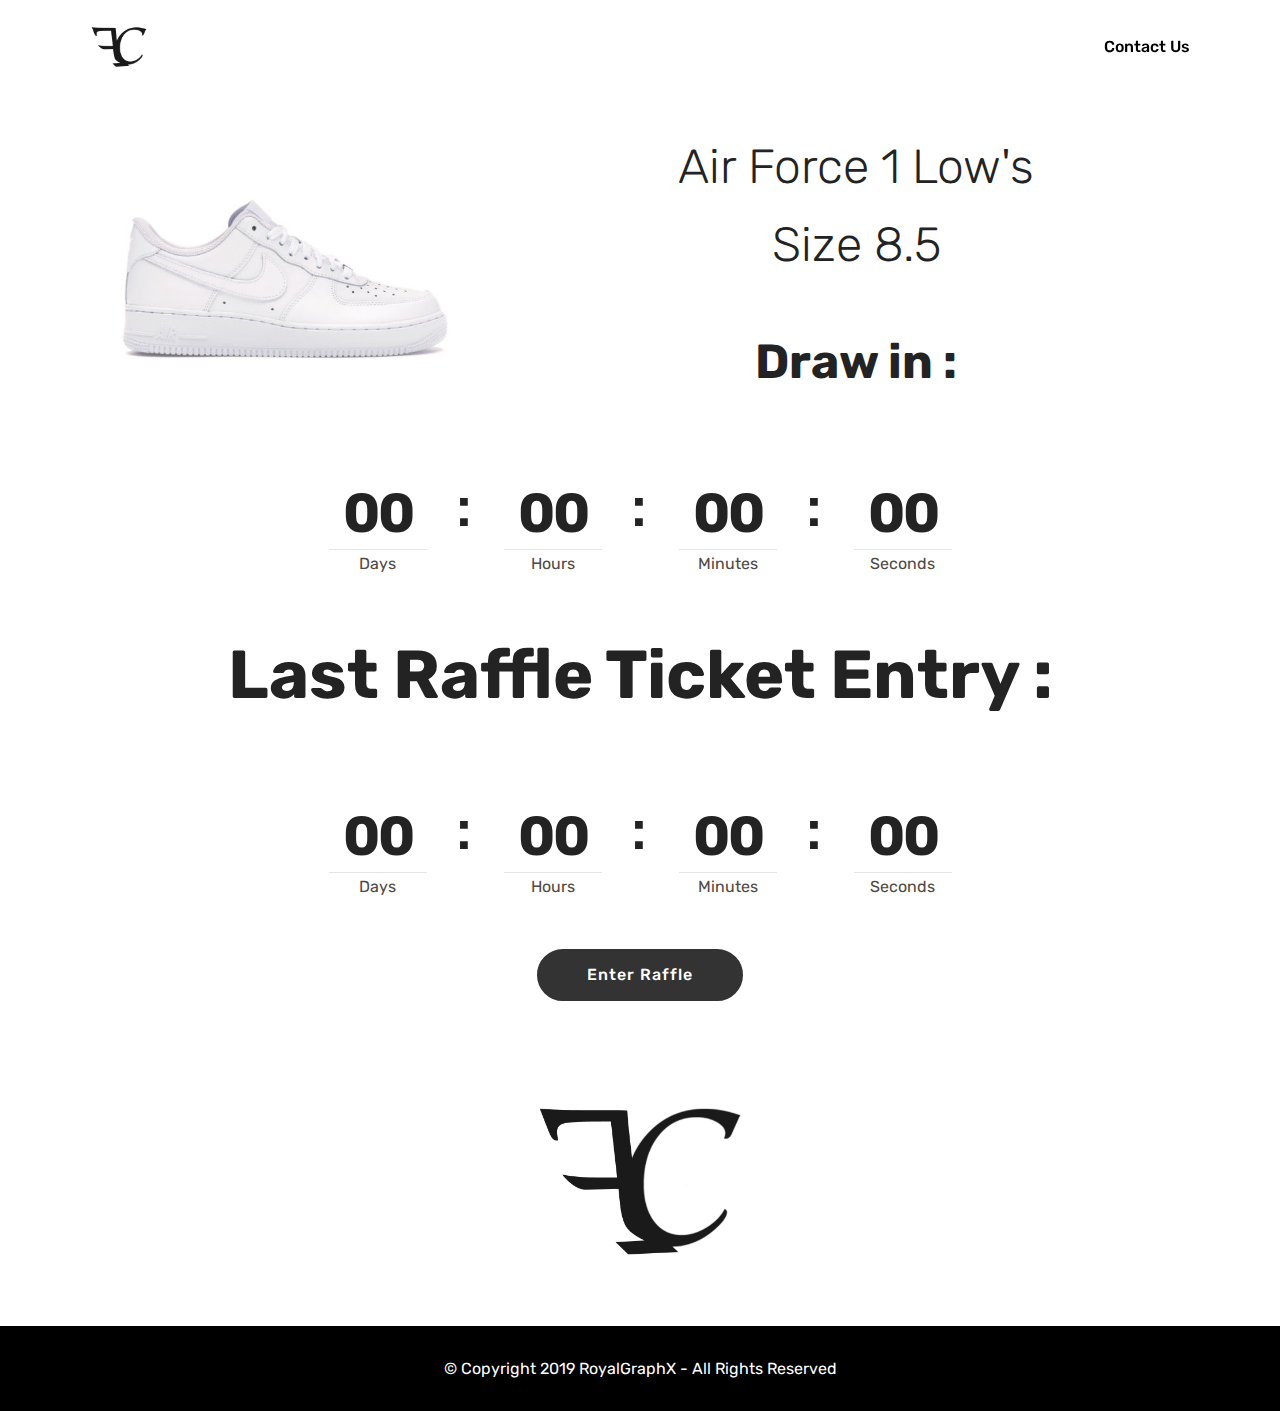
==== index.html @ 27b296c0 "Scripted Run / No Further Details" ====
<!DOCTYPE html>
<html>
<head>
  <!-- Site made with Mobirise Website Builder v4.10.7, https://mobirise.com -->
  <meta charset="UTF-8">
  <meta http-equiv="X-UA-Compatible" content="IE=edge">
  <meta name="generator" content="Mobirise v4.10.7, mobirise.com">
  <meta name="viewport" content="width=device-width, initial-scale=1, minimum-scale=1">
  <link rel="shortcut icon" href="assets/images/og-logo-128x128.png" type="image/x-icon">
  <meta name="description" content="">
  <meta name="apple-mobile-web-app-title" content="FootCandy">
  <meta name="apple-mobile-web-app-capable" content="yes">
  <link rel="apple-touch-icon" href="/Logos/ios.png">
  <meta name="apple-mobile-web-app-status-bar-style" content="white">
  <script>(function(a,b,c){if(c in b&&b[c]){var d,e=a.location,f=/^(a|html)$/i;a.addEventListener("click",function(a){d=a.target;while(!f.test(d.nodeName))d=d.parentNode;"href"in d&&(d.href.indexOf("http")||~d.href.indexOf(e.host))&&(a.preventDefault(),e.href=d.href)},!1)}})(document,window.navigator,"standalone")</script>



  <title>FootCandy</title>
  <link rel="stylesheet" href="assets/web/assets/mobirise-icons/mobirise-icons.css">
  <link rel="stylesheet" href="assets/tether/tether.min.css">
  <link rel="stylesheet" href="assets/bootstrap/css/bootstrap.min.css">
  <link rel="stylesheet" href="assets/bootstrap/css/bootstrap-grid.min.css">
  <link rel="stylesheet" href="assets/bootstrap/css/bootstrap-reboot.min.css">
  <link rel="stylesheet" href="assets/dropdown/css/style.css">
  <link rel="stylesheet" href="assets/theme/css/style.css">
  <link rel="stylesheet" href="assets/mobirise/css/mbr-additional.css" type="text/css">



</head>
<body>

<!-- Google Analytics -->
<!-- Global site tag (gtag.js) - Google Analytics -->
<script async src="https://www.googletagmanager.com/gtag/js?id=UA-145448421-2"></script>
<script>
  window.dataLayer = window.dataLayer || [];
  function gtag(){dataLayer.push(arguments);}
  gtag('js', new Date());

  gtag('config', 'UA-145448421-2');
</script>
<!-- /Google Analytics -->


  <section class="menu cid-rHhCRRD3aE" once="menu" id="menu2-5">



    <nav class="navbar navbar-expand beta-menu navbar-dropdown align-items-center navbar-fixed-top navbar-toggleable-sm bg-color transparent">
        <button class="navbar-toggler navbar-toggler-right" type="button" data-toggle="collapse" data-target="#navbarSupportedContent" aria-controls="navbarSupportedContent" aria-expanded="false" aria-label="Toggle navigation">
            <div class="hamburger">
                <span></span>
                <span></span>
                <span></span>
                <span></span>
            </div>
        </button>
        <div class="menu-logo">
            <div class="navbar-brand">
                <span class="navbar-logo">

                        <a href="index.html"><img src="assets/images/og-logo-122x122.png" alt="Mobirise" title="" style="height: 4.9rem;"></a>

                </span>

            </div>
        </div>
        <div class="collapse navbar-collapse" id="navbarSupportedContent">
            <ul class="navbar-nav nav-dropdown nav-right" data-app-modern-menu="true"><li class="nav-item">
                    <a class="nav-link link text-black display-4" href="contact_us.html">
                        Contact Us</a>
                </li></ul>

        </div>
    </nav>
</section>

<section class="engine"><a href="https://mobirise.info/q">responsive website templates</a></section><section class="services2 cid-rHhF0WCrLw" id="services2-6">
    <!---->

    <!---->
    <!--Overlay-->

    <!--Container-->
    <div class="container">
        <div class="col-md-12">
            <div class="media-container-row">
                <div class="mbr-figure" style="width: 40%;">
                    <img src="assets/images/img01-552x368.jpg" alt="AF1" title="">
                </div>
                <div class="align-left aside-content">
                    <h2 class="mbr-title pt-2 mbr-fonts-style display-2">Air Force 1 Low's</h2>
                    <div class="mbr-section-text">
                        <p class="mbr-text text1 pt-2 mbr-light mbr-fonts-style display-2">Size 8.5</p>
                        <p class="mbr-text text2 pt-4 mbr-light mbr-fonts-style display-2"><strong>Draw in :</strong></p>
                    </div>
                    <!--Btn-->

                </div>
            </div>
        </div>
    </div>
</section>

<section class="countdown1 cid-rHhGSYtbkj" id="countdown1-7">



    <div class="container ">



    </div>
    <div class="container countdown-cont align-center">
        <div class="daysCountdown" title="Days"></div>
        <div class="hoursCountdown" title="Hours"></div>
        <div class="minutesCountdown" title="Minutes"></div>
        <div class="secondsCountdown" title="Seconds"></div>
        <div class="countdown pt-5 mt-2" data-due-date="12/21/2019">
        </div>
    </div>
</section>

<section class="header1 cid-rHnnWiQ5q1" id="header16-w">





    <div class="container">
        <div class="row justify-content-md-center">
            <div class="col-md-10 align-center">
                <h1 class="mbr-section-title mbr-bold pb-3 mbr-fonts-style display-1">Last Raffle Ticket Entry :</h1>



            </div>
        </div>
    </div>

</section>

<section class="countdown1 cid-rHnnSBKwZF" id="countdown1-v">



    <div class="container ">



    </div>
    <div class="container countdown-cont align-center">
        <div class="daysCountdown" title="Days"></div>
        <div class="hoursCountdown" title="Hours"></div>
        <div class="minutesCountdown" title="Minutes"></div>
        <div class="secondsCountdown" title="Seconds"></div>
        <div class="countdown pt-5 mt-2" data-due-date="12/20/2019">
        </div>
    </div>
</section>

<section class="mbr-section content8 cid-rHmenb3nLX" id="content8-k">



    <div class="container">
        <div class="media-container-row title">
            <div class="col-12 col-md-8">
                <div class="mbr-section-btn align-center"><a class="btn btn-black display-4" href="raffle.html">Enter Raffle</a></div>
            </div>
        </div>
    </div>
</section>

<section class="cid-rHnooh9PyH" id="image1-y">



    <figure class="mbr-figure container">
        <div class="image-block" style="width: 26%;">
            <img src="assets/images/og-logo-1000x1000.png" width="1400" alt="Mobirise" title="">

        </div>
    </figure>
</section>

<section once="footers" class="cid-rHmTad0ss0" id="footer6-t">





    <div class="container">
        <div class="media-container-row align-center mbr-white">
            <div class="col-12">
                <p class="mbr-text mb-0 mbr-fonts-style display-7">
                    © Copyright 2019 RoyalGraphX - All Rights Reserved
                </p>
            </div>
        </div>
    </div>
</section>


  <script src="assets/web/assets/jquery/jquery.min.js"></script>
  <script src="assets/popper/popper.min.js"></script>
  <script src="assets/tether/tether.min.js"></script>
  <script src="assets/bootstrap/js/bootstrap.min.js"></script>
  <script src="assets/smoothscroll/smooth-scroll.js"></script>
  <script src="assets/dropdown/js/nav-dropdown.js"></script>
  <script src="assets/dropdown/js/navbar-dropdown.js"></script>
  <script src="assets/touchswipe/jquery.touch-swipe.min.js"></script>
  <script src="assets/countdown/jquery.countdown.min.js"></script>
  <script src="assets/theme/js/script.js"></script>


</body>
</html>
---- assets/web/assets/mobirise-icons/mobirise-icons.css ----
@font-face {
  font-family: 'MobiriseIcons';
  src:  url('mobirise-icons.eot?spat4u');
  src:  url('mobirise-icons.eot?spat4u#iefix') format('embedded-opentype'),
    url('mobirise-icons.ttf?spat4u') format('truetype'),
    url('mobirise-icons.woff?spat4u') format('woff'),
    url('mobirise-icons.svg?spat4u#MobiriseIcons') format('svg');
  font-weight: normal;
  font-style: normal;
}

[class^="mbri-"], [class*=" mbri-"] {
  /* use !important to prevent issues with browser extensions that change fonts */
  font-family: MobiriseIcons !important;
  speak: none;
  font-style: normal;
  font-weight: normal;
  font-variant: normal;
  text-transform: none;
  line-height: 1;

  /* Better Font Rendering =========== */
  -webkit-font-smoothing: antialiased;
  -moz-osx-font-smoothing: grayscale;
}

.mbri-add-submenu:before {
  content: "\e900";
}
.mbri-alert:before {
  content: "\e901";
}
.mbri-align-center:before {
  content: "\e902";
}
.mbri-align-justify:before {
  content: "\e903";
}
.mbri-align-left:before {
  content: "\e904";
}
.mbri-align-right:before {
  content: "\e905";
}
.mbri-android:before {
  content: "\e906";
}
.mbri-apple:before {
  content: "\e907";
}
.mbri-arrow-down:before {
  content: "\e908";
}
.mbri-arrow-next:before {
  content: "\e909";
}
.mbri-arrow-prev:before {
  content: "\e90a";
}
.mbri-arrow-up:before {
  content: "\e90b";
}
.mbri-bold:before {
  content: "\e90c";
}
.mbri-bookmark:before {
  content: "\e90d";
}
.mbri-bootstrap:before {
  content: "\e90e";
}
.mbri-briefcase:before {
  content: "\e90f";
}
.mbri-browse:before {
  content: "\e910";
}
.mbri-bulleted-list:before {
  content: "\e911";
}
.mbri-calendar:before {
  content: "\e912";
}
.mbri-camera:before {
  content: "\e913";
}
.mbri-cart-add:before {
  content: "\e914";
}
.mbri-cart-full:before {
  content: "\e915";
}
.mbri-cash:before {
  content: "\e916";
}
.mbri-change-style:before {
  content: "\e917";
}
.mbri-chat:before {
  content: "\e918";
}
.mbri-clock:before {
  content: "\e919";
}
.mbri-close:before {
  content: "\e91a";
}
.mbri-cloud:before {
  content: "\e91b";
}
.mbri-code:before {
  content: "\e91c";
}
.mbri-contact-form:before {
  content: "\e91d";
}
.mbri-credit-card:before {
  content: "\e91e";
}
.mbri-cursor-click:before {
  content: "\e91f";
}
.mbri-cust-feedback:before {
  content: "\e920";
}
.mbri-database:before {
  content: "\e921";
}
.mbri-delivery:before {
  content: "\e922";
}
.mbri-desktop:before {
  content: "\e923";
}
.mbri-devices:before {
  content: "\e924";
}
.mbri-down:before {
  content: "\e925";
}
.mbri-download:before {
  content: "\e989";
}
.mbri-drag-n-drop:before {
  content: "\e927";
}
.mbri-drag-n-drop2:before {
  content: "\e928";
}
.mbri-edit:before {
  content: "\e929";
}
.mbri-edit2:before {
  content: "\e92a";
}
.mbri-error:before {
  content: "\e92b";
}
.mbri-extension:before {
  content: "\e92c";
}
.mbri-features:before {
  content: "\e92d";
}
.mbri-file:before {
  content: "\e92e";
}
.mbri-flag:before {
  content: "\e92f";
}
.mbri-folder:before {
  content: "\e930";
}
.mbri-gift:before {
  content: "\e931";
}
.mbri-github:before {
  content: "\e932";
}
.mbri-globe:before {
  content: "\e933";
}
.mbri-globe-2:before {
  content: "\e934";
}
.mbri-growing-chart:before {
  content: "\e935";
}
.mbri-hearth:before {
  content: "\e936";
}
.mbri-help:before {
  content: "\e937";
}
.mbri-home:before {
  content: "\e938";
}
.mbri-hot-cup:before {
  content: "\e939";
}
.mbri-idea:before {
  content: "\e93a";
}
.mbri-image-gallery:before {
  content: "\e93b";
}
.mbri-image-slider:before {
  content: "\e93c";
}
.mbri-info:before {
  content: "\e93d";
}
.mbri-italic:before {
  content: "\e93e";
}
.mbri-key:before {
  content: "\e93f";
}
.mbri-laptop:before {
  content: "\e940";
}
.mbri-layers:before {
  content: "\e941";
}
.mbri-left-right:before {
  content: "\e942";
}
.mbri-left:before {
  content: "\e943";
}
.mbri-letter:before {
  content: "\e944";
}
.mbri-like:before {
  content: "\e945";
}
.mbri-link:before {
  content: "\e946";
}
.mbri-lock:before {
  content: "\e947";
}
.mbri-login:before {
  content: "\e948";
}
.mbri-logout:before {
  content: "\e949";
}
.mbri-magic-stick:before {
  content: "\e94a";
}
.mbri-map-pin:before {
  content: "\e94b";
}
.mbri-menu:before {
  content: "\e94c";
}
.mbri-mobile:before {
  content: "\e94d";
}
.mbri-mobile2:before {
  content: "\e94e";
}
.mbri-mobirise:before {
  content: "\e94f";
}
.mbri-more-horizontal:before {
  content: "\e950";
}
.mbri-more-vertical:before {
  content: "\e951";
}
.mbri-music:before {
  content: "\e952";
}
.mbri-new-file:before {
  content: "\e953";
}
.mbri-numbered-list:before {
  content: "\e954";
}
.mbri-opened-folder:before {
  content: "\e955";
}
.mbri-pages:before {
  content: "\e956";
}
.mbri-paper-plane:before {
  content: "\e957";
}
.mbri-paperclip:before {
  content: "\e958";
}
.mbri-photo:before {
  content: "\e959";
}
.mbri-photos:before {
  content: "\e95a";
}
.mbri-pin:before {
  content: "\e95b";
}
.mbri-play:before {
  content: "\e95c";
}
.mbri-plus:before {
  content: "\e95d";
}
.mbri-preview:before {
  content: "\e95e";
}
.mbri-print:before {
  content: "\e95f";
}
.mbri-protect:before {
  content: "\e960";
}
.mbri-question:before {
  content: "\e961";
}
.mbri-quote-left:before {
  content: "\e962";
}
.mbri-quote-right:before {
  content: "\e963";
}
.mbri-refresh:before {
  content: "\e964";
}
.mbri-responsive:before {
  content: "\e965";
}
.mbri-right:before {
  content: "\e966";
}
.mbri-rocket:before {
  content: "\e967";
}
.mbri-sad-face:before {
  content: "\e968";
}
.mbri-sale:before {
  content: "\e969";
}
.mbri-save:before {
  content: "\e96a";
}
.mbri-search:before {
  content: "\e96b";
}
.mbri-setting:before {
  content: "\e96c";
}
.mbri-setting2:before {
  content: "\e96d";
}
.mbri-setting3:before {
  content: "\e96e";
}
.mbri-share:before {
  content: "\e96f";
}
.mbri-shopping-bag:before {
  content: "\e970";
}
.mbri-shopping-basket:before {
  content: "\e971";
}
.mbri-shopping-cart:before {
  content: "\e972";
}
.mbri-sites:before {
  content: "\e973";
}
.mbri-smile-face:before {
  content: "\e974";
}
.mbri-speed:before {
  content: "\e975";
}
.mbri-star:before {
  content: "\e976";
}
.mbri-success:before {
  content: "\e977";
}
.mbri-sun:before {
  content: "\e978";
}
.mbri-sun2:before {
  content: "\e979";
}
.mbri-tablet:before {
  content: "\e97a";
}
.mbri-tablet-vertical:before {
  content: "\e97b";
}
.mbri-target:before {
  content: "\e97c";
}
.mbri-timer:before {
  content: "\e97d";
}
.mbri-to-ftp:before {
  content: "\e97e";
}
.mbri-to-local-drive:before {
  content: "\e97f";
}
.mbri-touch-swipe:before {
  content: "\e980";
}
.mbri-touch:before {
  content: "\e981";
}
.mbri-trash:before {
  content: "\e982";
}
.mbri-underline:before {
  content: "\e983";
}
.mbri-unlink:before {
  content: "\e984";
}
.mbri-unlock:before {
  content: "\e985";
}
.mbri-up-down:before {
  content: "\e986";
}
.mbri-up:before {
  content: "\e987";
}
.mbri-update:before {
  content: "\e988";
}
.mbri-upload:before {
 content: "\e926"; 
}
.mbri-user:before {
  content: "\e98a";
}
.mbri-user2:before {
  content: "\e98b";
}
.mbri-users:before {
  content: "\e98c";
}
.mbri-video:before {
  content: "\e98d";
}
.mbri-video-play:before {
  content: "\e98e";
}
.mbri-watch:before {
  content: "\e98f";
}
.mbri-website-theme:before {
  content: "\e990";
}
.mbri-wifi:before {
  content: "\e991";
}
.mbri-windows:before {
  content: "\e992";
}
.mbri-zoom-out:before {
  content: "\e993";
}
.mbri-redo:before {
  content: "\e994";
}
.mbri-undo:before {
  content: "\e995";
}
---- assets/dropdown/css/style.css ----
.navbar-dropdown {
  left: 0;
  padding: 0;
  position: absolute;
  right: 0;
  top: 0;
  transition: all 0.45s ease;
  z-index: 1030;
  background: #282828; }
  .navbar-dropdown .navbar-logo {
    margin-right: 0.8rem;
    transition: margin 0.3s ease-in-out;
    vertical-align: middle; }
    .navbar-dropdown .navbar-logo img {
      height: 3.125rem;
      transition: all 0.3s ease-in-out; }
    .navbar-dropdown .navbar-logo.mbr-iconfont {
      font-size: 3.125rem;
      line-height: 3.125rem; }
  .navbar-dropdown .navbar-caption {
    font-weight: 700;
    white-space: normal;
    vertical-align: -4px;
    line-height: 3.125rem !important; }
    .navbar-dropdown .navbar-caption, .navbar-dropdown .navbar-caption:hover {
      color: inherit;
      text-decoration: none; }
  .navbar-dropdown .mbr-iconfont + .navbar-caption {
    vertical-align: -1px; }
  .navbar-dropdown.navbar-fixed-top {
    position: fixed; }
  .navbar-dropdown .navbar-brand span {
    vertical-align: -4px; }
  .navbar-dropdown.bg-color.transparent {
    background: none; }
  .navbar-dropdown.navbar-short .navbar-brand {
    padding: 0.625rem 0; }
    .navbar-dropdown.navbar-short .navbar-brand span {
      vertical-align: -1px; }
  .navbar-dropdown.navbar-short .navbar-caption {
    line-height: 2.375rem !important;
    vertical-align: -2px; }
  .navbar-dropdown.navbar-short .navbar-logo {
    margin-right: 0.5rem; }
    .navbar-dropdown.navbar-short .navbar-logo img {
      height: 2.375rem; }
    .navbar-dropdown.navbar-short .navbar-logo.mbr-iconfont {
      font-size: 2.375rem;
      line-height: 2.375rem; }
  .navbar-dropdown.navbar-short .mbr-table-cell {
    height: 3.625rem; }
  .navbar-dropdown .navbar-close {
    left: 0.6875rem;
    position: fixed;
    top: 0.75rem;
    z-index: 1000; }
  .navbar-dropdown .hamburger-icon {
    content: "";
    display: inline-block;
    vertical-align: middle;
    width: 16px;
    -webkit-box-shadow: 0 -6px 0 1px #282828,0 0 0 1px #282828,0 6px 0 1px #282828;
    -moz-box-shadow: 0 -6px 0 1px #282828,0 0 0 1px #282828,0 6px 0 1px #282828;
    box-shadow: 0 -6px 0 1px #282828,0 0 0 1px #282828,0 6px 0 1px #282828; }

.dropdown-menu .dropdown-toggle[data-toggle="dropdown-submenu"]::after {
  border-bottom: 0.35em solid transparent;
  border-left: 0.35em solid;
  border-right: 0;
  border-top: 0.35em solid transparent;
  margin-left: 0.3rem; }

.dropdown-menu .dropdown-item:focus {
  outline: 0; }

.nav-dropdown {
  font-size: 0.75rem;
  font-weight: 500;
  height: auto !important; }
  .nav-dropdown .nav-btn {
    padding-left: 1rem; }
  .nav-dropdown .link {
    margin: .667em 1.667em;
    font-weight: 500;
    padding: 0;
    transition: color .2s ease-in-out; }
    .nav-dropdown .link.dropdown-toggle {
      margin-right: 2.583em; }
      .nav-dropdown .link.dropdown-toggle::after {
        margin-left: .25rem;
        border-top: 0.35em solid;
        border-right: 0.35em solid transparent;
        border-left: 0.35em solid transparent;
        border-bottom: 0; }
      .nav-dropdown .link.dropdown-toggle[aria-expanded="true"] {
        margin: 0;
        padding: 0.667em 3.263em  0.667em 1.667em; }
  .nav-dropdown .link::after,
  .nav-dropdown .dropdown-item::after {
    color: inherit; }
  .nav-dropdown .btn {
    font-size: 0.75rem;
    font-weight: 700;
    letter-spacing: 0;
    margin-bottom: 0;
    padding-left: 1.25rem;
    padding-right: 1.25rem; }
  .nav-dropdown .dropdown-menu {
    border-radius: 0;
    border: 0;
    left: 0;
    margin: 0;
    padding-bottom: 1.25rem;
    padding-top: 1.25rem;
    position: relative; }
  .nav-dropdown .dropdown-submenu {
    margin-left: 0.125rem;
    top: 0; }
  .nav-dropdown .dropdown-item {
    font-weight: 500;
    line-height: 2;
    padding: 0.3846em 4.615em 0.3846em 1.5385em;
    position: relative;
    transition: color .2s ease-in-out, background-color .2s ease-in-out; }
    .nav-dropdown .dropdown-item::after {
      margin-top: -0.3077em;
      position: absolute;
      right: 1.1538em;
      top: 50%; }
    .nav-dropdown .dropdown-item:focus, .nav-dropdown .dropdown-item:hover {
      background: none; }

@media (max-width: 767px) {
  .nav-dropdown.navbar-toggleable-sm {
    bottom: 0;
    display: none;
    left: 0;
    overflow-x: hidden;
    position: fixed;
    top: 0;
    transform: translateX(-100%);
    -ms-transform: translateX(-100%);
    -webkit-transform: translateX(-100%);
    width: 18.75rem;
    z-index: 999; } }
.nav-dropdown.navbar-toggleable-xl {
  bottom: 0;
  display: none;
  left: 0;
  overflow-x: hidden;
  position: fixed;
  top: 0;
  transform: translateX(-100%);
  -ms-transform: translateX(-100%);
  -webkit-transform: translateX(-100%);
  width: 18.75rem;
  z-index: 999; }

.nav-dropdown-sm {
  display: block !important;
  overflow-x: hidden;
  overflow: auto;
  padding-top: 3.875rem; }
  .nav-dropdown-sm::after {
    content: "";
    display: block;
    height: 3rem;
    width: 100%; }
  .nav-dropdown-sm.collapse.in ~ .navbar-close {
    display: block !important; }
  .nav-dropdown-sm.collapsing, .nav-dropdown-sm.collapse.in {
    transform: translateX(0);
    -ms-transform: translateX(0);
    -webkit-transform: translateX(0);
    transition: all 0.25s ease-out;
    -webkit-transition: all 0.25s ease-out;
    background: #282828; }
  .nav-dropdown-sm.collapsing[aria-expanded="false"] {
    transform: translateX(-100%);
    -ms-transform: translateX(-100%);
    -webkit-transform: translateX(-100%); }
  .nav-dropdown-sm .nav-item {
    display: block;
    margin-left: 0 !important;
    padding-left: 0; }
  .nav-dropdown-sm .link,
  .nav-dropdown-sm .dropdown-item {
    border-top: 1px dotted rgba(255, 255, 255, 0.1);
    font-size: 0.8125rem;
    line-height: 1.6;
    margin: 0 !important;
    padding: 0.875rem 2.4rem 0.875rem 1.5625rem !important;
    position: relative;
    white-space: normal; }
    .nav-dropdown-sm .link:focus, .nav-dropdown-sm .link:hover,
    .nav-dropdown-sm .dropdown-item:focus,
    .nav-dropdown-sm .dropdown-item:hover {
      background: rgba(0, 0, 0, 0.2) !important;
      color: #c0a375; }
  .nav-dropdown-sm .nav-btn {
    position: relative;
    padding: 1.5625rem 1.5625rem 0 1.5625rem; }
    .nav-dropdown-sm .nav-btn::before {
      border-top: 1px dotted rgba(255, 255, 255, 0.1);
      content: "";
      left: 0;
      position: absolute;
      top: 0;
      width: 100%; }
    .nav-dropdown-sm .nav-btn + .nav-btn {
      padding-top: 0.625rem; }
      .nav-dropdown-sm .nav-btn + .nav-btn::before {
        display: none; }
  .nav-dropdown-sm .btn {
    padding: 0.625rem 0; }
  .nav-dropdown-sm .dropdown-toggle[data-toggle="dropdown-submenu"]::after {
    margin-left: .25rem;
    border-top: 0.35em solid;
    border-right: 0.35em solid transparent;
    border-left: 0.35em solid transparent;
    border-bottom: 0; }
  .nav-dropdown-sm .dropdown-toggle[data-toggle="dropdown-submenu"][aria-expanded="true"]::after {
    border-top: 0;
    border-right: 0.35em solid transparent;
    border-left: 0.35em solid transparent;
    border-bottom: 0.35em solid; }
  .nav-dropdown-sm .dropdown-menu {
    margin: 0;
    padding: 0;
    position: relative;
    top: 0;
    left: 0;
    width: 100%;
    border: 0;
    float: none;
    border-radius: 0;
    background: none; }
  .nav-dropdown-sm .dropdown-submenu {
    left: 100%;
    margin-left: 0.125rem;
    margin-top: -1.25rem;
    top: 0; }

.navbar-toggleable-sm .nav-dropdown .dropdown-menu {
  position: absolute; }

.navbar-toggleable-sm .nav-dropdown .dropdown-submenu {
  left: 100%;
  margin-left: 0.125rem;
  margin-top: -1.25rem;
  top: 0; }

.navbar-toggleable-sm.opened .nav-dropdown .dropdown-menu {
  position: relative; }

.navbar-toggleable-sm.opened .nav-dropdown .dropdown-submenu {
  left: 0;
  margin-left: 00rem;
  margin-top: 0rem;
  top: 0; }

.is-builder .nav-dropdown.collapsing {
  transition: none !important; }

/*# sourceMappingURL=style.css.map */
---- assets/theme/css/style.css ----
/*!
 * Mobirise v4 theme (https://mobirise.com/)
 * Copyright 2017 Mobirise
 */
section {
  background-color: #eeeeee;
}

section,
.container,
.container-fluid {
  position: relative;
  word-wrap: break-word;
}

a.mbr-iconfont:hover {
  text-decoration: none;
}

.article .lead p, .article .lead ul, .article .lead ol, .article .lead pre, .article .lead blockquote {
  margin-bottom: 0;
}

a {
  font-style: normal;
  font-weight: 400;
  cursor: pointer;
}

a, a:hover {
  text-decoration: none;
}

figure {
  margin-bottom: 0;
}

body {
  color: #232323;
}

h1, h2, h3, h4, h5, h6,
.h1, .h2, .h3, .h4, .h5, .h6,
.display-1, .display-2, .display-3, .display-4 {
  line-height: 1;
  word-break: break-word;
  word-wrap: break-word;
}

b, strong {
  font-weight: bold;
}

blockquote {
  padding: 10px 0 10px 20px;
  position: relative;
  border-left: 2px solid;
  border-color: #ff3366;
}

input:-webkit-autofill, input:-webkit-autofill:hover, input:-webkit-autofill:focus, input:-webkit-autofill:active {
  transition-delay: 9999s;
  transition-property: background-color, color;
}

textarea[type="hidden"] {
  display: none;
}

body {
  position: relative;
}

section {
  background-position: 50% 50%;
  background-repeat: no-repeat;
  background-size: cover;
}

section .mbr-background-video,
section .mbr-background-video-preview {
  position: absolute;
  bottom: 0;
  left: 0;
  right: 0;
  top: 0;
}

.hidden {
  visibility: hidden;
}

.mbr-z-index20 {
  z-index: 20;
}

/*! Base colors */
.mbr-white {
  color: #ffffff;
}

.mbr-black {
  color: #000000;
}

.mbr-bg-white {
  background-color: #ffffff;
}

.mbr-bg-black {
  background-color: #000000;
}

/*! Text-aligns */
.align-left {
  text-align: left;
}

.align-center {
  text-align: center;
}

.align-right {
  text-align: right;
}

@media (max-width: 767px) {
  .align-left, .align-center, .align-right, .mbr-section-btn, .mbr-section-title {
    text-align: center;
  }
}

/*! Font-weight  */
.mbr-light {
  font-weight: 300;
}

.mbr-regular {
  font-weight: 400;
}

.mbr-semibold {
  font-weight: 500;
}

.mbr-bold {
  font-weight: 700;
}

/*! Media  */
.media-size-item {
  -webkit-flex: 1 1 auto;
  -moz-flex: 1 1 auto;
  -ms-flex: 1 1 auto;
  -o-flex: 1 1 auto;
  flex: 1 1 auto;
}

.media-content {
  -webkit-flex-basis: 100%;
  flex-basis: 100%;
}

.media-container-row {
  display: -ms-flexbox;
  display: -webkit-flex;
  display: flex;
  -webkit-flex-direction: row;
  -ms-flex-direction: row;
  flex-direction: row;
  -webkit-flex-wrap: wrap;
  -ms-flex-wrap: wrap;
  flex-wrap: wrap;
  -webkit-justify-content: center;
  -ms-flex-pack: center;
  justify-content: center;
  -webkit-align-content: center;
  -ms-flex-line-pack: center;
  align-content: center;
  -webkit-align-items: start;
  -ms-flex-align: start;
  align-items: start;
}

.media-container-row .media-size-item {
  width: 400px;
}

.media-container-column {
  display: -ms-flexbox;
  display: -webkit-flex;
  display: flex;
  -webkit-flex-direction: column;
  -ms-flex-direction: column;
  flex-direction: column;
  -webkit-flex-wrap: wrap;
  -ms-flex-wrap: wrap;
  flex-wrap: wrap;
  -webkit-justify-content: center;
  -ms-flex-pack: center;
  justify-content: center;
  -webkit-align-content: center;
  -ms-flex-line-pack: center;
  align-content: center;
  -webkit-align-items: stretch;
  -ms-flex-align: stretch;
  align-items: stretch;
}

.media-container-column > * {
  width: 100%;
}

@media (min-width: 992px) {
  .media-container-row {
    -webkit-flex-wrap: nowrap;
    -ms-flex-wrap: nowrap;
    flex-wrap: nowrap;
  }
}

figure {
  overflow: hidden;
}

figure[mbr-media-size] {
  transition: width 0.1s;
}

.mbr-figure img, .mbr-figure iframe {
  display: block;
  width: 100%;
}

.card {
  background-color: transparent;
  border: none;
}

.card-box {
  width: 100%;
}

.card-img {
  text-align: center;
  flex-shrink: 0;
  -webkit-flex-shrink: 0;
}

.media {
  max-width: 100%;
  margin: 0 auto;
}

.mbr-figure {
  -ms-flex-item-align: center;
  -ms-grid-row-align: center;
  -webkit-align-self: center;
  align-self: center;
}

.media-container > div {
  max-width: 100%;
}

.mbr-figure img, .card-img img {
  width: 100%;
}

@media (max-width: 991px) {
  .media-size-item {
    width: auto !important;
  }
  .media {
    width: auto;
  }
  .mbr-figure {
    width: 100% !important;
  }
}

/*! Buttons */
.mbr-section-btn {
  margin-left: -.25rem;
  margin-right: -.25rem;
  font-size: 0;
}

nav .mbr-section-btn {
  margin-left: 0rem;
  margin-right: 0rem;
}

/*! Btn icon margin */
.btn .mbr-iconfont, .btn.btn-sm .mbr-iconfont {
  cursor: pointer;
  margin-right: 0.5rem;
}

.btn.btn-md .mbr-iconfont, .btn.btn-md .mbr-iconfont {
  margin-right: 0.8rem;
}

.mbr-regular {
  font-weight: 400;
}

.mbr-semibold {
  font-weight: 500;
}

.mbr-bold {
  font-weight: 700;
}

[type="submit"] {
  -webkit-appearance: none;
}

/*! Full-screen */
.mbr-fullscreen .mbr-overlay {
  min-height: 100vh;
}

.mbr-fullscreen {
  display: flex;
  display: -webkit-flex;
  display: -moz-flex;
  display: -ms-flex;
  display: -o-flex;
  align-items: center;
  -webkit-align-items: center;
  min-height: 100vh;
  padding-top: 3rem;
  padding-bottom: 3rem;
}

/*! Map */
.map {
  height: 25rem;
  position: relative;
}

.map iframe {
  width: 100%;
  height: 100%;
}

/* Form */
.form-asterisk {
  font-family: initial;
  position: absolute;
  top: -2px;
  font-weight: normal;
}

/*! Scroll to top arrow */
.mbr-arrow-up {
  bottom: 25px;
  right: 90px;
  position: fixed;
  text-align: right;
  z-index: 5000;
  color: #ffffff;
  font-size: 32px;
  transform: rotate(180deg);
  -webkit-transform: rotate(180deg);
}

.mbr-arrow-up a {
  background: rgba(0, 0, 0, 0.2);
  border-radius: 3px;
  color: #fff;
  display: inline-block;
  height: 60px;
  width: 60px;
  outline-style: none !important;
  position: relative;
  text-decoration: none;
  transition: all .3s ease-in-out;
  cursor: pointer;
  text-align: center;
}

.mbr-arrow-up a:hover {
  background-color: rgba(0, 0, 0, 0.4);
}

.mbr-arrow-up a i {
  line-height: 60px;
}

.mbr-arrow-up-icon {
  display: block;
  color: #fff;
}

.mbr-arrow-up-icon::before {
  content: "\203a";
  display: inline-block;
  font-family: serif;
  font-size: 32px;
  line-height: 1;
  font-style: normal;
  position: relative;
  top: 6px;
  left: -4px;
  -webkit-transform: rotate(-90deg);
  transform: rotate(-90deg);
}

/*! Arrow Down */
.mbr-arrow {
  position: absolute;
  bottom: 45px;
  left: 50%;
  width: 60px;
  height: 60px;
  cursor: pointer;
  background-color: rgba(80, 80, 80, 0.5);
  border-radius: 50%;
  -webkit-transform: translateX(-50%);
  transform: translateX(-50%);
}

.mbr-arrow > a {
  display: inline-block;
  text-decoration: none;
  outline-style: none;
  -webkit-animation: arrowdown 1.7s ease-in-out infinite;
  animation: arrowdown 1.7s ease-in-out infinite;
}

.mbr-arrow > a > i {
  position: absolute;
  top: -2px;
  left: 15px;
  font-size: 2rem;
}

@keyframes arrowdown {
  0% {
    transform: translateY(0px);
    -webkit-transform: translateY(0px);
  }
  50% {
    transform: translateY(-5px);
    -webkit-transform: translateY(-5px);
  }
  100% {
    transform: translateY(0px);
    -webkit-transform: translateY(0px);
  }
}

@-webkit-keyframes arrowdown {
  0% {
    transform: translateY(0px);
    -webkit-transform: translateY(0px);
  }
  50% {
    transform: translateY(-5px);
    -webkit-transform: translateY(-5px);
  }
  100% {
    transform: translateY(0px);
    -webkit-transform: translateY(0px);
  }
}

@media (max-width: 500px) {
  .mbr-arrow-up {
    left: 50%;
    right: auto;
    transform: translateX(-50%) rotate(180deg);
    -webkit-transform: translateX(-50%) rotate(180deg);
  }
}

/*Gradients animation*/
@keyframes gradient-animation {
  from {
    background-position: 0% 100%;
    animation-timing-function: ease-in-out;
  }
  to {
    background-position: 100% 0%;
    animation-timing-function: ease-in-out;
  }
}

@-webkit-keyframes gradient-animation {
  from {
    background-position: 0% 100%;
    animation-timing-function: ease-in-out;
  }
  to {
    background-position: 100% 0%;
    animation-timing-function: ease-in-out;
  }
}

.bg-gradient {
  background-size: 200% 200%;
  animation: gradient-animation 5s infinite alternate;
  -webkit-animation: gradient-animation 5s infinite alternate;
}

.menu .navbar-brand {
  display: -webkit-flex;
}

.menu .navbar-brand span {
  display: flex;
  display: -webkit-flex;
}

.menu .navbar-brand .navbar-caption-wrap {
  display: -webkit-flex;
}

.menu .navbar-brand .navbar-logo img {
  display: -webkit-flex;
}

@media (min-width: 768px) and (max-width: 1023px) {
  .menu .navbar-toggleable-sm .navbar-nav {
    display: -webkit-box;
    display: -webkit-flex;
    display: -ms-flexbox;
  }
}

@media (max-width: 1023px) {
  .menu .navbar-collapse {
    max-height: 93.5vh;
  }
  .menu .navbar-collapse.show {
    overflow: auto;
  }
}

@media (min-width: 1024px) {
  .menu .navbar-nav.nav-dropdown {
    display: -webkit-flex;
  }
  .menu .navbar-toggleable-sm .navbar-collapse {
    display: -webkit-flex !important;
  }
  .menu .collapsed .navbar-collapse {
    max-height: 93.5vh;
  }
  .menu .collapsed .navbar-collapse.show {
    overflow: auto;
  }
}

@media (max-width: 767px) {
  .menu .navbar-collapse {
    max-height: 80vh;
  }
}

.navbar {
  display: -webkit-flex;
  -webkit-flex-wrap: wrap;
  -webkit-align-items: center;
  -webkit-justify-content: space-between;
}

.navbar-collapse {
  -webkit-flex-basis: 100%;
  -webkit-flex-grow: 1;
  -webkit-align-items: center;
}

.nav-dropdown .link {
  padding: .667em 1.667em !important;
  margin: 0 !important;
}

.nav {
  display: -webkit-flex;
  -webkit-flex-wrap: wrap;
}

.row {
  display: -webkit-flex;
  -webkit-flex-wrap: wrap;
}

.justify-content-center {
  -webkit-justify-content: center;
}

.form-inline {
  display: -webkit-flex;
  -webkit-flex-flow: row wrap;
  -webkit-align-items: center;
}

.card-wrapper {
  -webkit-flex: 1;
}

.carousel-control {
  z-index: 10;
  display: -webkit-flex;
  -webkit-align-items: center;
  -webkit-justify-content: center;
}

.carousel-controls {
  display: -webkit-flex;
}

.media {
  display: -webkit-flex;
}

.form-group:focus {
  outline: none;
}

.jq-selectbox__select {
  padding: 1.07em .5em;
  position: absolute;
  top: 0;
  left: 0;
  width: 100%;
}

.jq-selectbox__dropdown {
  position: absolute;
  top: 100% !important;
  left: 0 !important;
  width: 100% !important;
}

.jq-selectbox__trigger-arrow {
  transform: translateY(-50%);
}

.jq-selectbox li {
  padding: 1.07em .5em;
}

input[type="range"] {
  padding-left: 0 !important;
  padding-right: 0 !important;
}

.modal-dialog, .modal-content {
  height: 100%;
}

.modal-dialog .carousel-inner {
  height: 100%;
  height: -webkit-fill-available;
  height: fill-available;
}

.carousel-item {
  text-align: center;
}

.carousel-item img {
  margin: auto;
}
.engine {
	position: absolute;
	text-indent: -2400px;
	text-align: center;
	padding: 0;
	top: 0;
	left: -2400px;
}
---- assets/mobirise/css/mbr-additional.css ----
@import url(https://fonts.googleapis.com/css?family=Rubik:300,300i,400,400i,500,500i,700,700i,900,900i);





body {
  font-style: normal;
  line-height: 1.5;
}
.mbr-section-title {
  font-style: normal;
  line-height: 1.2;
}
.mbr-section-subtitle {
  line-height: 1.3;
}
.mbr-text {
  font-style: normal;
  line-height: 1.6;
}
.display-1 {
  font-family: 'Rubik', sans-serif;
  font-size: 4.25rem;
}
.display-1 > .mbr-iconfont {
  font-size: 6.8rem;
}
.display-2 {
  font-family: 'Rubik', sans-serif;
  font-size: 3rem;
}
.display-2 > .mbr-iconfont {
  font-size: 4.8rem;
}
.display-4 {
  font-family: 'Rubik', sans-serif;
  font-size: 1rem;
}
.display-4 > .mbr-iconfont {
  font-size: 1.6rem;
}
.display-5 {
  font-family: 'Rubik', sans-serif;
  font-size: 1.5rem;
}
.display-5 > .mbr-iconfont {
  font-size: 2.4rem;
}
.display-7 {
  font-family: 'Rubik', sans-serif;
  font-size: 1rem;
}
.display-7 > .mbr-iconfont {
  font-size: 1.6rem;
}
/* ---- Fluid typography for mobile devices ---- */
/* 1.4 - font scale ratio ( bootstrap == 1.42857 ) */
/* 100vw - current viewport width */
/* (48 - 20)  48 == 48rem == 768px, 20 == 20rem == 320px(minimal supported viewport) */
/* 0.65 - min scale variable, may vary */
@media (max-width: 768px) {
  .display-1 {
    font-size: 3.4rem;
    font-size: calc( 2.1374999999999997rem + (4.25 - 2.1374999999999997) * ((100vw - 20rem) / (48 - 20)));
    line-height: calc( 1.4 * (2.1374999999999997rem + (4.25 - 2.1374999999999997) * ((100vw - 20rem) / (48 - 20))));
  }
  .display-2 {
    font-size: 2.4rem;
    font-size: calc( 1.7rem + (3 - 1.7) * ((100vw - 20rem) / (48 - 20)));
    line-height: calc( 1.4 * (1.7rem + (3 - 1.7) * ((100vw - 20rem) / (48 - 20))));
  }
  .display-4 {
    font-size: 0.8rem;
    font-size: calc( 1rem + (1 - 1) * ((100vw - 20rem) / (48 - 20)));
    line-height: calc( 1.4 * (1rem + (1 - 1) * ((100vw - 20rem) / (48 - 20))));
  }
  .display-5 {
    font-size: 1.2rem;
    font-size: calc( 1.175rem + (1.5 - 1.175) * ((100vw - 20rem) / (48 - 20)));
    line-height: calc( 1.4 * (1.175rem + (1.5 - 1.175) * ((100vw - 20rem) / (48 - 20))));
  }
}
/* Buttons */
.btn {
  font-weight: 500;
  border-width: 2px;
  font-style: normal;
  letter-spacing: 1px;
  margin: .4rem .8rem;
  white-space: normal;
  -webkit-transition: all 0.3s ease-in-out;
  -moz-transition: all 0.3s ease-in-out;
  transition: all 0.3s ease-in-out;
  display: inline-flex;
  align-items: center;
  justify-content: center;
  word-break: break-word;
  -webkit-align-items: center;
  -webkit-justify-content: center;
  display: -webkit-inline-flex;
  padding: 1rem 3rem;
  border-radius: 3px;
}
.btn-sm {
  font-weight: 500;
  letter-spacing: 1px;
  -webkit-transition: all 0.3s ease-in-out;
  -moz-transition: all 0.3s ease-in-out;
  transition: all 0.3s ease-in-out;
  padding: 0.6rem 1.5rem;
  border-radius: 3px;
}
.btn-md {
  font-weight: 500;
  letter-spacing: 1px;
  margin: .4rem .8rem !important;
  -webkit-transition: all 0.3s ease-in-out;
  -moz-transition: all 0.3s ease-in-out;
  transition: all 0.3s ease-in-out;
  padding: 1rem 3rem;
  border-radius: 3px;
}
.btn-lg {
  font-weight: 500;
  letter-spacing: 1px;
  margin: .4rem .8rem !important;
  -webkit-transition: all 0.3s ease-in-out;
  -moz-transition: all 0.3s ease-in-out;
  transition: all 0.3s ease-in-out;
  padding: 1.2rem 3.2rem;
  border-radius: 3px;
}
.bg-primary {
  background-color: #149dcc !important;
}
.bg-success {
  background-color: #f7ed4a !important;
}
.bg-info {
  background-color: #82786e !important;
}
.bg-warning {
  background-color: #879a9f !important;
}
.bg-danger {
  background-color: #b1a374 !important;
}
.btn-primary,
.btn-primary:active {
  background-color: #149dcc !important;
  border-color: #149dcc !important;
  color: #ffffff !important;
}
.btn-primary:hover,
.btn-primary:focus,
.btn-primary.focus,
.btn-primary.active {
  color: #ffffff !important;
  background-color: #0d6786 !important;
  border-color: #0d6786 !important;
}
.btn-primary.disabled,
.btn-primary:disabled {
  color: #ffffff !important;
  background-color: #0d6786 !important;
  border-color: #0d6786 !important;
}
.btn-secondary,
.btn-secondary:active {
  background-color: #ff3366 !important;
  border-color: #ff3366 !important;
  color: #ffffff !important;
}
.btn-secondary:hover,
.btn-secondary:focus,
.btn-secondary.focus,
.btn-secondary.active {
  color: #ffffff !important;
  background-color: #e50039 !important;
  border-color: #e50039 !important;
}
.btn-secondary.disabled,
.btn-secondary:disabled {
  color: #ffffff !important;
  background-color: #e50039 !important;
  border-color: #e50039 !important;
}
.btn-info,
.btn-info:active {
  background-color: #82786e !important;
  border-color: #82786e !important;
  color: #ffffff !important;
}
.btn-info:hover,
.btn-info:focus,
.btn-info.focus,
.btn-info.active {
  color: #ffffff !important;
  background-color: #59524b !important;
  border-color: #59524b !important;
}
.btn-info.disabled,
.btn-info:disabled {
  color: #ffffff !important;
  background-color: #59524b !important;
  border-color: #59524b !important;
}
.btn-success,
.btn-success:active {
  background-color: #f7ed4a !important;
  border-color: #f7ed4a !important;
  color: #3f3c03 !important;
}
.btn-success:hover,
.btn-success:focus,
.btn-success.focus,
.btn-success.active {
  color: #3f3c03 !important;
  background-color: #eadd0a !important;
  border-color: #eadd0a !important;
}
.btn-success.disabled,
.btn-success:disabled {
  color: #3f3c03 !important;
  background-color: #eadd0a !important;
  border-color: #eadd0a !important;
}
.btn-warning,
.btn-warning:active {
  background-color: #879a9f !important;
  border-color: #879a9f !important;
  color: #ffffff !important;
}
.btn-warning:hover,
.btn-warning:focus,
.btn-warning.focus,
.btn-warning.active {
  color: #ffffff !important;
  background-color: #617479 !important;
  border-color: #617479 !important;
}
.btn-warning.disabled,
.btn-warning:disabled {
  color: #ffffff !important;
  background-color: #617479 !important;
  border-color: #617479 !important;
}
.btn-danger,
.btn-danger:active {
  background-color: #b1a374 !important;
  border-color: #b1a374 !important;
  color: #ffffff !important;
}
.btn-danger:hover,
.btn-danger:focus,
.btn-danger.focus,
.btn-danger.active {
  color: #ffffff !important;
  background-color: #8b7d4e !important;
  border-color: #8b7d4e !important;
}
.btn-danger.disabled,
.btn-danger:disabled {
  color: #ffffff !important;
  background-color: #8b7d4e !important;
  border-color: #8b7d4e !important;
}
.btn-white {
  color: #333333 !important;
}
.btn-white,
.btn-white:active {
  background-color: #ffffff !important;
  border-color: #ffffff !important;
  color: #808080 !important;
}
.btn-white:hover,
.btn-white:focus,
.btn-white.focus,
.btn-white.active {
  color: #808080 !important;
  background-color: #d9d9d9 !important;
  border-color: #d9d9d9 !important;
}
.btn-white.disabled,
.btn-white:disabled {
  color: #808080 !important;
  background-color: #d9d9d9 !important;
  border-color: #d9d9d9 !important;
}
.btn-black,
.btn-black:active {
  background-color: #333333 !important;
  border-color: #333333 !important;
  color: #ffffff !important;
}
.btn-black:hover,
.btn-black:focus,
.btn-black.focus,
.btn-black.active {
  color: #ffffff !important;
  background-color: #0d0d0d !important;
  border-color: #0d0d0d !important;
}
.btn-black.disabled,
.btn-black:disabled {
  color: #ffffff !important;
  background-color: #0d0d0d !important;
  border-color: #0d0d0d !important;
}
.btn-primary-outline,
.btn-primary-outline:active {
  background: none;
  border-color: #0b566f;
  color: #0b566f;
}
.btn-primary-outline:hover,
.btn-primary-outline:focus,
.btn-primary-outline.focus,
.btn-primary-outline.active {
  color: #ffffff;
  background-color: #149dcc;
  border-color: #149dcc;
}
.btn-primary-outline.disabled,
.btn-primary-outline:disabled {
  color: #ffffff !important;
  background-color: #149dcc !important;
  border-color: #149dcc !important;
}
.btn-secondary-outline,
.btn-secondary-outline:active {
  background: none;
  border-color: #cc0033;
  color: #cc0033;
}
.btn-secondary-outline:hover,
.btn-secondary-outline:focus,
.btn-secondary-outline.focus,
.btn-secondary-outline.active {
  color: #ffffff;
  background-color: #ff3366;
  border-color: #ff3366;
}
.btn-secondary-outline.disabled,
.btn-secondary-outline:disabled {
  color: #ffffff !important;
  background-color: #ff3366 !important;
  border-color: #ff3366 !important;
}
.btn-info-outline,
.btn-info-outline:active {
  background: none;
  border-color: #4b453f;
  color: #4b453f;
}
.btn-info-outline:hover,
.btn-info-outline:focus,
.btn-info-outline.focus,
.btn-info-outline.active {
  color: #ffffff;
  background-color: #82786e;
  border-color: #82786e;
}
.btn-info-outline.disabled,
.btn-info-outline:disabled {
  color: #ffffff !important;
  background-color: #82786e !important;
  border-color: #82786e !important;
}
.btn-success-outline,
.btn-success-outline:active {
  background: none;
  border-color: #d2c609;
  color: #d2c609;
}
.btn-success-outline:hover,
.btn-success-outline:focus,
.btn-success-outline.focus,
.btn-success-outline.active {
  color: #3f3c03;
  background-color: #f7ed4a;
  border-color: #f7ed4a;
}
.btn-success-outline.disabled,
.btn-success-outline:disabled {
  color: #3f3c03 !important;
  background-color: #f7ed4a !important;
  border-color: #f7ed4a !important;
}
.btn-warning-outline,
.btn-warning-outline:active {
  background: none;
  border-color: #55666b;
  color: #55666b;
}
.btn-warning-outline:hover,
.btn-warning-outline:focus,
.btn-warning-outline.focus,
.btn-warning-outline.active {
  color: #ffffff;
  background-color: #879a9f;
  border-color: #879a9f;
}
.btn-warning-outline.disabled,
.btn-warning-outline:disabled {
  color: #ffffff !important;
  background-color: #879a9f !important;
  border-color: #879a9f !important;
}
.btn-danger-outline,
.btn-danger-outline:active {
  background: none;
  border-color: #7a6e45;
  color: #7a6e45;
}
.btn-danger-outline:hover,
.btn-danger-outline:focus,
.btn-danger-outline.focus,
.btn-danger-outline.active {
  color: #ffffff;
  background-color: #b1a374;
  border-color: #b1a374;
}
.btn-danger-outline.disabled,
.btn-danger-outline:disabled {
  color: #ffffff !important;
  background-color: #b1a374 !important;
  border-color: #b1a374 !important;
}
.btn-black-outline,
.btn-black-outline:active {
  background: none;
  border-color: #000000;
  color: #000000;
}
.btn-black-outline:hover,
.btn-black-outline:focus,
.btn-black-outline.focus,
.btn-black-outline.active {
  color: #ffffff;
  background-color: #333333;
  border-color: #333333;
}
.btn-black-outline.disabled,
.btn-black-outline:disabled {
  color: #ffffff !important;
  background-color: #333333 !important;
  border-color: #333333 !important;
}
.btn-white-outline,
.btn-white-outline:active,
.btn-white-outline.active {
  background: none;
  border-color: #ffffff;
  color: #ffffff;
}
.btn-white-outline:hover,
.btn-white-outline:focus,
.btn-white-outline.focus {
  color: #333333;
  background-color: #ffffff;
  border-color: #ffffff;
}
.text-primary {
  color: #149dcc !important;
}
.text-secondary {
  color: #ff3366 !important;
}
.text-success {
  color: #f7ed4a !important;
}
.text-info {
  color: #82786e !important;
}
.text-warning {
  color: #879a9f !important;
}
.text-danger {
  color: #b1a374 !important;
}
.text-white {
  color: #ffffff !important;
}
.text-black {
  color: #000000 !important;
}
a.text-primary:hover,
a.text-primary:focus {
  color: #0b566f !important;
}
a.text-secondary:hover,
a.text-secondary:focus {
  color: #cc0033 !important;
}
a.text-success:hover,
a.text-success:focus {
  color: #d2c609 !important;
}
a.text-info:hover,
a.text-info:focus {
  color: #4b453f !important;
}
a.text-warning:hover,
a.text-warning:focus {
  color: #55666b !important;
}
a.text-danger:hover,
a.text-danger:focus {
  color: #7a6e45 !important;
}
a.text-white:hover,
a.text-white:focus {
  color: #b3b3b3 !important;
}
a.text-black:hover,
a.text-black:focus {
  color: #4d4d4d !important;
}
.alert-success {
  background-color: #70c770;
}
.alert-info {
  background-color: #82786e;
}
.alert-warning {
  background-color: #879a9f;
}
.alert-danger {
  background-color: #b1a374;
}
.mbr-section-btn a.btn:not(.btn-form) {
  border-radius: 100px;
}
.mbr-section-btn a.btn:not(.btn-form):hover,
.mbr-section-btn a.btn:not(.btn-form):focus {
  box-shadow: none !important;
}
.mbr-section-btn a.btn:not(.btn-form):hover,
.mbr-section-btn a.btn:not(.btn-form):focus {
  box-shadow: 0 10px 40px 0 rgba(0, 0, 0, 0.2) !important;
  -webkit-box-shadow: 0 10px 40px 0 rgba(0, 0, 0, 0.2) !important;
}
.mbr-gallery-filter li a {
  border-radius: 100px !important;
}
.mbr-gallery-filter li.active .btn {
  background-color: #149dcc;
  border-color: #149dcc;
  color: #ffffff;
}
.mbr-gallery-filter li.active .btn:focus {
  box-shadow: none;
}
.nav-tabs .nav-link {
  border-radius: 100px !important;
}
.btn-form {
  border-radius: 0;
}
.btn-form:hover {
  cursor: pointer;
}
a,
a:hover {
  color: #149dcc;
}
.mbr-plan-header.bg-primary .mbr-plan-subtitle,
.mbr-plan-header.bg-primary .mbr-plan-price-desc {
  color: #b4e6f8;
}
.mbr-plan-header.bg-success .mbr-plan-subtitle,
.mbr-plan-header.bg-success .mbr-plan-price-desc {
  color: #ffffff;
}
.mbr-plan-header.bg-info .mbr-plan-subtitle,
.mbr-plan-header.bg-info .mbr-plan-price-desc {
  color: #beb8b2;
}
.mbr-plan-header.bg-warning .mbr-plan-subtitle,
.mbr-plan-header.bg-warning .mbr-plan-price-desc {
  color: #ced6d8;
}
.mbr-plan-header.bg-danger .mbr-plan-subtitle,
.mbr-plan-header.bg-danger .mbr-plan-price-desc {
  color: #dfd9c6;
}
/* Scroll to top button*/
.scrollToTop_wraper {
  display: none;
}
#scrollToTop a i:before {
  content: '';
  position: absolute;
  height: 40%;
  top: 25%;
  background: #fff;
  width: 2px;
  left: calc(50% - 1px);
}
#scrollToTop a i:after {
  content: '';
  position: absolute;
  display: block;
  border-top: 2px solid #fff;
  border-right: 2px solid #fff;
  width: 40%;
  height: 40%;
  left: 30%;
  bottom: 30%;
  transform: rotate(135deg);
  -webkit-transform: rotate(135deg);
}
/* Others*/
.note-check a[data-value=Rubik] {
  font-style: normal;
}
.mbr-arrow a {
  color: #ffffff;
}
@media (max-width: 767px) {
  .mbr-arrow {
    display: none;
  }
}
.form-control-label {
  position: relative;
  cursor: pointer;
  margin-bottom: .357em;
  padding: 0;
}
.alert {
  color: #ffffff;
  border-radius: 0;
  border: 0;
  font-size: .875rem;
  line-height: 1.5;
  margin-bottom: 1.875rem;
  padding: 1.25rem;
  position: relative;
}
.alert.alert-form::after {
  background-color: inherit;
  bottom: -7px;
  content: "";
  display: block;
  height: 14px;
  left: 50%;
  margin-left: -7px;
  position: absolute;
  transform: rotate(45deg);
  width: 14px;
  -webkit-transform: rotate(45deg);
}
.form-control {
  background-color: #f5f5f5;
  box-shadow: none;
  color: #565656;
  font-family: 'Rubik', sans-serif;
  font-size: 1rem;
  line-height: 1.43;
  min-height: 3.5em;
  padding: 1.07em .5em;
}
.form-control > .mbr-iconfont {
  font-size: 1.6rem;
}
.form-control,
.form-control:focus {
  border: 1px solid #e8e8e8;
}
.form-active .form-control:invalid {
  border-color: red;
}
.mbr-overlay {
  background-color: #000;
  bottom: 0;
  left: 0;
  opacity: .5;
  position: absolute;
  right: 0;
  top: 0;
  z-index: 0;
  pointer-events: none;
}
blockquote {
  font-style: italic;
  padding: 10px 0 10px 20px;
  font-size: 1.09rem;
  position: relative;
  border-color: #149dcc;
  border-width: 3px;
}
ul,
ol,
pre,
blockquote {
  margin-bottom: 2.3125rem;
}
pre {
  background: #f4f4f4;
  padding: 10px 24px;
  white-space: pre-wrap;
}
.inactive {
  -webkit-user-select: none;
  -moz-user-select: none;
  -ms-user-select: none;
  user-select: none;
  pointer-events: none;
  -webkit-user-drag: none;
  user-drag: none;
}
.mbr-section__comments .row {
  justify-content: center;
  -webkit-justify-content: center;
}
/* Forms */
.mbr-form .btn {
  margin: .4rem 0;
}
.mbr-form .input-group-btn a.btn {
  border-radius: 100px !important;
}
.mbr-form .input-group-btn a.btn:hover {
  box-shadow: 0 10px 40px 0 rgba(0, 0, 0, 0.2);
}
.mbr-form .input-group-btn button[type="submit"] {
  border-radius: 100px !important;
  padding: 1rem 3rem;
}
.mbr-form .input-group-btn button[type="submit"]:hover {
  box-shadow: 0 10px 40px 0 rgba(0, 0, 0, 0.2);
}
.form2 .form-control {
  border-top-left-radius: 100px;
  border-bottom-left-radius: 100px;
}
.form2 .input-group-btn a.btn {
  border-top-left-radius: 0 !important;
  border-bottom-left-radius: 0 !important;
}
.form2 .input-group-btn button[type="submit"] {
  border-top-left-radius: 0 !important;
  border-bottom-left-radius: 0 !important;
}
.form3 input[type="email"] {
  border-radius: 100px !important;
}
@media (max-width: 349px) {
  .form2 input[type="email"] {
    border-radius: 100px !important;
  }
  .form2 .input-group-btn a.btn {
    border-radius: 100px !important;
  }
  .form2 .input-group-btn button[type="submit"] {
    border-radius: 100px !important;
  }
}
@media (max-width: 767px) {
  .btn {
    font-size: .75rem !important;
  }
  .btn .mbr-iconfont {
    font-size: 1rem !important;
  }
}
/* Social block */
.btn-social {
  font-size: 20px;
  border-radius: 50%;
  padding: 0;
  width: 44px;
  height: 44px;
  line-height: 44px;
  text-align: center;
  position: relative;
  border: 2px solid #c0a375;
  border-color: #149dcc;
  color: #232323;
  cursor: pointer;
}
.btn-social i {
  top: 0;
  line-height: 44px;
  width: 44px;
}
.btn-social:hover {
  color: #fff;
  background: #149dcc;
}
.btn-social + .btn {
  margin-left: .1rem;
}
/* Footer */
.mbr-footer-content li::before,
.mbr-footer .mbr-contacts li::before {
  background: #149dcc;
}
.mbr-footer-content li a:hover,
.mbr-footer .mbr-contacts li a:hover {
  color: #149dcc;
}
.footer3 input[type="email"],
.footer4 input[type="email"] {
  border-radius: 100px !important;
}
.footer3 .input-group-btn a.btn,
.footer4 .input-group-btn a.btn {
  border-radius: 100px !important;
}
.footer3 .input-group-btn button[type="submit"],
.footer4 .input-group-btn button[type="submit"] {
  border-radius: 100px !important;
}
/* Headers*/
.header13 .form-inline input[type="email"],
.header14 .form-inline input[type="email"] {
  border-radius: 100px;
}
.header13 .form-inline input[type="text"],
.header14 .form-inline input[type="text"] {
  border-radius: 100px;
}
.header13 .form-inline input[type="tel"],
.header14 .form-inline input[type="tel"] {
  border-radius: 100px;
}
.header13 .form-inline a.btn,
.header14 .form-inline a.btn {
  border-radius: 100px;
}
.header13 .form-inline button,
.header14 .form-inline button {
  border-radius: 100px !important;
}
.offset-1 {
  margin-left: 8.33333%;
}
.offset-2 {
  margin-left: 16.66667%;
}
.offset-3 {
  margin-left: 25%;
}
.offset-4 {
  margin-left: 33.33333%;
}
.offset-5 {
  margin-left: 41.66667%;
}
.offset-6 {
  margin-left: 50%;
}
.offset-7 {
  margin-left: 58.33333%;
}
.offset-8 {
  margin-left: 66.66667%;
}
.offset-9 {
  margin-left: 75%;
}
.offset-10 {
  margin-left: 83.33333%;
}
.offset-11 {
  margin-left: 91.66667%;
}
@media (min-width: 576px) {
  .offset-sm-0 {
    margin-left: 0%;
  }
  .offset-sm-1 {
    margin-left: 8.33333%;
  }
  .offset-sm-2 {
    margin-left: 16.66667%;
  }
  .offset-sm-3 {
    margin-left: 25%;
  }
  .offset-sm-4 {
    margin-left: 33.33333%;
  }
  .offset-sm-5 {
    margin-left: 41.66667%;
  }
  .offset-sm-6 {
    margin-left: 50%;
  }
  .offset-sm-7 {
    margin-left: 58.33333%;
  }
  .offset-sm-8 {
    margin-left: 66.66667%;
  }
  .offset-sm-9 {
    margin-left: 75%;
  }
  .offset-sm-10 {
    margin-left: 83.33333%;
  }
  .offset-sm-11 {
    margin-left: 91.66667%;
  }
}
@media (min-width: 768px) {
  .offset-md-0 {
    margin-left: 0%;
  }
  .offset-md-1 {
    margin-left: 8.33333%;
  }
  .offset-md-2 {
    margin-left: 16.66667%;
  }
  .offset-md-3 {
    margin-left: 25%;
  }
  .offset-md-4 {
    margin-left: 33.33333%;
  }
  .offset-md-5 {
    margin-left: 41.66667%;
  }
  .offset-md-6 {
    margin-left: 50%;
  }
  .offset-md-7 {
    margin-left: 58.33333%;
  }
  .offset-md-8 {
    margin-left: 66.66667%;
  }
  .offset-md-9 {
    margin-left: 75%;
  }
  .offset-md-10 {
    margin-left: 83.33333%;
  }
  .offset-md-11 {
    margin-left: 91.66667%;
  }
}
@media (min-width: 992px) {
  .offset-lg-0 {
    margin-left: 0%;
  }
  .offset-lg-1 {
    margin-left: 8.33333%;
  }
  .offset-lg-2 {
    margin-left: 16.66667%;
  }
  .offset-lg-3 {
    margin-left: 25%;
  }
  .offset-lg-4 {
    margin-left: 33.33333%;
  }
  .offset-lg-5 {
    margin-left: 41.66667%;
  }
  .offset-lg-6 {
    margin-left: 50%;
  }
  .offset-lg-7 {
    margin-left: 58.33333%;
  }
  .offset-lg-8 {
    margin-left: 66.66667%;
  }
  .offset-lg-9 {
    margin-left: 75%;
  }
  .offset-lg-10 {
    margin-left: 83.33333%;
  }
  .offset-lg-11 {
    margin-left: 91.66667%;
  }
}
@media (min-width: 1200px) {
  .offset-xl-0 {
    margin-left: 0%;
  }
  .offset-xl-1 {
    margin-left: 8.33333%;
  }
  .offset-xl-2 {
    margin-left: 16.66667%;
  }
  .offset-xl-3 {
    margin-left: 25%;
  }
  .offset-xl-4 {
    margin-left: 33.33333%;
  }
  .offset-xl-5 {
    margin-left: 41.66667%;
  }
  .offset-xl-6 {
    margin-left: 50%;
  }
  .offset-xl-7 {
    margin-left: 58.33333%;
  }
  .offset-xl-8 {
    margin-left: 66.66667%;
  }
  .offset-xl-9 {
    margin-left: 75%;
  }
  .offset-xl-10 {
    margin-left: 83.33333%;
  }
  .offset-xl-11 {
    margin-left: 91.66667%;
  }
}
.navbar-toggler {
  -webkit-align-self: flex-start;
  -ms-flex-item-align: start;
  align-self: flex-start;
  padding: 0.25rem 0.75rem;
  font-size: 1.25rem;
  line-height: 1;
  background: transparent;
  border: 1px solid transparent;
  -webkit-border-radius: 0.25rem;
  border-radius: 0.25rem;
}
.navbar-toggler:focus,
.navbar-toggler:hover {
  text-decoration: none;
}
.navbar-toggler-icon {
  display: inline-block;
  width: 1.5em;
  height: 1.5em;
  vertical-align: middle;
  content: "";
  background: no-repeat center center;
  -webkit-background-size: 100% 100%;
  -o-background-size: 100% 100%;
  background-size: 100% 100%;
}
.navbar-toggler-left {
  position: absolute;
  left: 1rem;
}
.navbar-toggler-right {
  position: absolute;
  right: 1rem;
}
@media (max-width: 575px) {
  .navbar-toggleable .navbar-nav .dropdown-menu {
    position: static;
    float: none;
  }
  .navbar-toggleable > .container {
    padding-right: 0;
    padding-left: 0;
  }
}
@media (min-width: 576px) {
  .navbar-toggleable {
    -webkit-box-orient: horizontal;
    -webkit-box-direction: normal;
    -webkit-flex-direction: row;
    -ms-flex-direction: row;
    flex-direction: row;
    -webkit-flex-wrap: nowrap;
    -ms-flex-wrap: nowrap;
    flex-wrap: nowrap;
    -webkit-box-align: center;
    -webkit-align-items: center;
    -ms-flex-align: center;
    align-items: center;
  }
  .navbar-toggleable .navbar-nav {
    -webkit-box-orient: horizontal;
    -webkit-box-direction: normal;
    -webkit-flex-direction: row;
    -ms-flex-direction: row;
    flex-direction: row;
  }
  .navbar-toggleable .navbar-nav .nav-link {
    padding-right: .5rem;
    padding-left: .5rem;
  }
  .navbar-toggleable > .container {
    display: -webkit-box;
    display: -webkit-flex;
    display: -ms-flexbox;
    display: flex;
    -webkit-flex-wrap: nowrap;
    -ms-flex-wrap: nowrap;
    flex-wrap: nowrap;
    -webkit-box-align: center;
    -webkit-align-items: center;
    -ms-flex-align: center;
    align-items: center;
  }
  .navbar-toggleable .navbar-collapse {
    display: -webkit-box !important;
    display: -webkit-flex !important;
    display: -ms-flexbox !important;
    display: flex !important;
    width: 100%;
  }
  .navbar-toggleable .navbar-toggler {
    display: none;
  }
}
@media (max-width: 767px) {
  .navbar-toggleable-sm .navbar-nav .dropdown-menu {
    position: static;
    float: none;
  }
  .navbar-toggleable-sm > .container {
    padding-right: 0;
    padding-left: 0;
  }
}
@media (min-width: 768px) {
  .navbar-toggleable-sm {
    -webkit-box-orient: horizontal;
    -webkit-box-direction: normal;
    -webkit-flex-direction: row;
    -ms-flex-direction: row;
    flex-direction: row;
    -webkit-flex-wrap: nowrap;
    -ms-flex-wrap: nowrap;
    flex-wrap: nowrap;
    -webkit-box-align: center;
    -webkit-align-items: center;
    -ms-flex-align: center;
    align-items: center;
  }
  .navbar-toggleable-sm .navbar-nav {
    -webkit-box-orient: horizontal;
    -webkit-box-direction: normal;
    -webkit-flex-direction: row;
    -ms-flex-direction: row;
    flex-direction: row;
  }
  .navbar-toggleable-sm .navbar-nav .nav-link {
    padding-right: .5rem;
    padding-left: .5rem;
  }
  .navbar-toggleable-sm > .container {
    display: -webkit-box;
    display: -webkit-flex;
    display: -ms-flexbox;
    display: flex;
    -webkit-flex-wrap: nowrap;
    -ms-flex-wrap: nowrap;
    flex-wrap: nowrap;
    -webkit-box-align: center;
    -webkit-align-items: center;
    -ms-flex-align: center;
    align-items: center;
  }
  .navbar-toggleable-sm .navbar-collapse {
    display: none;
    width: 100%;
  }
  .navbar-toggleable-sm .navbar-toggler {
    display: none;
  }
}
@media (max-width: 1023px) {
  .navbar-toggleable-md .navbar-nav .dropdown-menu {
    position: static;
    float: none;
  }
  .navbar-toggleable-md > .container {
    padding-right: 0;
    padding-left: 0;
  }
}
@media (min-width: 1024px) {
  .navbar-toggleable-md {
    -webkit-box-orient: horizontal;
    -webkit-box-direction: normal;
    -webkit-flex-direction: row;
    -ms-flex-direction: row;
    flex-direction: row;
    -webkit-flex-wrap: nowrap;
    -ms-flex-wrap: nowrap;
    flex-wrap: nowrap;
    -webkit-box-align: center;
    -webkit-align-items: center;
    -ms-flex-align: center;
    align-items: center;
  }
  .navbar-toggleable-md .navbar-nav {
    -webkit-box-orient: horizontal;
    -webkit-box-direction: normal;
    -webkit-flex-direction: row;
    -ms-flex-direction: row;
    flex-direction: row;
  }
  .navbar-toggleable-md .navbar-nav .nav-link {
    padding-right: .5rem;
    padding-left: .5rem;
  }
  .navbar-toggleable-md > .container {
    display: -webkit-box;
    display: -webkit-flex;
    display: -ms-flexbox;
    display: flex;
    -webkit-flex-wrap: nowrap;
    -ms-flex-wrap: nowrap;
    flex-wrap: nowrap;
    -webkit-box-align: center;
    -webkit-align-items: center;
    -ms-flex-align: center;
    align-items: center;
  }
  .navbar-toggleable-md .navbar-collapse {
    display: -webkit-box !important;
    display: -webkit-flex !important;
    display: -ms-flexbox !important;
    display: flex !important;
    width: 100%;
  }
  .navbar-toggleable-md .navbar-toggler {
    display: none;
  }
}
@media (max-width: 1199px) {
  .navbar-toggleable-lg .navbar-nav .dropdown-menu {
    position: static;
    float: none;
  }
  .navbar-toggleable-lg > .container {
    padding-right: 0;
    padding-left: 0;
  }
}
@media (min-width: 1200px) {
  .navbar-toggleable-lg {
    -webkit-box-orient: horizontal;
    -webkit-box-direction: normal;
    -webkit-flex-direction: row;
    -ms-flex-direction: row;
    flex-direction: row;
    -webkit-flex-wrap: nowrap;
    -ms-flex-wrap: nowrap;
    flex-wrap: nowrap;
    -webkit-box-align: center;
    -webkit-align-items: center;
    -ms-flex-align: center;
    align-items: center;
  }
  .navbar-toggleable-lg .navbar-nav {
    -webkit-box-orient: horizontal;
    -webkit-box-direction: normal;
    -webkit-flex-direction: row;
    -ms-flex-direction: row;
    flex-direction: row;
  }
  .navbar-toggleable-lg .navbar-nav .nav-link {
    padding-right: .5rem;
    padding-left: .5rem;
  }
  .navbar-toggleable-lg > .container {
    display: -webkit-box;
    display: -webkit-flex;
    display: -ms-flexbox;
    display: flex;
    -webkit-flex-wrap: nowrap;
    -ms-flex-wrap: nowrap;
    flex-wrap: nowrap;
    -webkit-box-align: center;
    -webkit-align-items: center;
    -ms-flex-align: center;
    align-items: center;
  }
  .navbar-toggleable-lg .navbar-collapse {
    display: -webkit-box !important;
    display: -webkit-flex !important;
    display: -ms-flexbox !important;
    display: flex !important;
    width: 100%;
  }
  .navbar-toggleable-lg .navbar-toggler {
    display: none;
  }
}
.navbar-toggleable-xl {
  -webkit-box-orient: horizontal;
  -webkit-box-direction: normal;
  -webkit-flex-direction: row;
  -ms-flex-direction: row;
  flex-direction: row;
  -webkit-flex-wrap: nowrap;
  -ms-flex-wrap: nowrap;
  flex-wrap: nowrap;
  -webkit-box-align: center;
  -webkit-align-items: center;
  -ms-flex-align: center;
  align-items: center;
}
.navbar-toggleable-xl .navbar-nav .dropdown-menu {
  position: static;
  float: none;
}
.navbar-toggleable-xl > .container {
  padding-right: 0;
  padding-left: 0;
}
.navbar-toggleable-xl .navbar-nav {
  -webkit-box-orient: horizontal;
  -webkit-box-direction: normal;
  -webkit-flex-direction: row;
  -ms-flex-direction: row;
  flex-direction: row;
}
.navbar-toggleable-xl .navbar-nav .nav-link {
  padding-right: .5rem;
  padding-left: .5rem;
}
.navbar-toggleable-xl > .container {
  display: -webkit-box;
  display: -webkit-flex;
  display: -ms-flexbox;
  display: flex;
  -webkit-flex-wrap: nowrap;
  -ms-flex-wrap: nowrap;
  flex-wrap: nowrap;
  -webkit-box-align: center;
  -webkit-align-items: center;
  -ms-flex-align: center;
  align-items: center;
}
.navbar-toggleable-xl .navbar-collapse {
  display: -webkit-box !important;
  display: -webkit-flex !important;
  display: -ms-flexbox !important;
  display: flex !important;
  width: 100%;
}
.navbar-toggleable-xl .navbar-toggler {
  display: none;
}
.card-img {
  width: auto;
}
.menu .navbar.collapsed:not(.beta-menu) {
  flex-direction: column;
  -webkit-flex-direction: column;
}
.carousel-item.active,
.carousel-item-next,
.carousel-item-prev {
  display: -webkit-box;
  display: -webkit-flex;
  display: -ms-flexbox;
  display: flex;
}
.note-air-layout .dropup .dropdown-menu,
.note-air-layout .navbar-fixed-bottom .dropdown .dropdown-menu {
  bottom: initial !important;
}
html,
body {
  height: auto;
  min-height: 100vh;
}
.dropup .dropdown-toggle::after {
  display: none;
}
@media screen and (-ms-high-contrast: active), (-ms-high-contrast: none) {
  .card-wrapper {
    flex: auto!important;
  }
}
.jq-selectbox li:hover,
.jq-selectbox li.selected {
  background-color: #149dcc;
  color: #ffffff;
}
.jq-selectbox .jq-selectbox__trigger-arrow,
.jq-number__spin.minus:after,
.jq-number__spin.plus:after {
  transition: 0.4s;
  border-top-color: currentColor;
  border-bottom-color: currentColor;
}
.jq-selectbox:hover .jq-selectbox__trigger-arrow,
.jq-number__spin.minus:hover:after,
.jq-number__spin.plus:hover:after {
  border-top-color: #149dcc;
  border-bottom-color: #149dcc;
}
.xdsoft_datetimepicker .xdsoft_calendar td.xdsoft_default,
.xdsoft_datetimepicker .xdsoft_calendar td.xdsoft_current,
.xdsoft_datetimepicker .xdsoft_timepicker .xdsoft_time_box > div > div.xdsoft_current {
  color: #ffffff !important;
  background-color: #149dcc !important;
  box-shadow: none!important;
}
.xdsoft_datetimepicker .xdsoft_calendar td:hover,
.xdsoft_datetimepicker .xdsoft_timepicker .xdsoft_time_box > div > div:hover {
  color: #ffffff !important;
  background: #ff3366 !important;
  box-shadow: none !important;
}
.cid-rHhCRRD3aE .navbar {
  background: #ffffff;
  transition: none;
  min-height: 77px;
  padding: .5rem 0;
}
.cid-rHhCRRD3aE .navbar-dropdown.bg-color.transparent.opened {
  background: #ffffff;
}
.cid-rHhCRRD3aE a {
  font-style: normal;
}
.cid-rHhCRRD3aE .nav-item span {
  padding-right: 0.4em;
  line-height: 0.5em;
  vertical-align: text-bottom;
  position: relative;
  text-decoration: none;
}
.cid-rHhCRRD3aE .nav-item a {
  display: -webkit-flex;
  align-items: center;
  justify-content: center;
  padding: 0.7rem 0 !important;
  margin: 0rem .65rem !important;
  -webkit-align-items: center;
  -webkit-justify-content: center;
}
.cid-rHhCRRD3aE .nav-item:focus,
.cid-rHhCRRD3aE .nav-link:focus {
  outline: none;
}
.cid-rHhCRRD3aE .btn {
  padding: 0.4rem 1.5rem;
  display: -webkit-inline-flex;
  align-items: center;
  -webkit-align-items: center;
}
.cid-rHhCRRD3aE .btn .mbr-iconfont {
  font-size: 1.6rem;
}
.cid-rHhCRRD3aE .menu-logo {
  margin-right: auto;
}
.cid-rHhCRRD3aE .menu-logo .navbar-brand {
  display: flex;
  margin-left: 5rem;
  padding: 0;
  transition: padding .2s;
  min-height: 3.8rem;
  -webkit-align-items: center;
  align-items: center;
}
.cid-rHhCRRD3aE .menu-logo .navbar-brand .navbar-caption-wrap {
  display: flex;
  -webkit-align-items: center;
  align-items: center;
  word-break: break-word;
  min-width: 7rem;
  margin: .3rem 0;
}
.cid-rHhCRRD3aE .menu-logo .navbar-brand .navbar-caption-wrap .navbar-caption {
  line-height: 1.2rem !important;
  padding-right: 2rem;
}
.cid-rHhCRRD3aE .menu-logo .navbar-brand .navbar-logo {
  font-size: 4rem;
  transition: font-size 0.25s;
}
.cid-rHhCRRD3aE .menu-logo .navbar-brand .navbar-logo img {
  display: flex;
}
.cid-rHhCRRD3aE .menu-logo .navbar-brand .navbar-logo .mbr-iconfont {
  transition: font-size 0.25s;
}
.cid-rHhCRRD3aE .menu-logo .navbar-brand .navbar-logo a {
  display: inline-flex;
}
.cid-rHhCRRD3aE .navbar-toggleable-sm .navbar-collapse {
  justify-content: flex-end;
  -webkit-justify-content: flex-end;
  padding-right: 5rem;
  width: auto;
}
.cid-rHhCRRD3aE .navbar-toggleable-sm .navbar-collapse .navbar-nav {
  flex-wrap: wrap;
  -webkit-flex-wrap: wrap;
  padding-left: 0;
}
.cid-rHhCRRD3aE .navbar-toggleable-sm .navbar-collapse .navbar-nav .nav-item {
  -webkit-align-self: center;
  align-self: center;
}
.cid-rHhCRRD3aE .navbar-toggleable-sm .navbar-collapse .navbar-buttons {
  padding-left: 0;
  padding-bottom: 0;
}
.cid-rHhCRRD3aE .dropdown .dropdown-menu {
  background: #ffffff;
  display: none;
  position: absolute;
  min-width: 5rem;
  padding-top: 1.4rem;
  padding-bottom: 1.4rem;
  text-align: left;
}
.cid-rHhCRRD3aE .dropdown .dropdown-menu .dropdown-item {
  width: auto;
  padding: 0.235em 1.5385em 0.235em 1.5385em !important;
}
.cid-rHhCRRD3aE .dropdown .dropdown-menu .dropdown-item::after {
  right: 0.5rem;
}
.cid-rHhCRRD3aE .dropdown .dropdown-menu .dropdown-submenu {
  margin: 0;
}
.cid-rHhCRRD3aE .dropdown.open > .dropdown-menu {
  display: block;
}
.cid-rHhCRRD3aE .navbar-toggleable-sm.opened:after {
  position: absolute;
  width: 100vw;
  height: 100vh;
  content: '';
  background-color: rgba(0, 0, 0, 0.1);
  left: 0;
  bottom: 0;
  transform: translateY(100%);
  -webkit-transform: translateY(100%);
  z-index: 1000;
}
.cid-rHhCRRD3aE .navbar.navbar-short {
  min-height: 60px;
  transition: all .2s;
}
.cid-rHhCRRD3aE .navbar.navbar-short .navbar-toggler-right {
  top: 20px;
}
.cid-rHhCRRD3aE .navbar.navbar-short .navbar-logo a {
  font-size: 2.5rem !important;
  line-height: 2.5rem;
  transition: font-size 0.25s;
}
.cid-rHhCRRD3aE .navbar.navbar-short .navbar-logo a .mbr-iconfont {
  font-size: 2.5rem !important;
}
.cid-rHhCRRD3aE .navbar.navbar-short .navbar-logo a img {
  height: 3rem !important;
}
.cid-rHhCRRD3aE .navbar.navbar-short .navbar-brand {
  min-height: 3rem;
}
.cid-rHhCRRD3aE button.navbar-toggler {
  width: 31px;
  height: 18px;
  cursor: pointer;
  transition: all .2s;
  top: 1.5rem;
  right: 1rem;
}
.cid-rHhCRRD3aE button.navbar-toggler:focus {
  outline: none;
}
.cid-rHhCRRD3aE button.navbar-toggler .hamburger span {
  position: absolute;
  right: 0;
  width: 30px;
  height: 2px;
  border-right: 5px;
  background-color: #333333;
}
.cid-rHhCRRD3aE button.navbar-toggler .hamburger span:nth-child(1) {
  top: 0;
  transition: all .2s;
}
.cid-rHhCRRD3aE button.navbar-toggler .hamburger span:nth-child(2) {
  top: 8px;
  transition: all .15s;
}
.cid-rHhCRRD3aE button.navbar-toggler .hamburger span:nth-child(3) {
  top: 8px;
  transition: all .15s;
}
.cid-rHhCRRD3aE button.navbar-toggler .hamburger span:nth-child(4) {
  top: 16px;
  transition: all .2s;
}
.cid-rHhCRRD3aE nav.opened .hamburger span:nth-child(1) {
  top: 8px;
  width: 0;
  opacity: 0;
  right: 50%;
  transition: all .2s;
}
.cid-rHhCRRD3aE nav.opened .hamburger span:nth-child(2) {
  -webkit-transform: rotate(45deg);
  transform: rotate(45deg);
  transition: all .25s;
}
.cid-rHhCRRD3aE nav.opened .hamburger span:nth-child(3) {
  -webkit-transform: rotate(-45deg);
  transform: rotate(-45deg);
  transition: all .25s;
}
.cid-rHhCRRD3aE nav.opened .hamburger span:nth-child(4) {
  top: 8px;
  width: 0;
  opacity: 0;
  right: 50%;
  transition: all .2s;
}
.cid-rHhCRRD3aE .collapsed.navbar-expand {
  flex-direction: column;
  -webkit-flex-direction: column;
}
.cid-rHhCRRD3aE .collapsed .btn {
  display: -webkit-flex;
}
.cid-rHhCRRD3aE .collapsed .navbar-collapse {
  display: none !important;
  padding-right: 0 !important;
}
.cid-rHhCRRD3aE .collapsed .navbar-collapse.collapsing,
.cid-rHhCRRD3aE .collapsed .navbar-collapse.show {
  display: block !important;
}
.cid-rHhCRRD3aE .collapsed .navbar-collapse.collapsing .navbar-nav,
.cid-rHhCRRD3aE .collapsed .navbar-collapse.show .navbar-nav {
  display: block;
  text-align: center;
}
.cid-rHhCRRD3aE .collapsed .navbar-collapse.collapsing .navbar-nav .nav-item,
.cid-rHhCRRD3aE .collapsed .navbar-collapse.show .navbar-nav .nav-item {
  clear: both;
}
.cid-rHhCRRD3aE .collapsed .navbar-collapse.collapsing .navbar-nav .nav-item:last-child,
.cid-rHhCRRD3aE .collapsed .navbar-collapse.show .navbar-nav .nav-item:last-child {
  margin-bottom: 1rem;
}
.cid-rHhCRRD3aE .collapsed .navbar-collapse.collapsing .navbar-buttons,
.cid-rHhCRRD3aE .collapsed .navbar-collapse.show .navbar-buttons {
  text-align: center;
}
.cid-rHhCRRD3aE .collapsed .navbar-collapse.collapsing .navbar-buttons:last-child,
.cid-rHhCRRD3aE .collapsed .navbar-collapse.show .navbar-buttons:last-child {
  margin-bottom: 1rem;
}
@media (min-width: 1024px) {
  .cid-rHhCRRD3aE .collapsed:not(.navbar-short) .navbar-collapse {
    max-height: calc(98.5vh - 4.9rem);
  }
}
.cid-rHhCRRD3aE .collapsed button.navbar-toggler {
  display: block;
}
.cid-rHhCRRD3aE .collapsed .navbar-brand {
  margin-left: 1rem !important;
}
.cid-rHhCRRD3aE .collapsed .navbar-toggleable-sm {
  flex-direction: column;
  -webkit-flex-direction: column;
}
.cid-rHhCRRD3aE .collapsed .dropdown .dropdown-menu {
  width: 100%;
  text-align: center;
  position: relative;
  opacity: 0;
  overflow: hidden;
  display: block;
  height: 0;
  visibility: hidden;
  padding: 0;
  transition-duration: .5s;
  transition-property: opacity,padding,height;
}
.cid-rHhCRRD3aE .collapsed .dropdown.open > .dropdown-menu {
  position: relative;
  opacity: 1;
  height: auto;
  padding: 1.4rem 0;
  visibility: visible;
}
.cid-rHhCRRD3aE .collapsed .dropdown .dropdown-submenu {
  left: 0;
  text-align: center;
  width: 100%;
}
.cid-rHhCRRD3aE .collapsed .dropdown .dropdown-toggle[data-toggle="dropdown-submenu"]::after {
  margin-top: 0;
  position: inherit;
  right: 0;
  top: 50%;
  display: inline-block;
  width: 0;
  height: 0;
  margin-left: .3em;
  vertical-align: middle;
  content: "";
  border-top: .30em solid;
  border-right: .30em solid transparent;
  border-left: .30em solid transparent;
}
@media (max-width: 1023px) {
  .cid-rHhCRRD3aE.navbar-expand {
    flex-direction: column;
    -webkit-flex-direction: column;
  }
  .cid-rHhCRRD3aE img {
    height: 3.8rem !important;
  }
  .cid-rHhCRRD3aE .btn {
    display: -webkit-flex;
  }
  .cid-rHhCRRD3aE button.navbar-toggler {
    display: block;
  }
  .cid-rHhCRRD3aE .navbar-brand {
    margin-left: 1rem !important;
  }
  .cid-rHhCRRD3aE .navbar-toggleable-sm {
    flex-direction: column;
    -webkit-flex-direction: column;
  }
  .cid-rHhCRRD3aE .navbar-collapse {
    display: none !important;
    padding-right: 0 !important;
  }
  .cid-rHhCRRD3aE .navbar-collapse.collapsing,
  .cid-rHhCRRD3aE .navbar-collapse.show {
    display: block !important;
  }
  .cid-rHhCRRD3aE .navbar-collapse.collapsing .navbar-nav,
  .cid-rHhCRRD3aE .navbar-collapse.show .navbar-nav {
    display: block;
    text-align: center;
  }
  .cid-rHhCRRD3aE .navbar-collapse.collapsing .navbar-nav .nav-item,
  .cid-rHhCRRD3aE .navbar-collapse.show .navbar-nav .nav-item {
    clear: both;
  }
  .cid-rHhCRRD3aE .navbar-collapse.collapsing .navbar-nav .nav-item:last-child,
  .cid-rHhCRRD3aE .navbar-collapse.show .navbar-nav .nav-item:last-child {
    margin-bottom: 1rem;
  }
  .cid-rHhCRRD3aE .navbar-collapse.collapsing .navbar-buttons,
  .cid-rHhCRRD3aE .navbar-collapse.show .navbar-buttons {
    text-align: center;
  }
  .cid-rHhCRRD3aE .navbar-collapse.collapsing .navbar-buttons:last-child,
  .cid-rHhCRRD3aE .navbar-collapse.show .navbar-buttons:last-child {
    margin-bottom: 1rem;
  }
  .cid-rHhCRRD3aE .dropdown .dropdown-menu {
    width: 100%;
    text-align: center;
    position: relative;
    opacity: 0;
    overflow: hidden;
    display: block;
    height: 0;
    visibility: hidden;
    padding: 0;
    transition-duration: .5s;
    transition-property: opacity,padding,height;
  }
  .cid-rHhCRRD3aE .dropdown.open > .dropdown-menu {
    position: relative;
    opacity: 1;
    height: auto;
    padding: 1.4rem 0;
    visibility: visible;
  }
  .cid-rHhCRRD3aE .dropdown .dropdown-submenu {
    left: 0;
    text-align: center;
    width: 100%;
  }
  .cid-rHhCRRD3aE .dropdown .dropdown-toggle[data-toggle="dropdown-submenu"]::after {
    margin-top: 0;
    position: inherit;
    right: 0;
    top: 50%;
    display: inline-block;
    width: 0;
    height: 0;
    margin-left: .3em;
    vertical-align: middle;
    content: "";
    border-top: .30em solid;
    border-right: .30em solid transparent;
    border-left: .30em solid transparent;
  }
}
@media (min-width: 767px) {
  .cid-rHhCRRD3aE .menu-logo {
    flex-shrink: 0;
    -webkit-flex-shrink: 0;
  }
}
.cid-rHhCRRD3aE .navbar-collapse {
  flex-basis: auto;
  -webkit-flex-basis: auto;
}
.cid-rHhCRRD3aE .nav-link:hover,
.cid-rHhCRRD3aE .dropdown-item:hover {
  color: #232323 !important;
}
.cid-rHhF0WCrLw {
  padding-top: 135px;
  padding-bottom: 0px;
  background-color: #ffffff;
}
.cid-rHhF0WCrLw .mbr-section-btn > * {
  margin: 0;
}
.cid-rHhF0WCrLw h4 {
  font-weight: 500;
}
.cid-rHhF0WCrLw p {
  color: #232323;
}
.cid-rHhF0WCrLw .aside-content {
  -webkit-flex-basis: 100%;
  flex-basis: 100%;
  display: flex;
  flex-direction: column;
  justify-content: center;
}
.cid-rHhF0WCrLw .block-content {
  display: -webkit-flex;
  flex-direction: column;
  -webkit-flex-direction: column;
  word-break: break-word;
}
.cid-rHhF0WCrLw .media {
  margin: initial;
  align-items: center;
  -webkit-align-items: center;
}
.cid-rHhF0WCrLw .mbr-figure {
  align-self: flex-start;
  -webkit-align-self: flex-start;
  -webkit-flex-shrink: 0;
  flex-shrink: 0;
}
.cid-rHhF0WCrLw .card-img {
  padding-right: 2rem;
  width: auto;
}
.cid-rHhF0WCrLw .card-img span {
  font-size: 72px;
  color: #707070;
}
@media (min-width: 992px) {
  .cid-rHhF0WCrLw .mbr-figure {
    padding-right: 4rem;
  }
}
@media (max-width: 991px) {
  .cid-rHhF0WCrLw .mbr-figure {
    padding-right: 0;
    padding-bottom: 1rem;
    margin-bottom: 2rem;
  }
}
@media (max-width: 300px) {
  .cid-rHhF0WCrLw .card-img span {
    font-size: 40px !important;
  }
}
.cid-rHhF0WCrLw .cost {
  text-decoration: line-through;
  color: #767676;
}
.cid-rHhF0WCrLw H2 {
  color: #232323;
  text-align: center;
}
.cid-rHhF0WCrLw .text1 {
  text-align: center;
}
.cid-rHhF0WCrLw .text2,
.cid-rHhF0WCrLw .mbr-section-btn {
  text-align: center;
}
.cid-rHhGSYtbkj {
  padding-top: 0px;
  padding-bottom: 45px;
  background-color: #ffffff;
}
.cid-rHhGSYtbkj .mbr-section-subtitle {
  color: #767676;
  font-weight: 300;
}
.cid-rHhGSYtbkj .number-wrap {
  color: #4f4943;
  border-color: rgba(255, 255, 255, 0.15);
  position: relative;
  display: inline-block;
  text-align: center;
  padding: 5px 10px 13px 10px;
  margin: 0;
  min-width: 118px;
  border-radius: 2px;
  max-width: 100%;
}
.cid-rHhGSYtbkj .number {
  font-style: normal;
  font-weight: 700;
  font-size: 55px;
  text-transform: none;
  letter-spacing: -2px;
  word-spacing: 0;
  line-height: 1.3;
  color: #232323;
}
.cid-rHhGSYtbkj .period {
  display: block;
  padding-top: 2px;
  border-top: 1px solid rgba(0, 0, 0, 0.1);
}
.cid-rHhGSYtbkj .dot {
  position: absolute;
  top: -10px;
  right: -1em;
  width: 1em;
  display: block;
  height: 83%;
  overflow: hidden;
  font-style: normal;
  font-weight: 700;
  font-size: 55px;
  line-height: 89.65px;
  text-transform: none;
  letter-spacing: 0;
  word-spacing: 0;
  color: #232323;
}
.cid-rHhGSYtbkj .countdown-cont {
  max-width: 700px;
  margin: 0 auto;
}
@media (max-width: 768px) {
  .cid-rHhGSYtbkj .dot {
    display: none;
  }
}
@media (max-width: 543px) {
  .cid-rHhGSYtbkj .number-wrap {
    margin-bottom: 15px;
  }
}
@media (max-width: 550px) {
  .cid-rHhGSYtbkj .col-xs-3 {
    padding-left: 0;
    padding-right: 0;
    max-width: 25%;
    flex: 0 0 25%;
  }
  .cid-rHhGSYtbkj .number-wrap {
    min-width: auto;
  }
}
@media (max-width: 440px) {
  .cid-rHhGSYtbkj .number,
  .cid-rHhGSYtbkj .dot {
    font-size: 40px;
  }
}
@media (max-width: 380px) {
  .cid-rHhGSYtbkj .period {
    font-size: 0.8rem;
  }
}
.cid-rHnnWiQ5q1 {
  padding-top: 0px;
  padding-bottom: 0px;
  background-color: #ffffff;
}
.cid-rHnnWiQ5q1 P {
  color: #767676;
}
.cid-rHnnSBKwZF {
  padding-top: 0px;
  padding-bottom: 0px;
  background-color: #ffffff;
}
.cid-rHnnSBKwZF .mbr-section-subtitle {
  color: #767676;
  font-weight: 300;
}
.cid-rHnnSBKwZF .number-wrap {
  color: #4f4943;
  border-color: rgba(255, 255, 255, 0.15);
  position: relative;
  display: inline-block;
  text-align: center;
  padding: 5px 10px 13px 10px;
  margin: 0;
  min-width: 118px;
  border-radius: 2px;
  max-width: 100%;
}
.cid-rHnnSBKwZF .number {
  font-style: normal;
  font-weight: 700;
  font-size: 55px;
  text-transform: none;
  letter-spacing: -2px;
  word-spacing: 0;
  line-height: 1.3;
  color: #232323;
}
.cid-rHnnSBKwZF .period {
  display: block;
  padding-top: 2px;
  border-top: 1px solid rgba(0, 0, 0, 0.1);
}
.cid-rHnnSBKwZF .dot {
  position: absolute;
  top: -10px;
  right: -1em;
  width: 1em;
  display: block;
  height: 83%;
  overflow: hidden;
  font-style: normal;
  font-weight: 700;
  font-size: 55px;
  line-height: 89.65px;
  text-transform: none;
  letter-spacing: 0;
  word-spacing: 0;
  color: #232323;
}
.cid-rHnnSBKwZF .countdown-cont {
  max-width: 700px;
  margin: 0 auto;
}
@media (max-width: 768px) {
  .cid-rHnnSBKwZF .dot {
    display: none;
  }
}
@media (max-width: 543px) {
  .cid-rHnnSBKwZF .number-wrap {
    margin-bottom: 15px;
  }
}
@media (max-width: 550px) {
  .cid-rHnnSBKwZF .col-xs-3 {
    padding-left: 0;
    padding-right: 0;
    max-width: 25%;
    flex: 0 0 25%;
  }
  .cid-rHnnSBKwZF .number-wrap {
    min-width: auto;
  }
}
@media (max-width: 440px) {
  .cid-rHnnSBKwZF .number,
  .cid-rHnnSBKwZF .dot {
    font-size: 40px;
  }
}
@media (max-width: 380px) {
  .cid-rHnnSBKwZF .period {
    font-size: 0.8rem;
  }
}
.cid-rHmenb3nLX {
  padding-top: 30px;
  padding-bottom: 30px;
  background-color: #ffffff;
}
.cid-rHnooh9PyH {
  background: #ffffff;
  padding-top: 0px;
  padding-bottom: 0px;
}
.cid-rHnooh9PyH .image-block {
  margin: auto;
}
.cid-rHnooh9PyH figcaption {
  position: relative;
}
.cid-rHnooh9PyH figcaption div {
  position: absolute;
  bottom: 0;
  width: 100%;
}
@media (max-width: 768px) {
  .cid-rHnooh9PyH .image-block {
    width: 100% !important;
  }
}
.cid-rHmTad0ss0 {
  padding-top: 30px;
  padding-bottom: 30px;
  background-color: #000000;
}
.cid-rHhCRRD3aE .navbar {
  background: #ffffff;
  transition: none;
  min-height: 77px;
  padding: .5rem 0;
}
.cid-rHhCRRD3aE .navbar-dropdown.bg-color.transparent.opened {
  background: #ffffff;
}
.cid-rHhCRRD3aE a {
  font-style: normal;
}
.cid-rHhCRRD3aE .nav-item span {
  padding-right: 0.4em;
  line-height: 0.5em;
  vertical-align: text-bottom;
  position: relative;
  text-decoration: none;
}
.cid-rHhCRRD3aE .nav-item a {
  display: -webkit-flex;
  align-items: center;
  justify-content: center;
  padding: 0.7rem 0 !important;
  margin: 0rem .65rem !important;
  -webkit-align-items: center;
  -webkit-justify-content: center;
}
.cid-rHhCRRD3aE .nav-item:focus,
.cid-rHhCRRD3aE .nav-link:focus {
  outline: none;
}
.cid-rHhCRRD3aE .btn {
  padding: 0.4rem 1.5rem;
  display: -webkit-inline-flex;
  align-items: center;
  -webkit-align-items: center;
}
.cid-rHhCRRD3aE .btn .mbr-iconfont {
  font-size: 1.6rem;
}
.cid-rHhCRRD3aE .menu-logo {
  margin-right: auto;
}
.cid-rHhCRRD3aE .menu-logo .navbar-brand {
  display: flex;
  margin-left: 5rem;
  padding: 0;
  transition: padding .2s;
  min-height: 3.8rem;
  -webkit-align-items: center;
  align-items: center;
}
.cid-rHhCRRD3aE .menu-logo .navbar-brand .navbar-caption-wrap {
  display: flex;
  -webkit-align-items: center;
  align-items: center;
  word-break: break-word;
  min-width: 7rem;
  margin: .3rem 0;
}
.cid-rHhCRRD3aE .menu-logo .navbar-brand .navbar-caption-wrap .navbar-caption {
  line-height: 1.2rem !important;
  padding-right: 2rem;
}
.cid-rHhCRRD3aE .menu-logo .navbar-brand .navbar-logo {
  font-size: 4rem;
  transition: font-size 0.25s;
}
.cid-rHhCRRD3aE .menu-logo .navbar-brand .navbar-logo img {
  display: flex;
}
.cid-rHhCRRD3aE .menu-logo .navbar-brand .navbar-logo .mbr-iconfont {
  transition: font-size 0.25s;
}
.cid-rHhCRRD3aE .menu-logo .navbar-brand .navbar-logo a {
  display: inline-flex;
}
.cid-rHhCRRD3aE .navbar-toggleable-sm .navbar-collapse {
  justify-content: flex-end;
  -webkit-justify-content: flex-end;
  padding-right: 5rem;
  width: auto;
}
.cid-rHhCRRD3aE .navbar-toggleable-sm .navbar-collapse .navbar-nav {
  flex-wrap: wrap;
  -webkit-flex-wrap: wrap;
  padding-left: 0;
}
.cid-rHhCRRD3aE .navbar-toggleable-sm .navbar-collapse .navbar-nav .nav-item {
  -webkit-align-self: center;
  align-self: center;
}
.cid-rHhCRRD3aE .navbar-toggleable-sm .navbar-collapse .navbar-buttons {
  padding-left: 0;
  padding-bottom: 0;
}
.cid-rHhCRRD3aE .dropdown .dropdown-menu {
  background: #ffffff;
  display: none;
  position: absolute;
  min-width: 5rem;
  padding-top: 1.4rem;
  padding-bottom: 1.4rem;
  text-align: left;
}
.cid-rHhCRRD3aE .dropdown .dropdown-menu .dropdown-item {
  width: auto;
  padding: 0.235em 1.5385em 0.235em 1.5385em !important;
}
.cid-rHhCRRD3aE .dropdown .dropdown-menu .dropdown-item::after {
  right: 0.5rem;
}
.cid-rHhCRRD3aE .dropdown .dropdown-menu .dropdown-submenu {
  margin: 0;
}
.cid-rHhCRRD3aE .dropdown.open > .dropdown-menu {
  display: block;
}
.cid-rHhCRRD3aE .navbar-toggleable-sm.opened:after {
  position: absolute;
  width: 100vw;
  height: 100vh;
  content: '';
  background-color: rgba(0, 0, 0, 0.1);
  left: 0;
  bottom: 0;
  transform: translateY(100%);
  -webkit-transform: translateY(100%);
  z-index: 1000;
}
.cid-rHhCRRD3aE .navbar.navbar-short {
  min-height: 60px;
  transition: all .2s;
}
.cid-rHhCRRD3aE .navbar.navbar-short .navbar-toggler-right {
  top: 20px;
}
.cid-rHhCRRD3aE .navbar.navbar-short .navbar-logo a {
  font-size: 2.5rem !important;
  line-height: 2.5rem;
  transition: font-size 0.25s;
}
.cid-rHhCRRD3aE .navbar.navbar-short .navbar-logo a .mbr-iconfont {
  font-size: 2.5rem !important;
}
.cid-rHhCRRD3aE .navbar.navbar-short .navbar-logo a img {
  height: 3rem !important;
}
.cid-rHhCRRD3aE .navbar.navbar-short .navbar-brand {
  min-height: 3rem;
}
.cid-rHhCRRD3aE button.navbar-toggler {
  width: 31px;
  height: 18px;
  cursor: pointer;
  transition: all .2s;
  top: 1.5rem;
  right: 1rem;
}
.cid-rHhCRRD3aE button.navbar-toggler:focus {
  outline: none;
}
.cid-rHhCRRD3aE button.navbar-toggler .hamburger span {
  position: absolute;
  right: 0;
  width: 30px;
  height: 2px;
  border-right: 5px;
  background-color: #333333;
}
.cid-rHhCRRD3aE button.navbar-toggler .hamburger span:nth-child(1) {
  top: 0;
  transition: all .2s;
}
.cid-rHhCRRD3aE button.navbar-toggler .hamburger span:nth-child(2) {
  top: 8px;
  transition: all .15s;
}
.cid-rHhCRRD3aE button.navbar-toggler .hamburger span:nth-child(3) {
  top: 8px;
  transition: all .15s;
}
.cid-rHhCRRD3aE button.navbar-toggler .hamburger span:nth-child(4) {
  top: 16px;
  transition: all .2s;
}
.cid-rHhCRRD3aE nav.opened .hamburger span:nth-child(1) {
  top: 8px;
  width: 0;
  opacity: 0;
  right: 50%;
  transition: all .2s;
}
.cid-rHhCRRD3aE nav.opened .hamburger span:nth-child(2) {
  -webkit-transform: rotate(45deg);
  transform: rotate(45deg);
  transition: all .25s;
}
.cid-rHhCRRD3aE nav.opened .hamburger span:nth-child(3) {
  -webkit-transform: rotate(-45deg);
  transform: rotate(-45deg);
  transition: all .25s;
}
.cid-rHhCRRD3aE nav.opened .hamburger span:nth-child(4) {
  top: 8px;
  width: 0;
  opacity: 0;
  right: 50%;
  transition: all .2s;
}
.cid-rHhCRRD3aE .collapsed.navbar-expand {
  flex-direction: column;
  -webkit-flex-direction: column;
}
.cid-rHhCRRD3aE .collapsed .btn {
  display: -webkit-flex;
}
.cid-rHhCRRD3aE .collapsed .navbar-collapse {
  display: none !important;
  padding-right: 0 !important;
}
.cid-rHhCRRD3aE .collapsed .navbar-collapse.collapsing,
.cid-rHhCRRD3aE .collapsed .navbar-collapse.show {
  display: block !important;
}
.cid-rHhCRRD3aE .collapsed .navbar-collapse.collapsing .navbar-nav,
.cid-rHhCRRD3aE .collapsed .navbar-collapse.show .navbar-nav {
  display: block;
  text-align: center;
}
.cid-rHhCRRD3aE .collapsed .navbar-collapse.collapsing .navbar-nav .nav-item,
.cid-rHhCRRD3aE .collapsed .navbar-collapse.show .navbar-nav .nav-item {
  clear: both;
}
.cid-rHhCRRD3aE .collapsed .navbar-collapse.collapsing .navbar-nav .nav-item:last-child,
.cid-rHhCRRD3aE .collapsed .navbar-collapse.show .navbar-nav .nav-item:last-child {
  margin-bottom: 1rem;
}
.cid-rHhCRRD3aE .collapsed .navbar-collapse.collapsing .navbar-buttons,
.cid-rHhCRRD3aE .collapsed .navbar-collapse.show .navbar-buttons {
  text-align: center;
}
.cid-rHhCRRD3aE .collapsed .navbar-collapse.collapsing .navbar-buttons:last-child,
.cid-rHhCRRD3aE .collapsed .navbar-collapse.show .navbar-buttons:last-child {
  margin-bottom: 1rem;
}
@media (min-width: 1024px) {
  .cid-rHhCRRD3aE .collapsed:not(.navbar-short) .navbar-collapse {
    max-height: calc(98.5vh - 4.9rem);
  }
}
.cid-rHhCRRD3aE .collapsed button.navbar-toggler {
  display: block;
}
.cid-rHhCRRD3aE .collapsed .navbar-brand {
  margin-left: 1rem !important;
}
.cid-rHhCRRD3aE .collapsed .navbar-toggleable-sm {
  flex-direction: column;
  -webkit-flex-direction: column;
}
.cid-rHhCRRD3aE .collapsed .dropdown .dropdown-menu {
  width: 100%;
  text-align: center;
  position: relative;
  opacity: 0;
  overflow: hidden;
  display: block;
  height: 0;
  visibility: hidden;
  padding: 0;
  transition-duration: .5s;
  transition-property: opacity,padding,height;
}
.cid-rHhCRRD3aE .collapsed .dropdown.open > .dropdown-menu {
  position: relative;
  opacity: 1;
  height: auto;
  padding: 1.4rem 0;
  visibility: visible;
}
.cid-rHhCRRD3aE .collapsed .dropdown .dropdown-submenu {
  left: 0;
  text-align: center;
  width: 100%;
}
.cid-rHhCRRD3aE .collapsed .dropdown .dropdown-toggle[data-toggle="dropdown-submenu"]::after {
  margin-top: 0;
  position: inherit;
  right: 0;
  top: 50%;
  display: inline-block;
  width: 0;
  height: 0;
  margin-left: .3em;
  vertical-align: middle;
  content: "";
  border-top: .30em solid;
  border-right: .30em solid transparent;
  border-left: .30em solid transparent;
}
@media (max-width: 1023px) {
  .cid-rHhCRRD3aE.navbar-expand {
    flex-direction: column;
    -webkit-flex-direction: column;
  }
  .cid-rHhCRRD3aE img {
    height: 3.8rem !important;
  }
  .cid-rHhCRRD3aE .btn {
    display: -webkit-flex;
  }
  .cid-rHhCRRD3aE button.navbar-toggler {
    display: block;
  }
  .cid-rHhCRRD3aE .navbar-brand {
    margin-left: 1rem !important;
  }
  .cid-rHhCRRD3aE .navbar-toggleable-sm {
    flex-direction: column;
    -webkit-flex-direction: column;
  }
  .cid-rHhCRRD3aE .navbar-collapse {
    display: none !important;
    padding-right: 0 !important;
  }
  .cid-rHhCRRD3aE .navbar-collapse.collapsing,
  .cid-rHhCRRD3aE .navbar-collapse.show {
    display: block !important;
  }
  .cid-rHhCRRD3aE .navbar-collapse.collapsing .navbar-nav,
  .cid-rHhCRRD3aE .navbar-collapse.show .navbar-nav {
    display: block;
    text-align: center;
  }
  .cid-rHhCRRD3aE .navbar-collapse.collapsing .navbar-nav .nav-item,
  .cid-rHhCRRD3aE .navbar-collapse.show .navbar-nav .nav-item {
    clear: both;
  }
  .cid-rHhCRRD3aE .navbar-collapse.collapsing .navbar-nav .nav-item:last-child,
  .cid-rHhCRRD3aE .navbar-collapse.show .navbar-nav .nav-item:last-child {
    margin-bottom: 1rem;
  }
  .cid-rHhCRRD3aE .navbar-collapse.collapsing .navbar-buttons,
  .cid-rHhCRRD3aE .navbar-collapse.show .navbar-buttons {
    text-align: center;
  }
  .cid-rHhCRRD3aE .navbar-collapse.collapsing .navbar-buttons:last-child,
  .cid-rHhCRRD3aE .navbar-collapse.show .navbar-buttons:last-child {
    margin-bottom: 1rem;
  }
  .cid-rHhCRRD3aE .dropdown .dropdown-menu {
    width: 100%;
    text-align: center;
    position: relative;
    opacity: 0;
    overflow: hidden;
    display: block;
    height: 0;
    visibility: hidden;
    padding: 0;
    transition-duration: .5s;
    transition-property: opacity,padding,height;
  }
  .cid-rHhCRRD3aE .dropdown.open > .dropdown-menu {
    position: relative;
    opacity: 1;
    height: auto;
    padding: 1.4rem 0;
    visibility: visible;
  }
  .cid-rHhCRRD3aE .dropdown .dropdown-submenu {
    left: 0;
    text-align: center;
    width: 100%;
  }
  .cid-rHhCRRD3aE .dropdown .dropdown-toggle[data-toggle="dropdown-submenu"]::after {
    margin-top: 0;
    position: inherit;
    right: 0;
    top: 50%;
    display: inline-block;
    width: 0;
    height: 0;
    margin-left: .3em;
    vertical-align: middle;
    content: "";
    border-top: .30em solid;
    border-right: .30em solid transparent;
    border-left: .30em solid transparent;
  }
}
@media (min-width: 767px) {
  .cid-rHhCRRD3aE .menu-logo {
    flex-shrink: 0;
    -webkit-flex-shrink: 0;
  }
}
.cid-rHhCRRD3aE .navbar-collapse {
  flex-basis: auto;
  -webkit-flex-basis: auto;
}
.cid-rHhCRRD3aE .nav-link:hover,
.cid-rHhCRRD3aE .dropdown-item:hover {
  color: #232323 !important;
}
.cid-rHhKxLNb6G {
  padding-top: 0px;
  padding-bottom: 0px;
  background-color: #ffffff;
}
.cid-rHhKxLNb6G .content-slider {
  display: -webkit-flex;
  justify-content: center;
  -webkit-justify-content: center;
}
.cid-rHhKxLNb6G .modal-body .close {
  background: #1b1b1b;
}
.cid-rHhKxLNb6G .modal-body .close span {
  font-style: normal;
}
.cid-rHhKxLNb6G .carousel-inner > .active,
.cid-rHhKxLNb6G .carousel-inner > .next,
.cid-rHhKxLNb6G .carousel-inner > .prev {
  display: -webkit-flex;
}
.cid-rHhKxLNb6G .carousel-control .icon-next,
.cid-rHhKxLNb6G .carousel-control .icon-prev {
  margin-top: -18px;
  font-size: 40px;
  line-height: 27px;
}
.cid-rHhKxLNb6G .carousel-control:hover {
  background: #1b1b1b;
  color: #fff;
  opacity: 1;
}
@media (max-width: 767px) {
  .cid-rHhKxLNb6G .container .carousel-control {
    margin-bottom: 0;
  }
  .cid-rHhKxLNb6G .content-slider-wrap {
    width: 100%!important;
  }
}
.cid-rHhKxLNb6G .boxed-slider {
  position: relative;
  padding: 93px 0;
}
.cid-rHhKxLNb6G .boxed-slider > div {
  position: relative;
}
.cid-rHhKxLNb6G .container img {
  width: 100%;
}
.cid-rHhKxLNb6G .container img + .row {
  position: absolute;
  top: 50%;
  left: 0;
  right: 0;
  -webkit-transform: translateY(-50%);
  -moz-transform: translateY(-50%);
  transform: translateY(-50%);
  z-index: 2;
}
.cid-rHhKxLNb6G .mbr-section {
  padding: 0;
  background-attachment: scroll;
}
.cid-rHhKxLNb6G .mbr-table-cell {
  padding: 0;
}
.cid-rHhKxLNb6G .container .carousel-indicators {
  margin-bottom: 3px;
}
.cid-rHhKxLNb6G .carousel-caption {
  top: 50%;
  right: 0;
  bottom: auto;
  left: 0;
  display: -webkit-flex;
  align-items: center;
  -webkit-transform: translateY(-50%);
  transform: translateY(-50%);
  -webkit-align-items: center;
}
.cid-rHhKxLNb6G .mbr-overlay {
  z-index: 1;
}
.cid-rHhKxLNb6G .container-slide.container {
  width: 100%;
  min-height: 100vh;
  padding: 0;
}
.cid-rHhKxLNb6G .carousel-item {
  background-position: 50% 50%;
  background-repeat: no-repeat;
  background-size: cover;
  -o-transition: -o-transform 0.6s ease-in-out;
  -webkit-transition: -webkit-transform 0.6s ease-in-out;
  transition: transform 0.6s ease-in-out, -webkit-transform 0.6s ease-in-out, -o-transform 0.6s ease-in-out;
  -webkit-backface-visibility: hidden;
  backface-visibility: hidden;
  -webkit-perspective: 1000px;
  perspective: 1000px;
}
@media (max-width: 576px) {
  .cid-rHhKxLNb6G .carousel-item .container {
    width: 100%;
  }
}
.cid-rHhKxLNb6G .carousel-item-next.carousel-item-left,
.cid-rHhKxLNb6G .carousel-item-prev.carousel-item-right {
  -webkit-transform: translate3d(0, 0, 0);
  transform: translate3d(0, 0, 0);
}
.cid-rHhKxLNb6G .active.carousel-item-right,
.cid-rHhKxLNb6G .carousel-item-next {
  -webkit-transform: translate3d(100%, 0, 0);
  transform: translate3d(100%, 0, 0);
}
.cid-rHhKxLNb6G .active.carousel-item-left,
.cid-rHhKxLNb6G .carousel-item-prev {
  -webkit-transform: translate3d(-100%, 0, 0);
  transform: translate3d(-100%, 0, 0);
}
.cid-rHhKxLNb6G .mbr-slider .carousel-control {
  top: 50%;
  width: 50px;
  height: 50px;
  margin-top: -1.5rem;
  font-size: 35px;
  background-color: rgba(0, 0, 0, 0.5);
  border: 2px solid #fff;
  border-radius: 50%;
  transition: all .3s;
}
.cid-rHhKxLNb6G .mbr-slider .carousel-control.carousel-control-prev {
  left: 0;
  margin-left: 2.5rem;
}
.cid-rHhKxLNb6G .mbr-slider .carousel-control.carousel-control-next {
  right: 0;
  margin-right: 2.5rem;
}
.cid-rHhKxLNb6G .mbr-slider .carousel-control .mbr-iconfont {
  font-size: 1.5rem;
}
@media (max-width: 767px) {
  .cid-rHhKxLNb6G .mbr-slider .carousel-control {
    top: auto;
    bottom: 1rem;
  }
}
.cid-rHhKxLNb6G .mbr-slider .carousel-indicators {
  position: absolute;
  bottom: 0;
  margin-bottom: 1.5rem !important;
}
.cid-rHhKxLNb6G .mbr-slider .carousel-indicators li {
  max-width: 15px;
  height: 15px;
  width: 15px;
  max-height: 15px;
  margin: 3px;
  background-color: rgba(0, 0, 0, 0.5);
  border: 2px solid #fff;
  border-radius: 50%;
  opacity: .5;
  transition: all .3s;
}
.cid-rHhKxLNb6G .mbr-slider .carousel-indicators li.active,
.cid-rHhKxLNb6G .mbr-slider .carousel-indicators li:hover {
  opacity: .9;
}
.cid-rHhKxLNb6G .mbr-slider .carousel-indicators li::after,
.cid-rHhKxLNb6G .mbr-slider .carousel-indicators li::before {
  content: none;
}
.cid-rHhKxLNb6G .mbr-slider .carousel-indicators.ie-fix {
  left: 50%;
  display: block;
  width: 60%;
  margin-left: -30%;
  text-align: center;
}
@media (max-width: 576px) {
  .cid-rHhKxLNb6G .mbr-slider .carousel-indicators {
    display: none !important;
  }
}
.cid-rHhKxLNb6G .mbr-slider > .container img {
  width: 100%;
}
.cid-rHhKxLNb6G .mbr-slider > .container img + .row {
  position: absolute;
  top: 50%;
  right: 0;
  left: 0;
  z-index: 2;
  -moz-transform: translateY(-50%);
  -webkit-transform: translateY(-50%);
  transform: translateY(-50%);
}
.cid-rHhKxLNb6G .mbr-slider > .container .carousel-indicators {
  margin-bottom: 3px;
}
@media (max-width: 576px) {
  .cid-rHhKxLNb6G .mbr-slider > .container .carousel-control {
    margin-bottom: 0;
  }
}
.cid-rHhKxLNb6G .mbr-slider .mbr-section {
  padding: 0;
  background-attachment: scroll;
}
.cid-rHhKxLNb6G .mbr-slider .mbr-table-cell {
  padding: 0;
}
.cid-rHhKxLNb6G .carousel-item .container.container-slide {
  position: initial;
  width: auto;
  min-height: 0;
}
.cid-rHhKxLNb6G .full-screen .slider-fullscreen-image {
  min-height: 100vh;
  background-repeat: no-repeat;
  background-position: 50% 50%;
  background-size: cover;
}
.cid-rHhKxLNb6G .full-screen .slider-fullscreen-image.active {
  display: -o-flex;
}
.cid-rHhKxLNb6G .full-screen .container {
  width: auto;
  padding-right: 0;
  padding-left: 0;
}
.cid-rHhKxLNb6G .full-screen .carousel-item .container.container-slide {
  width: 100%;
  min-height: 100vh;
  padding: 0;
}
.cid-rHhKxLNb6G .full-screen .carousel-item .container.container-slide img {
  display: none;
}
.cid-rHhKxLNb6G .mbr-background-video-preview {
  position: absolute;
  top: 0;
  right: 0;
  bottom: 0;
  left: 0;
}
.cid-rHhKxLNb6G .mbr-overlay ~ .container-slide {
  z-index: auto;
}
.cid-rHhKxLNb6G .mbr-slider.slide .container {
  overflow: hidden;
  padding: 0;
}
.cid-rHhKxLNb6G .carousel-inner {
  height: 100%;
}
.cid-rHhKxLNb6G .slider-fullscreen-image {
  height: 100%;
  background: transparent !important;
}
.cid-rHhKxLNb6G .image_wrapper {
  height: 300px;
  width: 100%;
  position: relative;
  display: inline-block;
}
.cid-rHhKxLNb6G .image_wrapper img {
  width: auto !important;
  height: 100%;
}
.cid-rHhKxLNb6G .carousel-item .container-slide {
  text-align: center;
}
.cid-rHhKxLNb6G .content-slider-wrap {
  width: 50%;
}
.cid-rHmbcrGGGY {
  padding-top: 0px;
  padding-bottom: 0px;
  background: linear-gradient(45deg, #ffffff, #ffffff);
}
.cid-rHmbcrGGGY .list-group-item {
  padding: .75rem 3.25rem;
}
.cid-rHmbcrGGGY .plan {
  word-break: break-word;
  position: relative;
  max-width: 300px;
  padding-right: 0;
  padding-left: 0;
  color: #767676;
}
.cid-rHmbcrGGGY .plan .list-group-item {
  position: relative;
  -webkit-justify-content: center;
  justify-content: center;
  border: 0;
}
.cid-rHmbcrGGGY .plan .list-group-item::after {
  position: absolute;
  bottom: 0;
  left: 20%;
  width: 60%;
  height: 2px;
  content: "";
  background-color: #eaeaea;
}
.cid-rHmbcrGGGY .plan .list-group-item:last-child::after {
  display: none;
}
.cid-rHmbcrGGGY .plan-header {
  padding-left: 1rem;
  padding-right: 1rem;
}
.cid-rHmbcrGGGY .plan-header,
.cid-rHmbcrGGGY .plan-body {
  background-color: #fff;
}
.cid-rHmbcrGGGY .price-figure {
  font-weight: 700;
  color: #232323;
}
.cid-rHmbcrGGGY .price-value {
  font-weight: 700;
  vertical-align: top;
}
@media (max-width: 550px) {
  .cid-rHmbcrGGGY .price-figure {
    font-size: 4.25rem;
  }
}
.cid-rHmT3IVHxo {
  padding-top: 90px;
  padding-bottom: 0px;
  background-color: #ffffff;
}
.cid-rHmT3IVHxo P {
  color: #767676;
}
.cid-rHmTad0ss0 {
  padding-top: 30px;
  padding-bottom: 30px;
  background-color: #000000;
}
.cid-rHhCRRD3aE .navbar {
  background: #ffffff;
  transition: none;
  min-height: 77px;
  padding: .5rem 0;
}
.cid-rHhCRRD3aE .navbar-dropdown.bg-color.transparent.opened {
  background: #ffffff;
}
.cid-rHhCRRD3aE a {
  font-style: normal;
}
.cid-rHhCRRD3aE .nav-item span {
  padding-right: 0.4em;
  line-height: 0.5em;
  vertical-align: text-bottom;
  position: relative;
  text-decoration: none;
}
.cid-rHhCRRD3aE .nav-item a {
  display: -webkit-flex;
  align-items: center;
  justify-content: center;
  padding: 0.7rem 0 !important;
  margin: 0rem .65rem !important;
  -webkit-align-items: center;
  -webkit-justify-content: center;
}
.cid-rHhCRRD3aE .nav-item:focus,
.cid-rHhCRRD3aE .nav-link:focus {
  outline: none;
}
.cid-rHhCRRD3aE .btn {
  padding: 0.4rem 1.5rem;
  display: -webkit-inline-flex;
  align-items: center;
  -webkit-align-items: center;
}
.cid-rHhCRRD3aE .btn .mbr-iconfont {
  font-size: 1.6rem;
}
.cid-rHhCRRD3aE .menu-logo {
  margin-right: auto;
}
.cid-rHhCRRD3aE .menu-logo .navbar-brand {
  display: flex;
  margin-left: 5rem;
  padding: 0;
  transition: padding .2s;
  min-height: 3.8rem;
  -webkit-align-items: center;
  align-items: center;
}
.cid-rHhCRRD3aE .menu-logo .navbar-brand .navbar-caption-wrap {
  display: flex;
  -webkit-align-items: center;
  align-items: center;
  word-break: break-word;
  min-width: 7rem;
  margin: .3rem 0;
}
.cid-rHhCRRD3aE .menu-logo .navbar-brand .navbar-caption-wrap .navbar-caption {
  line-height: 1.2rem !important;
  padding-right: 2rem;
}
.cid-rHhCRRD3aE .menu-logo .navbar-brand .navbar-logo {
  font-size: 4rem;
  transition: font-size 0.25s;
}
.cid-rHhCRRD3aE .menu-logo .navbar-brand .navbar-logo img {
  display: flex;
}
.cid-rHhCRRD3aE .menu-logo .navbar-brand .navbar-logo .mbr-iconfont {
  transition: font-size 0.25s;
}
.cid-rHhCRRD3aE .menu-logo .navbar-brand .navbar-logo a {
  display: inline-flex;
}
.cid-rHhCRRD3aE .navbar-toggleable-sm .navbar-collapse {
  justify-content: flex-end;
  -webkit-justify-content: flex-end;
  padding-right: 5rem;
  width: auto;
}
.cid-rHhCRRD3aE .navbar-toggleable-sm .navbar-collapse .navbar-nav {
  flex-wrap: wrap;
  -webkit-flex-wrap: wrap;
  padding-left: 0;
}
.cid-rHhCRRD3aE .navbar-toggleable-sm .navbar-collapse .navbar-nav .nav-item {
  -webkit-align-self: center;
  align-self: center;
}
.cid-rHhCRRD3aE .navbar-toggleable-sm .navbar-collapse .navbar-buttons {
  padding-left: 0;
  padding-bottom: 0;
}
.cid-rHhCRRD3aE .dropdown .dropdown-menu {
  background: #ffffff;
  display: none;
  position: absolute;
  min-width: 5rem;
  padding-top: 1.4rem;
  padding-bottom: 1.4rem;
  text-align: left;
}
.cid-rHhCRRD3aE .dropdown .dropdown-menu .dropdown-item {
  width: auto;
  padding: 0.235em 1.5385em 0.235em 1.5385em !important;
}
.cid-rHhCRRD3aE .dropdown .dropdown-menu .dropdown-item::after {
  right: 0.5rem;
}
.cid-rHhCRRD3aE .dropdown .dropdown-menu .dropdown-submenu {
  margin: 0;
}
.cid-rHhCRRD3aE .dropdown.open > .dropdown-menu {
  display: block;
}
.cid-rHhCRRD3aE .navbar-toggleable-sm.opened:after {
  position: absolute;
  width: 100vw;
  height: 100vh;
  content: '';
  background-color: rgba(0, 0, 0, 0.1);
  left: 0;
  bottom: 0;
  transform: translateY(100%);
  -webkit-transform: translateY(100%);
  z-index: 1000;
}
.cid-rHhCRRD3aE .navbar.navbar-short {
  min-height: 60px;
  transition: all .2s;
}
.cid-rHhCRRD3aE .navbar.navbar-short .navbar-toggler-right {
  top: 20px;
}
.cid-rHhCRRD3aE .navbar.navbar-short .navbar-logo a {
  font-size: 2.5rem !important;
  line-height: 2.5rem;
  transition: font-size 0.25s;
}
.cid-rHhCRRD3aE .navbar.navbar-short .navbar-logo a .mbr-iconfont {
  font-size: 2.5rem !important;
}
.cid-rHhCRRD3aE .navbar.navbar-short .navbar-logo a img {
  height: 3rem !important;
}
.cid-rHhCRRD3aE .navbar.navbar-short .navbar-brand {
  min-height: 3rem;
}
.cid-rHhCRRD3aE button.navbar-toggler {
  width: 31px;
  height: 18px;
  cursor: pointer;
  transition: all .2s;
  top: 1.5rem;
  right: 1rem;
}
.cid-rHhCRRD3aE button.navbar-toggler:focus {
  outline: none;
}
.cid-rHhCRRD3aE button.navbar-toggler .hamburger span {
  position: absolute;
  right: 0;
  width: 30px;
  height: 2px;
  border-right: 5px;
  background-color: #333333;
}
.cid-rHhCRRD3aE button.navbar-toggler .hamburger span:nth-child(1) {
  top: 0;
  transition: all .2s;
}
.cid-rHhCRRD3aE button.navbar-toggler .hamburger span:nth-child(2) {
  top: 8px;
  transition: all .15s;
}
.cid-rHhCRRD3aE button.navbar-toggler .hamburger span:nth-child(3) {
  top: 8px;
  transition: all .15s;
}
.cid-rHhCRRD3aE button.navbar-toggler .hamburger span:nth-child(4) {
  top: 16px;
  transition: all .2s;
}
.cid-rHhCRRD3aE nav.opened .hamburger span:nth-child(1) {
  top: 8px;
  width: 0;
  opacity: 0;
  right: 50%;
  transition: all .2s;
}
.cid-rHhCRRD3aE nav.opened .hamburger span:nth-child(2) {
  -webkit-transform: rotate(45deg);
  transform: rotate(45deg);
  transition: all .25s;
}
.cid-rHhCRRD3aE nav.opened .hamburger span:nth-child(3) {
  -webkit-transform: rotate(-45deg);
  transform: rotate(-45deg);
  transition: all .25s;
}
.cid-rHhCRRD3aE nav.opened .hamburger span:nth-child(4) {
  top: 8px;
  width: 0;
  opacity: 0;
  right: 50%;
  transition: all .2s;
}
.cid-rHhCRRD3aE .collapsed.navbar-expand {
  flex-direction: column;
  -webkit-flex-direction: column;
}
.cid-rHhCRRD3aE .collapsed .btn {
  display: -webkit-flex;
}
.cid-rHhCRRD3aE .collapsed .navbar-collapse {
  display: none !important;
  padding-right: 0 !important;
}
.cid-rHhCRRD3aE .collapsed .navbar-collapse.collapsing,
.cid-rHhCRRD3aE .collapsed .navbar-collapse.show {
  display: block !important;
}
.cid-rHhCRRD3aE .collapsed .navbar-collapse.collapsing .navbar-nav,
.cid-rHhCRRD3aE .collapsed .navbar-collapse.show .navbar-nav {
  display: block;
  text-align: center;
}
.cid-rHhCRRD3aE .collapsed .navbar-collapse.collapsing .navbar-nav .nav-item,
.cid-rHhCRRD3aE .collapsed .navbar-collapse.show .navbar-nav .nav-item {
  clear: both;
}
.cid-rHhCRRD3aE .collapsed .navbar-collapse.collapsing .navbar-nav .nav-item:last-child,
.cid-rHhCRRD3aE .collapsed .navbar-collapse.show .navbar-nav .nav-item:last-child {
  margin-bottom: 1rem;
}
.cid-rHhCRRD3aE .collapsed .navbar-collapse.collapsing .navbar-buttons,
.cid-rHhCRRD3aE .collapsed .navbar-collapse.show .navbar-buttons {
  text-align: center;
}
.cid-rHhCRRD3aE .collapsed .navbar-collapse.collapsing .navbar-buttons:last-child,
.cid-rHhCRRD3aE .collapsed .navbar-collapse.show .navbar-buttons:last-child {
  margin-bottom: 1rem;
}
@media (min-width: 1024px) {
  .cid-rHhCRRD3aE .collapsed:not(.navbar-short) .navbar-collapse {
    max-height: calc(98.5vh - 4.9rem);
  }
}
.cid-rHhCRRD3aE .collapsed button.navbar-toggler {
  display: block;
}
.cid-rHhCRRD3aE .collapsed .navbar-brand {
  margin-left: 1rem !important;
}
.cid-rHhCRRD3aE .collapsed .navbar-toggleable-sm {
  flex-direction: column;
  -webkit-flex-direction: column;
}
.cid-rHhCRRD3aE .collapsed .dropdown .dropdown-menu {
  width: 100%;
  text-align: center;
  position: relative;
  opacity: 0;
  overflow: hidden;
  display: block;
  height: 0;
  visibility: hidden;
  padding: 0;
  transition-duration: .5s;
  transition-property: opacity,padding,height;
}
.cid-rHhCRRD3aE .collapsed .dropdown.open > .dropdown-menu {
  position: relative;
  opacity: 1;
  height: auto;
  padding: 1.4rem 0;
  visibility: visible;
}
.cid-rHhCRRD3aE .collapsed .dropdown .dropdown-submenu {
  left: 0;
  text-align: center;
  width: 100%;
}
.cid-rHhCRRD3aE .collapsed .dropdown .dropdown-toggle[data-toggle="dropdown-submenu"]::after {
  margin-top: 0;
  position: inherit;
  right: 0;
  top: 50%;
  display: inline-block;
  width: 0;
  height: 0;
  margin-left: .3em;
  vertical-align: middle;
  content: "";
  border-top: .30em solid;
  border-right: .30em solid transparent;
  border-left: .30em solid transparent;
}
@media (max-width: 1023px) {
  .cid-rHhCRRD3aE.navbar-expand {
    flex-direction: column;
    -webkit-flex-direction: column;
  }
  .cid-rHhCRRD3aE img {
    height: 3.8rem !important;
  }
  .cid-rHhCRRD3aE .btn {
    display: -webkit-flex;
  }
  .cid-rHhCRRD3aE button.navbar-toggler {
    display: block;
  }
  .cid-rHhCRRD3aE .navbar-brand {
    margin-left: 1rem !important;
  }
  .cid-rHhCRRD3aE .navbar-toggleable-sm {
    flex-direction: column;
    -webkit-flex-direction: column;
  }
  .cid-rHhCRRD3aE .navbar-collapse {
    display: none !important;
    padding-right: 0 !important;
  }
  .cid-rHhCRRD3aE .navbar-collapse.collapsing,
  .cid-rHhCRRD3aE .navbar-collapse.show {
    display: block !important;
  }
  .cid-rHhCRRD3aE .navbar-collapse.collapsing .navbar-nav,
  .cid-rHhCRRD3aE .navbar-collapse.show .navbar-nav {
    display: block;
    text-align: center;
  }
  .cid-rHhCRRD3aE .navbar-collapse.collapsing .navbar-nav .nav-item,
  .cid-rHhCRRD3aE .navbar-collapse.show .navbar-nav .nav-item {
    clear: both;
  }
  .cid-rHhCRRD3aE .navbar-collapse.collapsing .navbar-nav .nav-item:last-child,
  .cid-rHhCRRD3aE .navbar-collapse.show .navbar-nav .nav-item:last-child {
    margin-bottom: 1rem;
  }
  .cid-rHhCRRD3aE .navbar-collapse.collapsing .navbar-buttons,
  .cid-rHhCRRD3aE .navbar-collapse.show .navbar-buttons {
    text-align: center;
  }
  .cid-rHhCRRD3aE .navbar-collapse.collapsing .navbar-buttons:last-child,
  .cid-rHhCRRD3aE .navbar-collapse.show .navbar-buttons:last-child {
    margin-bottom: 1rem;
  }
  .cid-rHhCRRD3aE .dropdown .dropdown-menu {
    width: 100%;
    text-align: center;
    position: relative;
    opacity: 0;
    overflow: hidden;
    display: block;
    height: 0;
    visibility: hidden;
    padding: 0;
    transition-duration: .5s;
    transition-property: opacity,padding,height;
  }
  .cid-rHhCRRD3aE .dropdown.open > .dropdown-menu {
    position: relative;
    opacity: 1;
    height: auto;
    padding: 1.4rem 0;
    visibility: visible;
  }
  .cid-rHhCRRD3aE .dropdown .dropdown-submenu {
    left: 0;
    text-align: center;
    width: 100%;
  }
  .cid-rHhCRRD3aE .dropdown .dropdown-toggle[data-toggle="dropdown-submenu"]::after {
    margin-top: 0;
    position: inherit;
    right: 0;
    top: 50%;
    display: inline-block;
    width: 0;
    height: 0;
    margin-left: .3em;
    vertical-align: middle;
    content: "";
    border-top: .30em solid;
    border-right: .30em solid transparent;
    border-left: .30em solid transparent;
  }
}
@media (min-width: 767px) {
  .cid-rHhCRRD3aE .menu-logo {
    flex-shrink: 0;
    -webkit-flex-shrink: 0;
  }
}
.cid-rHhCRRD3aE .navbar-collapse {
  flex-basis: auto;
  -webkit-flex-basis: auto;
}
.cid-rHhCRRD3aE .nav-link:hover,
.cid-rHhCRRD3aE .dropdown-item:hover {
  color: #232323 !important;
}
.cid-rHmfjrvHNx {
  padding-top: 90px;
  padding-bottom: 90px;
  background-color: #ffffff;
}
.cid-rHmfjrvHNx .mbr-section-subtitle {
  color: #767676;
}
.cid-rHmfjrvHNx .media-row {
  display: -webkit-flex;
  justify-content: center;
  -webkit-justify-content: center;
}
.cid-rHmfjrvHNx .team-item {
  transition: all .2s;
  margin-bottom: 2rem;
}
.cid-rHmfjrvHNx .team-item .item-image img {
  width: 100%;
}
.cid-rHmfjrvHNx .team-item .item-name p {
  margin-bottom: 0;
}
.cid-rHmfjrvHNx .team-item .item-role p {
  margin-bottom: 0;
}
.cid-rHmfjrvHNx .team-item .item-social {
  display: -webkit-flex;
  flex-wrap: wrap;
  justify-content: center;
  -webkit-flex-wrap: wrap;
  -webkit-justify-content: center;
}
.cid-rHmfjrvHNx .team-item .item-social .socicon {
  color: #232323;
  font-size: 17px;
}
.cid-rHmfjrvHNx .team-item .item-caption {
  background: #efefef;
}
.cid-rHmfjrvHNx H2 {
  color: #232323;
  text-align: center;
}
.cid-rHmPHEUT0x {
  padding-top: 0px;
  padding-bottom: 45px;
  background-color: #ffffff;
}
.cid-rHmPHEUT0x .title {
  margin-bottom: 2rem;
}
.cid-rHmPHEUT0x .mbr-section-subtitle {
  color: #767676;
}
.cid-rHmPHEUT0x a:not([href]):not([tabindex]) {
  color: #fff;
  border-radius: 3px;
}
.cid-rHmPHEUT0x a.btn-white:not([href]):not([tabindex]) {
  color: #333;
}
.cid-rHmPHEUT0x textarea.form-control {
  min-height: 188px;
}
.cid-rHmTad0ss0 {
  padding-top: 30px;
  padding-bottom: 30px;
  background-color: #000000;
}
.cid-rHhCRRD3aE .navbar {
  background: #ffffff;
  transition: none;
  min-height: 77px;
  padding: .5rem 0;
}
.cid-rHhCRRD3aE .navbar-dropdown.bg-color.transparent.opened {
  background: #ffffff;
}
.cid-rHhCRRD3aE a {
  font-style: normal;
}
.cid-rHhCRRD3aE .nav-item span {
  padding-right: 0.4em;
  line-height: 0.5em;
  vertical-align: text-bottom;
  position: relative;
  text-decoration: none;
}
.cid-rHhCRRD3aE .nav-item a {
  display: -webkit-flex;
  align-items: center;
  justify-content: center;
  padding: 0.7rem 0 !important;
  margin: 0rem .65rem !important;
  -webkit-align-items: center;
  -webkit-justify-content: center;
}
.cid-rHhCRRD3aE .nav-item:focus,
.cid-rHhCRRD3aE .nav-link:focus {
  outline: none;
}
.cid-rHhCRRD3aE .btn {
  padding: 0.4rem 1.5rem;
  display: -webkit-inline-flex;
  align-items: center;
  -webkit-align-items: center;
}
.cid-rHhCRRD3aE .btn .mbr-iconfont {
  font-size: 1.6rem;
}
.cid-rHhCRRD3aE .menu-logo {
  margin-right: auto;
}
.cid-rHhCRRD3aE .menu-logo .navbar-brand {
  display: flex;
  margin-left: 5rem;
  padding: 0;
  transition: padding .2s;
  min-height: 3.8rem;
  -webkit-align-items: center;
  align-items: center;
}
.cid-rHhCRRD3aE .menu-logo .navbar-brand .navbar-caption-wrap {
  display: flex;
  -webkit-align-items: center;
  align-items: center;
  word-break: break-word;
  min-width: 7rem;
  margin: .3rem 0;
}
.cid-rHhCRRD3aE .menu-logo .navbar-brand .navbar-caption-wrap .navbar-caption {
  line-height: 1.2rem !important;
  padding-right: 2rem;
}
.cid-rHhCRRD3aE .menu-logo .navbar-brand .navbar-logo {
  font-size: 4rem;
  transition: font-size 0.25s;
}
.cid-rHhCRRD3aE .menu-logo .navbar-brand .navbar-logo img {
  display: flex;
}
.cid-rHhCRRD3aE .menu-logo .navbar-brand .navbar-logo .mbr-iconfont {
  transition: font-size 0.25s;
}
.cid-rHhCRRD3aE .menu-logo .navbar-brand .navbar-logo a {
  display: inline-flex;
}
.cid-rHhCRRD3aE .navbar-toggleable-sm .navbar-collapse {
  justify-content: flex-end;
  -webkit-justify-content: flex-end;
  padding-right: 5rem;
  width: auto;
}
.cid-rHhCRRD3aE .navbar-toggleable-sm .navbar-collapse .navbar-nav {
  flex-wrap: wrap;
  -webkit-flex-wrap: wrap;
  padding-left: 0;
}
.cid-rHhCRRD3aE .navbar-toggleable-sm .navbar-collapse .navbar-nav .nav-item {
  -webkit-align-self: center;
  align-self: center;
}
.cid-rHhCRRD3aE .navbar-toggleable-sm .navbar-collapse .navbar-buttons {
  padding-left: 0;
  padding-bottom: 0;
}
.cid-rHhCRRD3aE .dropdown .dropdown-menu {
  background: #ffffff;
  display: none;
  position: absolute;
  min-width: 5rem;
  padding-top: 1.4rem;
  padding-bottom: 1.4rem;
  text-align: left;
}
.cid-rHhCRRD3aE .dropdown .dropdown-menu .dropdown-item {
  width: auto;
  padding: 0.235em 1.5385em 0.235em 1.5385em !important;
}
.cid-rHhCRRD3aE .dropdown .dropdown-menu .dropdown-item::after {
  right: 0.5rem;
}
.cid-rHhCRRD3aE .dropdown .dropdown-menu .dropdown-submenu {
  margin: 0;
}
.cid-rHhCRRD3aE .dropdown.open > .dropdown-menu {
  display: block;
}
.cid-rHhCRRD3aE .navbar-toggleable-sm.opened:after {
  position: absolute;
  width: 100vw;
  height: 100vh;
  content: '';
  background-color: rgba(0, 0, 0, 0.1);
  left: 0;
  bottom: 0;
  transform: translateY(100%);
  -webkit-transform: translateY(100%);
  z-index: 1000;
}
.cid-rHhCRRD3aE .navbar.navbar-short {
  min-height: 60px;
  transition: all .2s;
}
.cid-rHhCRRD3aE .navbar.navbar-short .navbar-toggler-right {
  top: 20px;
}
.cid-rHhCRRD3aE .navbar.navbar-short .navbar-logo a {
  font-size: 2.5rem !important;
  line-height: 2.5rem;
  transition: font-size 0.25s;
}
.cid-rHhCRRD3aE .navbar.navbar-short .navbar-logo a .mbr-iconfont {
  font-size: 2.5rem !important;
}
.cid-rHhCRRD3aE .navbar.navbar-short .navbar-logo a img {
  height: 3rem !important;
}
.cid-rHhCRRD3aE .navbar.navbar-short .navbar-brand {
  min-height: 3rem;
}
.cid-rHhCRRD3aE button.navbar-toggler {
  width: 31px;
  height: 18px;
  cursor: pointer;
  transition: all .2s;
  top: 1.5rem;
  right: 1rem;
}
.cid-rHhCRRD3aE button.navbar-toggler:focus {
  outline: none;
}
.cid-rHhCRRD3aE button.navbar-toggler .hamburger span {
  position: absolute;
  right: 0;
  width: 30px;
  height: 2px;
  border-right: 5px;
  background-color: #333333;
}
.cid-rHhCRRD3aE button.navbar-toggler .hamburger span:nth-child(1) {
  top: 0;
  transition: all .2s;
}
.cid-rHhCRRD3aE button.navbar-toggler .hamburger span:nth-child(2) {
  top: 8px;
  transition: all .15s;
}
.cid-rHhCRRD3aE button.navbar-toggler .hamburger span:nth-child(3) {
  top: 8px;
  transition: all .15s;
}
.cid-rHhCRRD3aE button.navbar-toggler .hamburger span:nth-child(4) {
  top: 16px;
  transition: all .2s;
}
.cid-rHhCRRD3aE nav.opened .hamburger span:nth-child(1) {
  top: 8px;
  width: 0;
  opacity: 0;
  right: 50%;
  transition: all .2s;
}
.cid-rHhCRRD3aE nav.opened .hamburger span:nth-child(2) {
  -webkit-transform: rotate(45deg);
  transform: rotate(45deg);
  transition: all .25s;
}
.cid-rHhCRRD3aE nav.opened .hamburger span:nth-child(3) {
  -webkit-transform: rotate(-45deg);
  transform: rotate(-45deg);
  transition: all .25s;
}
.cid-rHhCRRD3aE nav.opened .hamburger span:nth-child(4) {
  top: 8px;
  width: 0;
  opacity: 0;
  right: 50%;
  transition: all .2s;
}
.cid-rHhCRRD3aE .collapsed.navbar-expand {
  flex-direction: column;
  -webkit-flex-direction: column;
}
.cid-rHhCRRD3aE .collapsed .btn {
  display: -webkit-flex;
}
.cid-rHhCRRD3aE .collapsed .navbar-collapse {
  display: none !important;
  padding-right: 0 !important;
}
.cid-rHhCRRD3aE .collapsed .navbar-collapse.collapsing,
.cid-rHhCRRD3aE .collapsed .navbar-collapse.show {
  display: block !important;
}
.cid-rHhCRRD3aE .collapsed .navbar-collapse.collapsing .navbar-nav,
.cid-rHhCRRD3aE .collapsed .navbar-collapse.show .navbar-nav {
  display: block;
  text-align: center;
}
.cid-rHhCRRD3aE .collapsed .navbar-collapse.collapsing .navbar-nav .nav-item,
.cid-rHhCRRD3aE .collapsed .navbar-collapse.show .navbar-nav .nav-item {
  clear: both;
}
.cid-rHhCRRD3aE .collapsed .navbar-collapse.collapsing .navbar-nav .nav-item:last-child,
.cid-rHhCRRD3aE .collapsed .navbar-collapse.show .navbar-nav .nav-item:last-child {
  margin-bottom: 1rem;
}
.cid-rHhCRRD3aE .collapsed .navbar-collapse.collapsing .navbar-buttons,
.cid-rHhCRRD3aE .collapsed .navbar-collapse.show .navbar-buttons {
  text-align: center;
}
.cid-rHhCRRD3aE .collapsed .navbar-collapse.collapsing .navbar-buttons:last-child,
.cid-rHhCRRD3aE .collapsed .navbar-collapse.show .navbar-buttons:last-child {
  margin-bottom: 1rem;
}
@media (min-width: 1024px) {
  .cid-rHhCRRD3aE .collapsed:not(.navbar-short) .navbar-collapse {
    max-height: calc(98.5vh - 4.9rem);
  }
}
.cid-rHhCRRD3aE .collapsed button.navbar-toggler {
  display: block;
}
.cid-rHhCRRD3aE .collapsed .navbar-brand {
  margin-left: 1rem !important;
}
.cid-rHhCRRD3aE .collapsed .navbar-toggleable-sm {
  flex-direction: column;
  -webkit-flex-direction: column;
}
.cid-rHhCRRD3aE .collapsed .dropdown .dropdown-menu {
  width: 100%;
  text-align: center;
  position: relative;
  opacity: 0;
  overflow: hidden;
  display: block;
  height: 0;
  visibility: hidden;
  padding: 0;
  transition-duration: .5s;
  transition-property: opacity,padding,height;
}
.cid-rHhCRRD3aE .collapsed .dropdown.open > .dropdown-menu {
  position: relative;
  opacity: 1;
  height: auto;
  padding: 1.4rem 0;
  visibility: visible;
}
.cid-rHhCRRD3aE .collapsed .dropdown .dropdown-submenu {
  left: 0;
  text-align: center;
  width: 100%;
}
.cid-rHhCRRD3aE .collapsed .dropdown .dropdown-toggle[data-toggle="dropdown-submenu"]::after {
  margin-top: 0;
  position: inherit;
  right: 0;
  top: 50%;
  display: inline-block;
  width: 0;
  height: 0;
  margin-left: .3em;
  vertical-align: middle;
  content: "";
  border-top: .30em solid;
  border-right: .30em solid transparent;
  border-left: .30em solid transparent;
}
@media (max-width: 1023px) {
  .cid-rHhCRRD3aE.navbar-expand {
    flex-direction: column;
    -webkit-flex-direction: column;
  }
  .cid-rHhCRRD3aE img {
    height: 3.8rem !important;
  }
  .cid-rHhCRRD3aE .btn {
    display: -webkit-flex;
  }
  .cid-rHhCRRD3aE button.navbar-toggler {
    display: block;
  }
  .cid-rHhCRRD3aE .navbar-brand {
    margin-left: 1rem !important;
  }
  .cid-rHhCRRD3aE .navbar-toggleable-sm {
    flex-direction: column;
    -webkit-flex-direction: column;
  }
  .cid-rHhCRRD3aE .navbar-collapse {
    display: none !important;
    padding-right: 0 !important;
  }
  .cid-rHhCRRD3aE .navbar-collapse.collapsing,
  .cid-rHhCRRD3aE .navbar-collapse.show {
    display: block !important;
  }
  .cid-rHhCRRD3aE .navbar-collapse.collapsing .navbar-nav,
  .cid-rHhCRRD3aE .navbar-collapse.show .navbar-nav {
    display: block;
    text-align: center;
  }
  .cid-rHhCRRD3aE .navbar-collapse.collapsing .navbar-nav .nav-item,
  .cid-rHhCRRD3aE .navbar-collapse.show .navbar-nav .nav-item {
    clear: both;
  }
  .cid-rHhCRRD3aE .navbar-collapse.collapsing .navbar-nav .nav-item:last-child,
  .cid-rHhCRRD3aE .navbar-collapse.show .navbar-nav .nav-item:last-child {
    margin-bottom: 1rem;
  }
  .cid-rHhCRRD3aE .navbar-collapse.collapsing .navbar-buttons,
  .cid-rHhCRRD3aE .navbar-collapse.show .navbar-buttons {
    text-align: center;
  }
  .cid-rHhCRRD3aE .navbar-collapse.collapsing .navbar-buttons:last-child,
  .cid-rHhCRRD3aE .navbar-collapse.show .navbar-buttons:last-child {
    margin-bottom: 1rem;
  }
  .cid-rHhCRRD3aE .dropdown .dropdown-menu {
    width: 100%;
    text-align: center;
    position: relative;
    opacity: 0;
    overflow: hidden;
    display: block;
    height: 0;
    visibility: hidden;
    padding: 0;
    transition-duration: .5s;
    transition-property: opacity,padding,height;
  }
  .cid-rHhCRRD3aE .dropdown.open > .dropdown-menu {
    position: relative;
    opacity: 1;
    height: auto;
    padding: 1.4rem 0;
    visibility: visible;
  }
  .cid-rHhCRRD3aE .dropdown .dropdown-submenu {
    left: 0;
    text-align: center;
    width: 100%;
  }
  .cid-rHhCRRD3aE .dropdown .dropdown-toggle[data-toggle="dropdown-submenu"]::after {
    margin-top: 0;
    position: inherit;
    right: 0;
    top: 50%;
    display: inline-block;
    width: 0;
    height: 0;
    margin-left: .3em;
    vertical-align: middle;
    content: "";
    border-top: .30em solid;
    border-right: .30em solid transparent;
    border-left: .30em solid transparent;
  }
}
@media (min-width: 767px) {
  .cid-rHhCRRD3aE .menu-logo {
    flex-shrink: 0;
    -webkit-flex-shrink: 0;
  }
}
.cid-rHhCRRD3aE .navbar-collapse {
  flex-basis: auto;
  -webkit-flex-basis: auto;
}
.cid-rHhCRRD3aE .nav-link:hover,
.cid-rHhCRRD3aE .dropdown-item:hover {
  color: #232323 !important;
}
.cid-rHmQZF2z5n {
  padding-top: 90px;
  padding-bottom: 15px;
  background-color: #ffffff;
}
.cid-rHmQZF2z5n .mbr-figure {
  margin: 0 auto;
  width: 100%;
  display: -webkit-flex;
  justify-content: center;
  -webkit-justify-content: center;
}
.cid-rHmQZF2z5n .mbr-figure img {
  height: 100%;
  margin: 0 auto;
}
@media (max-width: 991px) {
  .cid-rHmQZF2z5n .mbr-figure img {
    width: 100% !important;
  }
}
.cid-rHmQZF2z5n H1 {
  color: #232323;
}
.cid-rHmQZF2z5n .mbr-text,
.cid-rHmQZF2z5n .mbr-section-btn {
  color: #232323;
}
.cid-rHmTad0ss0 {
  padding-top: 30px;
  padding-bottom: 30px;
  background-color: #000000;
}
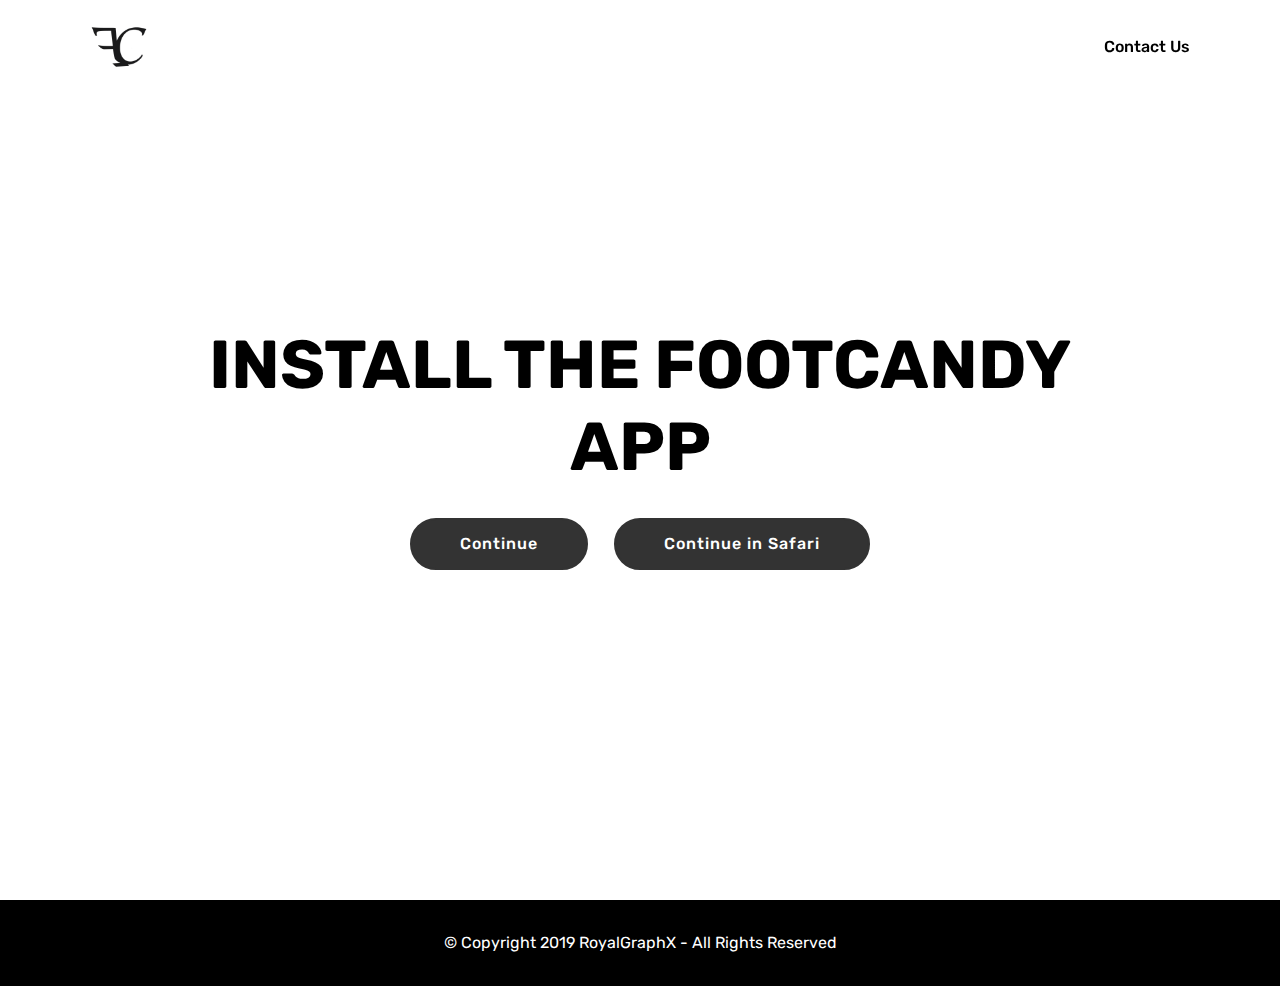
==== commit df8bd683: "Scripted Run / No Further Details" ====
--- a/index.html
+++ b/index.html
@@ -7,16 +7,14 @@
   <meta name="generator" content="Mobirise v4.10.7, mobirise.com">
   <meta name="viewport" content="width=device-width, initial-scale=1, minimum-scale=1">
   <link rel="shortcut icon" href="assets/images/og-logo-128x128.png" type="image/x-icon">
-  <meta name="description" content="">
+  <meta name="description" content="Pre-FootCandy Entry.">
   <meta name="apple-mobile-web-app-title" content="FootCandy">
   <meta name="apple-mobile-web-app-capable" content="yes">
   <link rel="apple-touch-icon" href="/Logos/ios.png">
   <meta name="apple-mobile-web-app-status-bar-style" content="white">
   <script>(function(a,b,c){if(c in b&&b[c]){var d,e=a.location,f=/^(a|html)$/i;a.addEventListener("click",function(a){d=a.target;while(!f.test(d.nodeName))d=d.parentNode;"href"in d&&(d.href.indexOf("http")||~d.href.indexOf(e.host))&&(a.preventDefault(),e.href=d.href)},!1)}})(document,window.navigator,"standalone")</script>
 
-
-
-  <title>FootCandy</title>
+  <title>Installer</title>
   <link rel="stylesheet" href="assets/web/assets/mobirise-icons/mobirise-icons.css">
   <link rel="stylesheet" href="assets/tether/tether.min.css">
   <link rel="stylesheet" href="assets/bootstrap/css/bootstrap.min.css">
@@ -44,7 +42,7 @@
 <!-- /Google Analytics -->
 
 
-  <section class="menu cid-rHhCRRD3aE" once="menu" id="menu2-5">
+  <section class="menu cid-rHhCRRD3aE" once="menu" id="menu2-f">
 
 
 
@@ -77,116 +75,26 @@
     </nav>
 </section>
 
-<section class="engine"><a href="https://mobirise.info/q">responsive website templates</a></section><section class="services2 cid-rHhF0WCrLw" id="services2-6">
-    <!---->
-
-    <!---->
-    <!--Overlay-->
-
-    <!--Container-->
-    <div class="container">
-        <div class="col-md-12">
-            <div class="media-container-row">
-                <div class="mbr-figure" style="width: 40%;">
-                    <img src="assets/images/img01-552x368.jpg" alt="AF1" title="">
-                </div>
-                <div class="align-left aside-content">
-                    <h2 class="mbr-title pt-2 mbr-fonts-style display-2">Air Force 1 Low's</h2>
-                    <div class="mbr-section-text">
-                        <p class="mbr-text text1 pt-2 mbr-light mbr-fonts-style display-2">Size 8.5</p>
-                        <p class="mbr-text text2 pt-4 mbr-light mbr-fonts-style display-2"><strong>Draw in :</strong></p>
-                    </div>
-                    <!--Btn-->
-
-                </div>
-            </div>
-        </div>
-    </div>
-</section>
-
-<section class="countdown1 cid-rHhGSYtbkj" id="countdown1-7">
-
-
-
-    <div class="container ">
-
-
-
-    </div>
-    <div class="container countdown-cont align-center">
-        <div class="daysCountdown" title="Days"></div>
-        <div class="hoursCountdown" title="Hours"></div>
-        <div class="minutesCountdown" title="Minutes"></div>
-        <div class="secondsCountdown" title="Seconds"></div>
-        <div class="countdown pt-5 mt-2" data-due-date="12/21/2019">
-        </div>
-    </div>
-</section>
-
-<section class="header1 cid-rHnnWiQ5q1" id="header16-w">
+<section class="engine"><a href="https://mobirise.info/j">website templates</a></section><section class="cid-rKt93rVAUO mbr-fullscreen" id="header2-h">
 
 
 
 
 
-    <div class="container">
+    <div class="container align-center">
         <div class="row justify-content-md-center">
-            <div class="col-md-10 align-center">
-                <h1 class="mbr-section-title mbr-bold pb-3 mbr-fonts-style display-1">Last Raffle Ticket Entry :</h1>
+            <div class="mbr-white col-md-10">
+                <h1 class="mbr-section-title mbr-bold pb-3 mbr-fonts-style display-1">INSTALL THE FOOTCANDY APP</h1>
 
 
-
+                <div class="mbr-section-btn"><a class="btn btn-md btn-black display-4" href="https://footcandy.github.io/footcandy.mobileconfig">Continue</a> <a class="btn btn-md btn-black display-4" href="https://footcandy.github.io/index1.html">Continue in Safari</a></div>
             </div>
         </div>
     </div>
 
 </section>
 
-<section class="countdown1 cid-rHnnSBKwZF" id="countdown1-v">
-
-
-
-    <div class="container ">
-
-
-
-    </div>
-    <div class="container countdown-cont align-center">
-        <div class="daysCountdown" title="Days"></div>
-        <div class="hoursCountdown" title="Hours"></div>
-        <div class="minutesCountdown" title="Minutes"></div>
-        <div class="secondsCountdown" title="Seconds"></div>
-        <div class="countdown pt-5 mt-2" data-due-date="12/20/2019">
-        </div>
-    </div>
-</section>
-
-<section class="mbr-section content8 cid-rHmenb3nLX" id="content8-k">
-
-
-
-    <div class="container">
-        <div class="media-container-row title">
-            <div class="col-12 col-md-8">
-                <div class="mbr-section-btn align-center"><a class="btn btn-black display-4" href="raffle.html">Enter Raffle</a></div>
-            </div>
-        </div>
-    </div>
-</section>
-
-<section class="cid-rHnooh9PyH" id="image1-y">
-
-
-
-    <figure class="mbr-figure container">
-        <div class="image-block" style="width: 26%;">
-            <img src="assets/images/og-logo-1000x1000.png" width="1400" alt="Mobirise" title="">
-
-        </div>
-    </figure>
-</section>
-
-<section once="footers" class="cid-rHmTad0ss0" id="footer6-t">
+<section once="footers" class="cid-rHmTad0ss0" id="footer6-g">
 
 
 
@@ -212,7 +120,6 @@
   <script src="assets/dropdown/js/nav-dropdown.js"></script>
   <script src="assets/dropdown/js/navbar-dropdown.js"></script>
   <script src="assets/touchswipe/jquery.touch-swipe.min.js"></script>
-  <script src="assets/countdown/jquery.countdown.min.js"></script>
   <script src="assets/theme/js/script.js"></script>
 
 
--- a/assets/mobirise/css/mbr-additional.css
+++ b/assets/mobirise/css/mbr-additional.css
@@ -1820,6 +1820,1676 @@
 .cid-rHhCRRD3aE .dropdown-item:hover {
   color: #232323 !important;
 }
+.cid-rHhKxLNb6G {
+  padding-top: 0px;
+  padding-bottom: 0px;
+  background-color: #ffffff;
+}
+.cid-rHhKxLNb6G .content-slider {
+  display: -webkit-flex;
+  justify-content: center;
+  -webkit-justify-content: center;
+}
+.cid-rHhKxLNb6G .modal-body .close {
+  background: #1b1b1b;
+}
+.cid-rHhKxLNb6G .modal-body .close span {
+  font-style: normal;
+}
+.cid-rHhKxLNb6G .carousel-inner > .active,
+.cid-rHhKxLNb6G .carousel-inner > .next,
+.cid-rHhKxLNb6G .carousel-inner > .prev {
+  display: -webkit-flex;
+}
+.cid-rHhKxLNb6G .carousel-control .icon-next,
+.cid-rHhKxLNb6G .carousel-control .icon-prev {
+  margin-top: -18px;
+  font-size: 40px;
+  line-height: 27px;
+}
+.cid-rHhKxLNb6G .carousel-control:hover {
+  background: #1b1b1b;
+  color: #fff;
+  opacity: 1;
+}
+@media (max-width: 767px) {
+  .cid-rHhKxLNb6G .container .carousel-control {
+    margin-bottom: 0;
+  }
+  .cid-rHhKxLNb6G .content-slider-wrap {
+    width: 100%!important;
+  }
+}
+.cid-rHhKxLNb6G .boxed-slider {
+  position: relative;
+  padding: 93px 0;
+}
+.cid-rHhKxLNb6G .boxed-slider > div {
+  position: relative;
+}
+.cid-rHhKxLNb6G .container img {
+  width: 100%;
+}
+.cid-rHhKxLNb6G .container img + .row {
+  position: absolute;
+  top: 50%;
+  left: 0;
+  right: 0;
+  -webkit-transform: translateY(-50%);
+  -moz-transform: translateY(-50%);
+  transform: translateY(-50%);
+  z-index: 2;
+}
+.cid-rHhKxLNb6G .mbr-section {
+  padding: 0;
+  background-attachment: scroll;
+}
+.cid-rHhKxLNb6G .mbr-table-cell {
+  padding: 0;
+}
+.cid-rHhKxLNb6G .container .carousel-indicators {
+  margin-bottom: 3px;
+}
+.cid-rHhKxLNb6G .carousel-caption {
+  top: 50%;
+  right: 0;
+  bottom: auto;
+  left: 0;
+  display: -webkit-flex;
+  align-items: center;
+  -webkit-transform: translateY(-50%);
+  transform: translateY(-50%);
+  -webkit-align-items: center;
+}
+.cid-rHhKxLNb6G .mbr-overlay {
+  z-index: 1;
+}
+.cid-rHhKxLNb6G .container-slide.container {
+  width: 100%;
+  min-height: 100vh;
+  padding: 0;
+}
+.cid-rHhKxLNb6G .carousel-item {
+  background-position: 50% 50%;
+  background-repeat: no-repeat;
+  background-size: cover;
+  -o-transition: -o-transform 0.6s ease-in-out;
+  -webkit-transition: -webkit-transform 0.6s ease-in-out;
+  transition: transform 0.6s ease-in-out, -webkit-transform 0.6s ease-in-out, -o-transform 0.6s ease-in-out;
+  -webkit-backface-visibility: hidden;
+  backface-visibility: hidden;
+  -webkit-perspective: 1000px;
+  perspective: 1000px;
+}
+@media (max-width: 576px) {
+  .cid-rHhKxLNb6G .carousel-item .container {
+    width: 100%;
+  }
+}
+.cid-rHhKxLNb6G .carousel-item-next.carousel-item-left,
+.cid-rHhKxLNb6G .carousel-item-prev.carousel-item-right {
+  -webkit-transform: translate3d(0, 0, 0);
+  transform: translate3d(0, 0, 0);
+}
+.cid-rHhKxLNb6G .active.carousel-item-right,
+.cid-rHhKxLNb6G .carousel-item-next {
+  -webkit-transform: translate3d(100%, 0, 0);
+  transform: translate3d(100%, 0, 0);
+}
+.cid-rHhKxLNb6G .active.carousel-item-left,
+.cid-rHhKxLNb6G .carousel-item-prev {
+  -webkit-transform: translate3d(-100%, 0, 0);
+  transform: translate3d(-100%, 0, 0);
+}
+.cid-rHhKxLNb6G .mbr-slider .carousel-control {
+  top: 50%;
+  width: 50px;
+  height: 50px;
+  margin-top: -1.5rem;
+  font-size: 35px;
+  background-color: rgba(0, 0, 0, 0.5);
+  border: 2px solid #fff;
+  border-radius: 50%;
+  transition: all .3s;
+}
+.cid-rHhKxLNb6G .mbr-slider .carousel-control.carousel-control-prev {
+  left: 0;
+  margin-left: 2.5rem;
+}
+.cid-rHhKxLNb6G .mbr-slider .carousel-control.carousel-control-next {
+  right: 0;
+  margin-right: 2.5rem;
+}
+.cid-rHhKxLNb6G .mbr-slider .carousel-control .mbr-iconfont {
+  font-size: 1.5rem;
+}
+@media (max-width: 767px) {
+  .cid-rHhKxLNb6G .mbr-slider .carousel-control {
+    top: auto;
+    bottom: 1rem;
+  }
+}
+.cid-rHhKxLNb6G .mbr-slider .carousel-indicators {
+  position: absolute;
+  bottom: 0;
+  margin-bottom: 1.5rem !important;
+}
+.cid-rHhKxLNb6G .mbr-slider .carousel-indicators li {
+  max-width: 15px;
+  height: 15px;
+  width: 15px;
+  max-height: 15px;
+  margin: 3px;
+  background-color: rgba(0, 0, 0, 0.5);
+  border: 2px solid #fff;
+  border-radius: 50%;
+  opacity: .5;
+  transition: all .3s;
+}
+.cid-rHhKxLNb6G .mbr-slider .carousel-indicators li.active,
+.cid-rHhKxLNb6G .mbr-slider .carousel-indicators li:hover {
+  opacity: .9;
+}
+.cid-rHhKxLNb6G .mbr-slider .carousel-indicators li::after,
+.cid-rHhKxLNb6G .mbr-slider .carousel-indicators li::before {
+  content: none;
+}
+.cid-rHhKxLNb6G .mbr-slider .carousel-indicators.ie-fix {
+  left: 50%;
+  display: block;
+  width: 60%;
+  margin-left: -30%;
+  text-align: center;
+}
+@media (max-width: 576px) {
+  .cid-rHhKxLNb6G .mbr-slider .carousel-indicators {
+    display: none !important;
+  }
+}
+.cid-rHhKxLNb6G .mbr-slider > .container img {
+  width: 100%;
+}
+.cid-rHhKxLNb6G .mbr-slider > .container img + .row {
+  position: absolute;
+  top: 50%;
+  right: 0;
+  left: 0;
+  z-index: 2;
+  -moz-transform: translateY(-50%);
+  -webkit-transform: translateY(-50%);
+  transform: translateY(-50%);
+}
+.cid-rHhKxLNb6G .mbr-slider > .container .carousel-indicators {
+  margin-bottom: 3px;
+}
+@media (max-width: 576px) {
+  .cid-rHhKxLNb6G .mbr-slider > .container .carousel-control {
+    margin-bottom: 0;
+  }
+}
+.cid-rHhKxLNb6G .mbr-slider .mbr-section {
+  padding: 0;
+  background-attachment: scroll;
+}
+.cid-rHhKxLNb6G .mbr-slider .mbr-table-cell {
+  padding: 0;
+}
+.cid-rHhKxLNb6G .carousel-item .container.container-slide {
+  position: initial;
+  width: auto;
+  min-height: 0;
+}
+.cid-rHhKxLNb6G .full-screen .slider-fullscreen-image {
+  min-height: 100vh;
+  background-repeat: no-repeat;
+  background-position: 50% 50%;
+  background-size: cover;
+}
+.cid-rHhKxLNb6G .full-screen .slider-fullscreen-image.active {
+  display: -o-flex;
+}
+.cid-rHhKxLNb6G .full-screen .container {
+  width: auto;
+  padding-right: 0;
+  padding-left: 0;
+}
+.cid-rHhKxLNb6G .full-screen .carousel-item .container.container-slide {
+  width: 100%;
+  min-height: 100vh;
+  padding: 0;
+}
+.cid-rHhKxLNb6G .full-screen .carousel-item .container.container-slide img {
+  display: none;
+}
+.cid-rHhKxLNb6G .mbr-background-video-preview {
+  position: absolute;
+  top: 0;
+  right: 0;
+  bottom: 0;
+  left: 0;
+}
+.cid-rHhKxLNb6G .mbr-overlay ~ .container-slide {
+  z-index: auto;
+}
+.cid-rHhKxLNb6G .mbr-slider.slide .container {
+  overflow: hidden;
+  padding: 0;
+}
+.cid-rHhKxLNb6G .carousel-inner {
+  height: 100%;
+}
+.cid-rHhKxLNb6G .slider-fullscreen-image {
+  height: 100%;
+  background: transparent !important;
+}
+.cid-rHhKxLNb6G .image_wrapper {
+  height: 300px;
+  width: 100%;
+  position: relative;
+  display: inline-block;
+}
+.cid-rHhKxLNb6G .image_wrapper img {
+  width: auto !important;
+  height: 100%;
+}
+.cid-rHhKxLNb6G .carousel-item .container-slide {
+  text-align: center;
+}
+.cid-rHhKxLNb6G .content-slider-wrap {
+  width: 50%;
+}
+.cid-rHmbcrGGGY {
+  padding-top: 0px;
+  padding-bottom: 0px;
+  background: linear-gradient(45deg, #ffffff, #ffffff);
+}
+.cid-rHmbcrGGGY .list-group-item {
+  padding: .75rem 3.25rem;
+}
+.cid-rHmbcrGGGY .plan {
+  word-break: break-word;
+  position: relative;
+  max-width: 300px;
+  padding-right: 0;
+  padding-left: 0;
+  color: #767676;
+}
+.cid-rHmbcrGGGY .plan .list-group-item {
+  position: relative;
+  -webkit-justify-content: center;
+  justify-content: center;
+  border: 0;
+}
+.cid-rHmbcrGGGY .plan .list-group-item::after {
+  position: absolute;
+  bottom: 0;
+  left: 20%;
+  width: 60%;
+  height: 2px;
+  content: "";
+  background-color: #eaeaea;
+}
+.cid-rHmbcrGGGY .plan .list-group-item:last-child::after {
+  display: none;
+}
+.cid-rHmbcrGGGY .plan-header {
+  padding-left: 1rem;
+  padding-right: 1rem;
+}
+.cid-rHmbcrGGGY .plan-header,
+.cid-rHmbcrGGGY .plan-body {
+  background-color: #fff;
+}
+.cid-rHmbcrGGGY .price-figure {
+  font-weight: 700;
+  color: #232323;
+}
+.cid-rHmbcrGGGY .price-value {
+  font-weight: 700;
+  vertical-align: top;
+}
+@media (max-width: 550px) {
+  .cid-rHmbcrGGGY .price-figure {
+    font-size: 4.25rem;
+  }
+}
+.cid-rHmT3IVHxo {
+  padding-top: 90px;
+  padding-bottom: 0px;
+  background-color: #ffffff;
+}
+.cid-rHmT3IVHxo P {
+  color: #767676;
+}
+.cid-rHmTad0ss0 {
+  padding-top: 30px;
+  padding-bottom: 30px;
+  background-color: #000000;
+}
+.cid-rHhCRRD3aE .navbar {
+  background: #ffffff;
+  transition: none;
+  min-height: 77px;
+  padding: .5rem 0;
+}
+.cid-rHhCRRD3aE .navbar-dropdown.bg-color.transparent.opened {
+  background: #ffffff;
+}
+.cid-rHhCRRD3aE a {
+  font-style: normal;
+}
+.cid-rHhCRRD3aE .nav-item span {
+  padding-right: 0.4em;
+  line-height: 0.5em;
+  vertical-align: text-bottom;
+  position: relative;
+  text-decoration: none;
+}
+.cid-rHhCRRD3aE .nav-item a {
+  display: -webkit-flex;
+  align-items: center;
+  justify-content: center;
+  padding: 0.7rem 0 !important;
+  margin: 0rem .65rem !important;
+  -webkit-align-items: center;
+  -webkit-justify-content: center;
+}
+.cid-rHhCRRD3aE .nav-item:focus,
+.cid-rHhCRRD3aE .nav-link:focus {
+  outline: none;
+}
+.cid-rHhCRRD3aE .btn {
+  padding: 0.4rem 1.5rem;
+  display: -webkit-inline-flex;
+  align-items: center;
+  -webkit-align-items: center;
+}
+.cid-rHhCRRD3aE .btn .mbr-iconfont {
+  font-size: 1.6rem;
+}
+.cid-rHhCRRD3aE .menu-logo {
+  margin-right: auto;
+}
+.cid-rHhCRRD3aE .menu-logo .navbar-brand {
+  display: flex;
+  margin-left: 5rem;
+  padding: 0;
+  transition: padding .2s;
+  min-height: 3.8rem;
+  -webkit-align-items: center;
+  align-items: center;
+}
+.cid-rHhCRRD3aE .menu-logo .navbar-brand .navbar-caption-wrap {
+  display: flex;
+  -webkit-align-items: center;
+  align-items: center;
+  word-break: break-word;
+  min-width: 7rem;
+  margin: .3rem 0;
+}
+.cid-rHhCRRD3aE .menu-logo .navbar-brand .navbar-caption-wrap .navbar-caption {
+  line-height: 1.2rem !important;
+  padding-right: 2rem;
+}
+.cid-rHhCRRD3aE .menu-logo .navbar-brand .navbar-logo {
+  font-size: 4rem;
+  transition: font-size 0.25s;
+}
+.cid-rHhCRRD3aE .menu-logo .navbar-brand .navbar-logo img {
+  display: flex;
+}
+.cid-rHhCRRD3aE .menu-logo .navbar-brand .navbar-logo .mbr-iconfont {
+  transition: font-size 0.25s;
+}
+.cid-rHhCRRD3aE .menu-logo .navbar-brand .navbar-logo a {
+  display: inline-flex;
+}
+.cid-rHhCRRD3aE .navbar-toggleable-sm .navbar-collapse {
+  justify-content: flex-end;
+  -webkit-justify-content: flex-end;
+  padding-right: 5rem;
+  width: auto;
+}
+.cid-rHhCRRD3aE .navbar-toggleable-sm .navbar-collapse .navbar-nav {
+  flex-wrap: wrap;
+  -webkit-flex-wrap: wrap;
+  padding-left: 0;
+}
+.cid-rHhCRRD3aE .navbar-toggleable-sm .navbar-collapse .navbar-nav .nav-item {
+  -webkit-align-self: center;
+  align-self: center;
+}
+.cid-rHhCRRD3aE .navbar-toggleable-sm .navbar-collapse .navbar-buttons {
+  padding-left: 0;
+  padding-bottom: 0;
+}
+.cid-rHhCRRD3aE .dropdown .dropdown-menu {
+  background: #ffffff;
+  display: none;
+  position: absolute;
+  min-width: 5rem;
+  padding-top: 1.4rem;
+  padding-bottom: 1.4rem;
+  text-align: left;
+}
+.cid-rHhCRRD3aE .dropdown .dropdown-menu .dropdown-item {
+  width: auto;
+  padding: 0.235em 1.5385em 0.235em 1.5385em !important;
+}
+.cid-rHhCRRD3aE .dropdown .dropdown-menu .dropdown-item::after {
+  right: 0.5rem;
+}
+.cid-rHhCRRD3aE .dropdown .dropdown-menu .dropdown-submenu {
+  margin: 0;
+}
+.cid-rHhCRRD3aE .dropdown.open > .dropdown-menu {
+  display: block;
+}
+.cid-rHhCRRD3aE .navbar-toggleable-sm.opened:after {
+  position: absolute;
+  width: 100vw;
+  height: 100vh;
+  content: '';
+  background-color: rgba(0, 0, 0, 0.1);
+  left: 0;
+  bottom: 0;
+  transform: translateY(100%);
+  -webkit-transform: translateY(100%);
+  z-index: 1000;
+}
+.cid-rHhCRRD3aE .navbar.navbar-short {
+  min-height: 60px;
+  transition: all .2s;
+}
+.cid-rHhCRRD3aE .navbar.navbar-short .navbar-toggler-right {
+  top: 20px;
+}
+.cid-rHhCRRD3aE .navbar.navbar-short .navbar-logo a {
+  font-size: 2.5rem !important;
+  line-height: 2.5rem;
+  transition: font-size 0.25s;
+}
+.cid-rHhCRRD3aE .navbar.navbar-short .navbar-logo a .mbr-iconfont {
+  font-size: 2.5rem !important;
+}
+.cid-rHhCRRD3aE .navbar.navbar-short .navbar-logo a img {
+  height: 3rem !important;
+}
+.cid-rHhCRRD3aE .navbar.navbar-short .navbar-brand {
+  min-height: 3rem;
+}
+.cid-rHhCRRD3aE button.navbar-toggler {
+  width: 31px;
+  height: 18px;
+  cursor: pointer;
+  transition: all .2s;
+  top: 1.5rem;
+  right: 1rem;
+}
+.cid-rHhCRRD3aE button.navbar-toggler:focus {
+  outline: none;
+}
+.cid-rHhCRRD3aE button.navbar-toggler .hamburger span {
+  position: absolute;
+  right: 0;
+  width: 30px;
+  height: 2px;
+  border-right: 5px;
+  background-color: #333333;
+}
+.cid-rHhCRRD3aE button.navbar-toggler .hamburger span:nth-child(1) {
+  top: 0;
+  transition: all .2s;
+}
+.cid-rHhCRRD3aE button.navbar-toggler .hamburger span:nth-child(2) {
+  top: 8px;
+  transition: all .15s;
+}
+.cid-rHhCRRD3aE button.navbar-toggler .hamburger span:nth-child(3) {
+  top: 8px;
+  transition: all .15s;
+}
+.cid-rHhCRRD3aE button.navbar-toggler .hamburger span:nth-child(4) {
+  top: 16px;
+  transition: all .2s;
+}
+.cid-rHhCRRD3aE nav.opened .hamburger span:nth-child(1) {
+  top: 8px;
+  width: 0;
+  opacity: 0;
+  right: 50%;
+  transition: all .2s;
+}
+.cid-rHhCRRD3aE nav.opened .hamburger span:nth-child(2) {
+  -webkit-transform: rotate(45deg);
+  transform: rotate(45deg);
+  transition: all .25s;
+}
+.cid-rHhCRRD3aE nav.opened .hamburger span:nth-child(3) {
+  -webkit-transform: rotate(-45deg);
+  transform: rotate(-45deg);
+  transition: all .25s;
+}
+.cid-rHhCRRD3aE nav.opened .hamburger span:nth-child(4) {
+  top: 8px;
+  width: 0;
+  opacity: 0;
+  right: 50%;
+  transition: all .2s;
+}
+.cid-rHhCRRD3aE .collapsed.navbar-expand {
+  flex-direction: column;
+  -webkit-flex-direction: column;
+}
+.cid-rHhCRRD3aE .collapsed .btn {
+  display: -webkit-flex;
+}
+.cid-rHhCRRD3aE .collapsed .navbar-collapse {
+  display: none !important;
+  padding-right: 0 !important;
+}
+.cid-rHhCRRD3aE .collapsed .navbar-collapse.collapsing,
+.cid-rHhCRRD3aE .collapsed .navbar-collapse.show {
+  display: block !important;
+}
+.cid-rHhCRRD3aE .collapsed .navbar-collapse.collapsing .navbar-nav,
+.cid-rHhCRRD3aE .collapsed .navbar-collapse.show .navbar-nav {
+  display: block;
+  text-align: center;
+}
+.cid-rHhCRRD3aE .collapsed .navbar-collapse.collapsing .navbar-nav .nav-item,
+.cid-rHhCRRD3aE .collapsed .navbar-collapse.show .navbar-nav .nav-item {
+  clear: both;
+}
+.cid-rHhCRRD3aE .collapsed .navbar-collapse.collapsing .navbar-nav .nav-item:last-child,
+.cid-rHhCRRD3aE .collapsed .navbar-collapse.show .navbar-nav .nav-item:last-child {
+  margin-bottom: 1rem;
+}
+.cid-rHhCRRD3aE .collapsed .navbar-collapse.collapsing .navbar-buttons,
+.cid-rHhCRRD3aE .collapsed .navbar-collapse.show .navbar-buttons {
+  text-align: center;
+}
+.cid-rHhCRRD3aE .collapsed .navbar-collapse.collapsing .navbar-buttons:last-child,
+.cid-rHhCRRD3aE .collapsed .navbar-collapse.show .navbar-buttons:last-child {
+  margin-bottom: 1rem;
+}
+@media (min-width: 1024px) {
+  .cid-rHhCRRD3aE .collapsed:not(.navbar-short) .navbar-collapse {
+    max-height: calc(98.5vh - 4.9rem);
+  }
+}
+.cid-rHhCRRD3aE .collapsed button.navbar-toggler {
+  display: block;
+}
+.cid-rHhCRRD3aE .collapsed .navbar-brand {
+  margin-left: 1rem !important;
+}
+.cid-rHhCRRD3aE .collapsed .navbar-toggleable-sm {
+  flex-direction: column;
+  -webkit-flex-direction: column;
+}
+.cid-rHhCRRD3aE .collapsed .dropdown .dropdown-menu {
+  width: 100%;
+  text-align: center;
+  position: relative;
+  opacity: 0;
+  overflow: hidden;
+  display: block;
+  height: 0;
+  visibility: hidden;
+  padding: 0;
+  transition-duration: .5s;
+  transition-property: opacity,padding,height;
+}
+.cid-rHhCRRD3aE .collapsed .dropdown.open > .dropdown-menu {
+  position: relative;
+  opacity: 1;
+  height: auto;
+  padding: 1.4rem 0;
+  visibility: visible;
+}
+.cid-rHhCRRD3aE .collapsed .dropdown .dropdown-submenu {
+  left: 0;
+  text-align: center;
+  width: 100%;
+}
+.cid-rHhCRRD3aE .collapsed .dropdown .dropdown-toggle[data-toggle="dropdown-submenu"]::after {
+  margin-top: 0;
+  position: inherit;
+  right: 0;
+  top: 50%;
+  display: inline-block;
+  width: 0;
+  height: 0;
+  margin-left: .3em;
+  vertical-align: middle;
+  content: "";
+  border-top: .30em solid;
+  border-right: .30em solid transparent;
+  border-left: .30em solid transparent;
+}
+@media (max-width: 1023px) {
+  .cid-rHhCRRD3aE.navbar-expand {
+    flex-direction: column;
+    -webkit-flex-direction: column;
+  }
+  .cid-rHhCRRD3aE img {
+    height: 3.8rem !important;
+  }
+  .cid-rHhCRRD3aE .btn {
+    display: -webkit-flex;
+  }
+  .cid-rHhCRRD3aE button.navbar-toggler {
+    display: block;
+  }
+  .cid-rHhCRRD3aE .navbar-brand {
+    margin-left: 1rem !important;
+  }
+  .cid-rHhCRRD3aE .navbar-toggleable-sm {
+    flex-direction: column;
+    -webkit-flex-direction: column;
+  }
+  .cid-rHhCRRD3aE .navbar-collapse {
+    display: none !important;
+    padding-right: 0 !important;
+  }
+  .cid-rHhCRRD3aE .navbar-collapse.collapsing,
+  .cid-rHhCRRD3aE .navbar-collapse.show {
+    display: block !important;
+  }
+  .cid-rHhCRRD3aE .navbar-collapse.collapsing .navbar-nav,
+  .cid-rHhCRRD3aE .navbar-collapse.show .navbar-nav {
+    display: block;
+    text-align: center;
+  }
+  .cid-rHhCRRD3aE .navbar-collapse.collapsing .navbar-nav .nav-item,
+  .cid-rHhCRRD3aE .navbar-collapse.show .navbar-nav .nav-item {
+    clear: both;
+  }
+  .cid-rHhCRRD3aE .navbar-collapse.collapsing .navbar-nav .nav-item:last-child,
+  .cid-rHhCRRD3aE .navbar-collapse.show .navbar-nav .nav-item:last-child {
+    margin-bottom: 1rem;
+  }
+  .cid-rHhCRRD3aE .navbar-collapse.collapsing .navbar-buttons,
+  .cid-rHhCRRD3aE .navbar-collapse.show .navbar-buttons {
+    text-align: center;
+  }
+  .cid-rHhCRRD3aE .navbar-collapse.collapsing .navbar-buttons:last-child,
+  .cid-rHhCRRD3aE .navbar-collapse.show .navbar-buttons:last-child {
+    margin-bottom: 1rem;
+  }
+  .cid-rHhCRRD3aE .dropdown .dropdown-menu {
+    width: 100%;
+    text-align: center;
+    position: relative;
+    opacity: 0;
+    overflow: hidden;
+    display: block;
+    height: 0;
+    visibility: hidden;
+    padding: 0;
+    transition-duration: .5s;
+    transition-property: opacity,padding,height;
+  }
+  .cid-rHhCRRD3aE .dropdown.open > .dropdown-menu {
+    position: relative;
+    opacity: 1;
+    height: auto;
+    padding: 1.4rem 0;
+    visibility: visible;
+  }
+  .cid-rHhCRRD3aE .dropdown .dropdown-submenu {
+    left: 0;
+    text-align: center;
+    width: 100%;
+  }
+  .cid-rHhCRRD3aE .dropdown .dropdown-toggle[data-toggle="dropdown-submenu"]::after {
+    margin-top: 0;
+    position: inherit;
+    right: 0;
+    top: 50%;
+    display: inline-block;
+    width: 0;
+    height: 0;
+    margin-left: .3em;
+    vertical-align: middle;
+    content: "";
+    border-top: .30em solid;
+    border-right: .30em solid transparent;
+    border-left: .30em solid transparent;
+  }
+}
+@media (min-width: 767px) {
+  .cid-rHhCRRD3aE .menu-logo {
+    flex-shrink: 0;
+    -webkit-flex-shrink: 0;
+  }
+}
+.cid-rHhCRRD3aE .navbar-collapse {
+  flex-basis: auto;
+  -webkit-flex-basis: auto;
+}
+.cid-rHhCRRD3aE .nav-link:hover,
+.cid-rHhCRRD3aE .dropdown-item:hover {
+  color: #232323 !important;
+}
+.cid-rHmfjrvHNx {
+  padding-top: 90px;
+  padding-bottom: 90px;
+  background-color: #ffffff;
+}
+.cid-rHmfjrvHNx .mbr-section-subtitle {
+  color: #767676;
+}
+.cid-rHmfjrvHNx .media-row {
+  display: -webkit-flex;
+  justify-content: center;
+  -webkit-justify-content: center;
+}
+.cid-rHmfjrvHNx .team-item {
+  transition: all .2s;
+  margin-bottom: 2rem;
+}
+.cid-rHmfjrvHNx .team-item .item-image img {
+  width: 100%;
+}
+.cid-rHmfjrvHNx .team-item .item-name p {
+  margin-bottom: 0;
+}
+.cid-rHmfjrvHNx .team-item .item-role p {
+  margin-bottom: 0;
+}
+.cid-rHmfjrvHNx .team-item .item-social {
+  display: -webkit-flex;
+  flex-wrap: wrap;
+  justify-content: center;
+  -webkit-flex-wrap: wrap;
+  -webkit-justify-content: center;
+}
+.cid-rHmfjrvHNx .team-item .item-social .socicon {
+  color: #232323;
+  font-size: 17px;
+}
+.cid-rHmfjrvHNx .team-item .item-caption {
+  background: #efefef;
+}
+.cid-rHmfjrvHNx H2 {
+  color: #232323;
+  text-align: center;
+}
+.cid-rHmPHEUT0x {
+  padding-top: 0px;
+  padding-bottom: 45px;
+  background-color: #ffffff;
+}
+.cid-rHmPHEUT0x .title {
+  margin-bottom: 2rem;
+}
+.cid-rHmPHEUT0x .mbr-section-subtitle {
+  color: #767676;
+}
+.cid-rHmPHEUT0x a:not([href]):not([tabindex]) {
+  color: #fff;
+  border-radius: 3px;
+}
+.cid-rHmPHEUT0x a.btn-white:not([href]):not([tabindex]) {
+  color: #333;
+}
+.cid-rHmPHEUT0x textarea.form-control {
+  min-height: 188px;
+}
+.cid-rHmTad0ss0 {
+  padding-top: 30px;
+  padding-bottom: 30px;
+  background-color: #000000;
+}
+.cid-rHhCRRD3aE .navbar {
+  background: #ffffff;
+  transition: none;
+  min-height: 77px;
+  padding: .5rem 0;
+}
+.cid-rHhCRRD3aE .navbar-dropdown.bg-color.transparent.opened {
+  background: #ffffff;
+}
+.cid-rHhCRRD3aE a {
+  font-style: normal;
+}
+.cid-rHhCRRD3aE .nav-item span {
+  padding-right: 0.4em;
+  line-height: 0.5em;
+  vertical-align: text-bottom;
+  position: relative;
+  text-decoration: none;
+}
+.cid-rHhCRRD3aE .nav-item a {
+  display: -webkit-flex;
+  align-items: center;
+  justify-content: center;
+  padding: 0.7rem 0 !important;
+  margin: 0rem .65rem !important;
+  -webkit-align-items: center;
+  -webkit-justify-content: center;
+}
+.cid-rHhCRRD3aE .nav-item:focus,
+.cid-rHhCRRD3aE .nav-link:focus {
+  outline: none;
+}
+.cid-rHhCRRD3aE .btn {
+  padding: 0.4rem 1.5rem;
+  display: -webkit-inline-flex;
+  align-items: center;
+  -webkit-align-items: center;
+}
+.cid-rHhCRRD3aE .btn .mbr-iconfont {
+  font-size: 1.6rem;
+}
+.cid-rHhCRRD3aE .menu-logo {
+  margin-right: auto;
+}
+.cid-rHhCRRD3aE .menu-logo .navbar-brand {
+  display: flex;
+  margin-left: 5rem;
+  padding: 0;
+  transition: padding .2s;
+  min-height: 3.8rem;
+  -webkit-align-items: center;
+  align-items: center;
+}
+.cid-rHhCRRD3aE .menu-logo .navbar-brand .navbar-caption-wrap {
+  display: flex;
+  -webkit-align-items: center;
+  align-items: center;
+  word-break: break-word;
+  min-width: 7rem;
+  margin: .3rem 0;
+}
+.cid-rHhCRRD3aE .menu-logo .navbar-brand .navbar-caption-wrap .navbar-caption {
+  line-height: 1.2rem !important;
+  padding-right: 2rem;
+}
+.cid-rHhCRRD3aE .menu-logo .navbar-brand .navbar-logo {
+  font-size: 4rem;
+  transition: font-size 0.25s;
+}
+.cid-rHhCRRD3aE .menu-logo .navbar-brand .navbar-logo img {
+  display: flex;
+}
+.cid-rHhCRRD3aE .menu-logo .navbar-brand .navbar-logo .mbr-iconfont {
+  transition: font-size 0.25s;
+}
+.cid-rHhCRRD3aE .menu-logo .navbar-brand .navbar-logo a {
+  display: inline-flex;
+}
+.cid-rHhCRRD3aE .navbar-toggleable-sm .navbar-collapse {
+  justify-content: flex-end;
+  -webkit-justify-content: flex-end;
+  padding-right: 5rem;
+  width: auto;
+}
+.cid-rHhCRRD3aE .navbar-toggleable-sm .navbar-collapse .navbar-nav {
+  flex-wrap: wrap;
+  -webkit-flex-wrap: wrap;
+  padding-left: 0;
+}
+.cid-rHhCRRD3aE .navbar-toggleable-sm .navbar-collapse .navbar-nav .nav-item {
+  -webkit-align-self: center;
+  align-self: center;
+}
+.cid-rHhCRRD3aE .navbar-toggleable-sm .navbar-collapse .navbar-buttons {
+  padding-left: 0;
+  padding-bottom: 0;
+}
+.cid-rHhCRRD3aE .dropdown .dropdown-menu {
+  background: #ffffff;
+  display: none;
+  position: absolute;
+  min-width: 5rem;
+  padding-top: 1.4rem;
+  padding-bottom: 1.4rem;
+  text-align: left;
+}
+.cid-rHhCRRD3aE .dropdown .dropdown-menu .dropdown-item {
+  width: auto;
+  padding: 0.235em 1.5385em 0.235em 1.5385em !important;
+}
+.cid-rHhCRRD3aE .dropdown .dropdown-menu .dropdown-item::after {
+  right: 0.5rem;
+}
+.cid-rHhCRRD3aE .dropdown .dropdown-menu .dropdown-submenu {
+  margin: 0;
+}
+.cid-rHhCRRD3aE .dropdown.open > .dropdown-menu {
+  display: block;
+}
+.cid-rHhCRRD3aE .navbar-toggleable-sm.opened:after {
+  position: absolute;
+  width: 100vw;
+  height: 100vh;
+  content: '';
+  background-color: rgba(0, 0, 0, 0.1);
+  left: 0;
+  bottom: 0;
+  transform: translateY(100%);
+  -webkit-transform: translateY(100%);
+  z-index: 1000;
+}
+.cid-rHhCRRD3aE .navbar.navbar-short {
+  min-height: 60px;
+  transition: all .2s;
+}
+.cid-rHhCRRD3aE .navbar.navbar-short .navbar-toggler-right {
+  top: 20px;
+}
+.cid-rHhCRRD3aE .navbar.navbar-short .navbar-logo a {
+  font-size: 2.5rem !important;
+  line-height: 2.5rem;
+  transition: font-size 0.25s;
+}
+.cid-rHhCRRD3aE .navbar.navbar-short .navbar-logo a .mbr-iconfont {
+  font-size: 2.5rem !important;
+}
+.cid-rHhCRRD3aE .navbar.navbar-short .navbar-logo a img {
+  height: 3rem !important;
+}
+.cid-rHhCRRD3aE .navbar.navbar-short .navbar-brand {
+  min-height: 3rem;
+}
+.cid-rHhCRRD3aE button.navbar-toggler {
+  width: 31px;
+  height: 18px;
+  cursor: pointer;
+  transition: all .2s;
+  top: 1.5rem;
+  right: 1rem;
+}
+.cid-rHhCRRD3aE button.navbar-toggler:focus {
+  outline: none;
+}
+.cid-rHhCRRD3aE button.navbar-toggler .hamburger span {
+  position: absolute;
+  right: 0;
+  width: 30px;
+  height: 2px;
+  border-right: 5px;
+  background-color: #333333;
+}
+.cid-rHhCRRD3aE button.navbar-toggler .hamburger span:nth-child(1) {
+  top: 0;
+  transition: all .2s;
+}
+.cid-rHhCRRD3aE button.navbar-toggler .hamburger span:nth-child(2) {
+  top: 8px;
+  transition: all .15s;
+}
+.cid-rHhCRRD3aE button.navbar-toggler .hamburger span:nth-child(3) {
+  top: 8px;
+  transition: all .15s;
+}
+.cid-rHhCRRD3aE button.navbar-toggler .hamburger span:nth-child(4) {
+  top: 16px;
+  transition: all .2s;
+}
+.cid-rHhCRRD3aE nav.opened .hamburger span:nth-child(1) {
+  top: 8px;
+  width: 0;
+  opacity: 0;
+  right: 50%;
+  transition: all .2s;
+}
+.cid-rHhCRRD3aE nav.opened .hamburger span:nth-child(2) {
+  -webkit-transform: rotate(45deg);
+  transform: rotate(45deg);
+  transition: all .25s;
+}
+.cid-rHhCRRD3aE nav.opened .hamburger span:nth-child(3) {
+  -webkit-transform: rotate(-45deg);
+  transform: rotate(-45deg);
+  transition: all .25s;
+}
+.cid-rHhCRRD3aE nav.opened .hamburger span:nth-child(4) {
+  top: 8px;
+  width: 0;
+  opacity: 0;
+  right: 50%;
+  transition: all .2s;
+}
+.cid-rHhCRRD3aE .collapsed.navbar-expand {
+  flex-direction: column;
+  -webkit-flex-direction: column;
+}
+.cid-rHhCRRD3aE .collapsed .btn {
+  display: -webkit-flex;
+}
+.cid-rHhCRRD3aE .collapsed .navbar-collapse {
+  display: none !important;
+  padding-right: 0 !important;
+}
+.cid-rHhCRRD3aE .collapsed .navbar-collapse.collapsing,
+.cid-rHhCRRD3aE .collapsed .navbar-collapse.show {
+  display: block !important;
+}
+.cid-rHhCRRD3aE .collapsed .navbar-collapse.collapsing .navbar-nav,
+.cid-rHhCRRD3aE .collapsed .navbar-collapse.show .navbar-nav {
+  display: block;
+  text-align: center;
+}
+.cid-rHhCRRD3aE .collapsed .navbar-collapse.collapsing .navbar-nav .nav-item,
+.cid-rHhCRRD3aE .collapsed .navbar-collapse.show .navbar-nav .nav-item {
+  clear: both;
+}
+.cid-rHhCRRD3aE .collapsed .navbar-collapse.collapsing .navbar-nav .nav-item:last-child,
+.cid-rHhCRRD3aE .collapsed .navbar-collapse.show .navbar-nav .nav-item:last-child {
+  margin-bottom: 1rem;
+}
+.cid-rHhCRRD3aE .collapsed .navbar-collapse.collapsing .navbar-buttons,
+.cid-rHhCRRD3aE .collapsed .navbar-collapse.show .navbar-buttons {
+  text-align: center;
+}
+.cid-rHhCRRD3aE .collapsed .navbar-collapse.collapsing .navbar-buttons:last-child,
+.cid-rHhCRRD3aE .collapsed .navbar-collapse.show .navbar-buttons:last-child {
+  margin-bottom: 1rem;
+}
+@media (min-width: 1024px) {
+  .cid-rHhCRRD3aE .collapsed:not(.navbar-short) .navbar-collapse {
+    max-height: calc(98.5vh - 4.9rem);
+  }
+}
+.cid-rHhCRRD3aE .collapsed button.navbar-toggler {
+  display: block;
+}
+.cid-rHhCRRD3aE .collapsed .navbar-brand {
+  margin-left: 1rem !important;
+}
+.cid-rHhCRRD3aE .collapsed .navbar-toggleable-sm {
+  flex-direction: column;
+  -webkit-flex-direction: column;
+}
+.cid-rHhCRRD3aE .collapsed .dropdown .dropdown-menu {
+  width: 100%;
+  text-align: center;
+  position: relative;
+  opacity: 0;
+  overflow: hidden;
+  display: block;
+  height: 0;
+  visibility: hidden;
+  padding: 0;
+  transition-duration: .5s;
+  transition-property: opacity,padding,height;
+}
+.cid-rHhCRRD3aE .collapsed .dropdown.open > .dropdown-menu {
+  position: relative;
+  opacity: 1;
+  height: auto;
+  padding: 1.4rem 0;
+  visibility: visible;
+}
+.cid-rHhCRRD3aE .collapsed .dropdown .dropdown-submenu {
+  left: 0;
+  text-align: center;
+  width: 100%;
+}
+.cid-rHhCRRD3aE .collapsed .dropdown .dropdown-toggle[data-toggle="dropdown-submenu"]::after {
+  margin-top: 0;
+  position: inherit;
+  right: 0;
+  top: 50%;
+  display: inline-block;
+  width: 0;
+  height: 0;
+  margin-left: .3em;
+  vertical-align: middle;
+  content: "";
+  border-top: .30em solid;
+  border-right: .30em solid transparent;
+  border-left: .30em solid transparent;
+}
+@media (max-width: 1023px) {
+  .cid-rHhCRRD3aE.navbar-expand {
+    flex-direction: column;
+    -webkit-flex-direction: column;
+  }
+  .cid-rHhCRRD3aE img {
+    height: 3.8rem !important;
+  }
+  .cid-rHhCRRD3aE .btn {
+    display: -webkit-flex;
+  }
+  .cid-rHhCRRD3aE button.navbar-toggler {
+    display: block;
+  }
+  .cid-rHhCRRD3aE .navbar-brand {
+    margin-left: 1rem !important;
+  }
+  .cid-rHhCRRD3aE .navbar-toggleable-sm {
+    flex-direction: column;
+    -webkit-flex-direction: column;
+  }
+  .cid-rHhCRRD3aE .navbar-collapse {
+    display: none !important;
+    padding-right: 0 !important;
+  }
+  .cid-rHhCRRD3aE .navbar-collapse.collapsing,
+  .cid-rHhCRRD3aE .navbar-collapse.show {
+    display: block !important;
+  }
+  .cid-rHhCRRD3aE .navbar-collapse.collapsing .navbar-nav,
+  .cid-rHhCRRD3aE .navbar-collapse.show .navbar-nav {
+    display: block;
+    text-align: center;
+  }
+  .cid-rHhCRRD3aE .navbar-collapse.collapsing .navbar-nav .nav-item,
+  .cid-rHhCRRD3aE .navbar-collapse.show .navbar-nav .nav-item {
+    clear: both;
+  }
+  .cid-rHhCRRD3aE .navbar-collapse.collapsing .navbar-nav .nav-item:last-child,
+  .cid-rHhCRRD3aE .navbar-collapse.show .navbar-nav .nav-item:last-child {
+    margin-bottom: 1rem;
+  }
+  .cid-rHhCRRD3aE .navbar-collapse.collapsing .navbar-buttons,
+  .cid-rHhCRRD3aE .navbar-collapse.show .navbar-buttons {
+    text-align: center;
+  }
+  .cid-rHhCRRD3aE .navbar-collapse.collapsing .navbar-buttons:last-child,
+  .cid-rHhCRRD3aE .navbar-collapse.show .navbar-buttons:last-child {
+    margin-bottom: 1rem;
+  }
+  .cid-rHhCRRD3aE .dropdown .dropdown-menu {
+    width: 100%;
+    text-align: center;
+    position: relative;
+    opacity: 0;
+    overflow: hidden;
+    display: block;
+    height: 0;
+    visibility: hidden;
+    padding: 0;
+    transition-duration: .5s;
+    transition-property: opacity,padding,height;
+  }
+  .cid-rHhCRRD3aE .dropdown.open > .dropdown-menu {
+    position: relative;
+    opacity: 1;
+    height: auto;
+    padding: 1.4rem 0;
+    visibility: visible;
+  }
+  .cid-rHhCRRD3aE .dropdown .dropdown-submenu {
+    left: 0;
+    text-align: center;
+    width: 100%;
+  }
+  .cid-rHhCRRD3aE .dropdown .dropdown-toggle[data-toggle="dropdown-submenu"]::after {
+    margin-top: 0;
+    position: inherit;
+    right: 0;
+    top: 50%;
+    display: inline-block;
+    width: 0;
+    height: 0;
+    margin-left: .3em;
+    vertical-align: middle;
+    content: "";
+    border-top: .30em solid;
+    border-right: .30em solid transparent;
+    border-left: .30em solid transparent;
+  }
+}
+@media (min-width: 767px) {
+  .cid-rHhCRRD3aE .menu-logo {
+    flex-shrink: 0;
+    -webkit-flex-shrink: 0;
+  }
+}
+.cid-rHhCRRD3aE .navbar-collapse {
+  flex-basis: auto;
+  -webkit-flex-basis: auto;
+}
+.cid-rHhCRRD3aE .nav-link:hover,
+.cid-rHhCRRD3aE .dropdown-item:hover {
+  color: #232323 !important;
+}
+.cid-rHmQZF2z5n {
+  padding-top: 90px;
+  padding-bottom: 15px;
+  background-color: #ffffff;
+}
+.cid-rHmQZF2z5n .mbr-figure {
+  margin: 0 auto;
+  width: 100%;
+  display: -webkit-flex;
+  justify-content: center;
+  -webkit-justify-content: center;
+}
+.cid-rHmQZF2z5n .mbr-figure img {
+  height: 100%;
+  margin: 0 auto;
+}
+@media (max-width: 991px) {
+  .cid-rHmQZF2z5n .mbr-figure img {
+    width: 100% !important;
+  }
+}
+.cid-rHmQZF2z5n H1 {
+  color: #232323;
+}
+.cid-rHmQZF2z5n .mbr-text,
+.cid-rHmQZF2z5n .mbr-section-btn {
+  color: #232323;
+}
+.cid-rHmTad0ss0 {
+  padding-top: 30px;
+  padding-bottom: 30px;
+  background-color: #000000;
+}
+.cid-rHhCRRD3aE .navbar {
+  background: #ffffff;
+  transition: none;
+  min-height: 77px;
+  padding: .5rem 0;
+}
+.cid-rHhCRRD3aE .navbar-dropdown.bg-color.transparent.opened {
+  background: #ffffff;
+}
+.cid-rHhCRRD3aE a {
+  font-style: normal;
+}
+.cid-rHhCRRD3aE .nav-item span {
+  padding-right: 0.4em;
+  line-height: 0.5em;
+  vertical-align: text-bottom;
+  position: relative;
+  text-decoration: none;
+}
+.cid-rHhCRRD3aE .nav-item a {
+  display: -webkit-flex;
+  align-items: center;
+  justify-content: center;
+  padding: 0.7rem 0 !important;
+  margin: 0rem .65rem !important;
+  -webkit-align-items: center;
+  -webkit-justify-content: center;
+}
+.cid-rHhCRRD3aE .nav-item:focus,
+.cid-rHhCRRD3aE .nav-link:focus {
+  outline: none;
+}
+.cid-rHhCRRD3aE .btn {
+  padding: 0.4rem 1.5rem;
+  display: -webkit-inline-flex;
+  align-items: center;
+  -webkit-align-items: center;
+}
+.cid-rHhCRRD3aE .btn .mbr-iconfont {
+  font-size: 1.6rem;
+}
+.cid-rHhCRRD3aE .menu-logo {
+  margin-right: auto;
+}
+.cid-rHhCRRD3aE .menu-logo .navbar-brand {
+  display: flex;
+  margin-left: 5rem;
+  padding: 0;
+  transition: padding .2s;
+  min-height: 3.8rem;
+  -webkit-align-items: center;
+  align-items: center;
+}
+.cid-rHhCRRD3aE .menu-logo .navbar-brand .navbar-caption-wrap {
+  display: flex;
+  -webkit-align-items: center;
+  align-items: center;
+  word-break: break-word;
+  min-width: 7rem;
+  margin: .3rem 0;
+}
+.cid-rHhCRRD3aE .menu-logo .navbar-brand .navbar-caption-wrap .navbar-caption {
+  line-height: 1.2rem !important;
+  padding-right: 2rem;
+}
+.cid-rHhCRRD3aE .menu-logo .navbar-brand .navbar-logo {
+  font-size: 4rem;
+  transition: font-size 0.25s;
+}
+.cid-rHhCRRD3aE .menu-logo .navbar-brand .navbar-logo img {
+  display: flex;
+}
+.cid-rHhCRRD3aE .menu-logo .navbar-brand .navbar-logo .mbr-iconfont {
+  transition: font-size 0.25s;
+}
+.cid-rHhCRRD3aE .menu-logo .navbar-brand .navbar-logo a {
+  display: inline-flex;
+}
+.cid-rHhCRRD3aE .navbar-toggleable-sm .navbar-collapse {
+  justify-content: flex-end;
+  -webkit-justify-content: flex-end;
+  padding-right: 5rem;
+  width: auto;
+}
+.cid-rHhCRRD3aE .navbar-toggleable-sm .navbar-collapse .navbar-nav {
+  flex-wrap: wrap;
+  -webkit-flex-wrap: wrap;
+  padding-left: 0;
+}
+.cid-rHhCRRD3aE .navbar-toggleable-sm .navbar-collapse .navbar-nav .nav-item {
+  -webkit-align-self: center;
+  align-self: center;
+}
+.cid-rHhCRRD3aE .navbar-toggleable-sm .navbar-collapse .navbar-buttons {
+  padding-left: 0;
+  padding-bottom: 0;
+}
+.cid-rHhCRRD3aE .dropdown .dropdown-menu {
+  background: #ffffff;
+  display: none;
+  position: absolute;
+  min-width: 5rem;
+  padding-top: 1.4rem;
+  padding-bottom: 1.4rem;
+  text-align: left;
+}
+.cid-rHhCRRD3aE .dropdown .dropdown-menu .dropdown-item {
+  width: auto;
+  padding: 0.235em 1.5385em 0.235em 1.5385em !important;
+}
+.cid-rHhCRRD3aE .dropdown .dropdown-menu .dropdown-item::after {
+  right: 0.5rem;
+}
+.cid-rHhCRRD3aE .dropdown .dropdown-menu .dropdown-submenu {
+  margin: 0;
+}
+.cid-rHhCRRD3aE .dropdown.open > .dropdown-menu {
+  display: block;
+}
+.cid-rHhCRRD3aE .navbar-toggleable-sm.opened:after {
+  position: absolute;
+  width: 100vw;
+  height: 100vh;
+  content: '';
+  background-color: rgba(0, 0, 0, 0.1);
+  left: 0;
+  bottom: 0;
+  transform: translateY(100%);
+  -webkit-transform: translateY(100%);
+  z-index: 1000;
+}
+.cid-rHhCRRD3aE .navbar.navbar-short {
+  min-height: 60px;
+  transition: all .2s;
+}
+.cid-rHhCRRD3aE .navbar.navbar-short .navbar-toggler-right {
+  top: 20px;
+}
+.cid-rHhCRRD3aE .navbar.navbar-short .navbar-logo a {
+  font-size: 2.5rem !important;
+  line-height: 2.5rem;
+  transition: font-size 0.25s;
+}
+.cid-rHhCRRD3aE .navbar.navbar-short .navbar-logo a .mbr-iconfont {
+  font-size: 2.5rem !important;
+}
+.cid-rHhCRRD3aE .navbar.navbar-short .navbar-logo a img {
+  height: 3rem !important;
+}
+.cid-rHhCRRD3aE .navbar.navbar-short .navbar-brand {
+  min-height: 3rem;
+}
+.cid-rHhCRRD3aE button.navbar-toggler {
+  width: 31px;
+  height: 18px;
+  cursor: pointer;
+  transition: all .2s;
+  top: 1.5rem;
+  right: 1rem;
+}
+.cid-rHhCRRD3aE button.navbar-toggler:focus {
+  outline: none;
+}
+.cid-rHhCRRD3aE button.navbar-toggler .hamburger span {
+  position: absolute;
+  right: 0;
+  width: 30px;
+  height: 2px;
+  border-right: 5px;
+  background-color: #333333;
+}
+.cid-rHhCRRD3aE button.navbar-toggler .hamburger span:nth-child(1) {
+  top: 0;
+  transition: all .2s;
+}
+.cid-rHhCRRD3aE button.navbar-toggler .hamburger span:nth-child(2) {
+  top: 8px;
+  transition: all .15s;
+}
+.cid-rHhCRRD3aE button.navbar-toggler .hamburger span:nth-child(3) {
+  top: 8px;
+  transition: all .15s;
+}
+.cid-rHhCRRD3aE button.navbar-toggler .hamburger span:nth-child(4) {
+  top: 16px;
+  transition: all .2s;
+}
+.cid-rHhCRRD3aE nav.opened .hamburger span:nth-child(1) {
+  top: 8px;
+  width: 0;
+  opacity: 0;
+  right: 50%;
+  transition: all .2s;
+}
+.cid-rHhCRRD3aE nav.opened .hamburger span:nth-child(2) {
+  -webkit-transform: rotate(45deg);
+  transform: rotate(45deg);
+  transition: all .25s;
+}
+.cid-rHhCRRD3aE nav.opened .hamburger span:nth-child(3) {
+  -webkit-transform: rotate(-45deg);
+  transform: rotate(-45deg);
+  transition: all .25s;
+}
+.cid-rHhCRRD3aE nav.opened .hamburger span:nth-child(4) {
+  top: 8px;
+  width: 0;
+  opacity: 0;
+  right: 50%;
+  transition: all .2s;
+}
+.cid-rHhCRRD3aE .collapsed.navbar-expand {
+  flex-direction: column;
+  -webkit-flex-direction: column;
+}
+.cid-rHhCRRD3aE .collapsed .btn {
+  display: -webkit-flex;
+}
+.cid-rHhCRRD3aE .collapsed .navbar-collapse {
+  display: none !important;
+  padding-right: 0 !important;
+}
+.cid-rHhCRRD3aE .collapsed .navbar-collapse.collapsing,
+.cid-rHhCRRD3aE .collapsed .navbar-collapse.show {
+  display: block !important;
+}
+.cid-rHhCRRD3aE .collapsed .navbar-collapse.collapsing .navbar-nav,
+.cid-rHhCRRD3aE .collapsed .navbar-collapse.show .navbar-nav {
+  display: block;
+  text-align: center;
+}
+.cid-rHhCRRD3aE .collapsed .navbar-collapse.collapsing .navbar-nav .nav-item,
+.cid-rHhCRRD3aE .collapsed .navbar-collapse.show .navbar-nav .nav-item {
+  clear: both;
+}
+.cid-rHhCRRD3aE .collapsed .navbar-collapse.collapsing .navbar-nav .nav-item:last-child,
+.cid-rHhCRRD3aE .collapsed .navbar-collapse.show .navbar-nav .nav-item:last-child {
+  margin-bottom: 1rem;
+}
+.cid-rHhCRRD3aE .collapsed .navbar-collapse.collapsing .navbar-buttons,
+.cid-rHhCRRD3aE .collapsed .navbar-collapse.show .navbar-buttons {
+  text-align: center;
+}
+.cid-rHhCRRD3aE .collapsed .navbar-collapse.collapsing .navbar-buttons:last-child,
+.cid-rHhCRRD3aE .collapsed .navbar-collapse.show .navbar-buttons:last-child {
+  margin-bottom: 1rem;
+}
+@media (min-width: 1024px) {
+  .cid-rHhCRRD3aE .collapsed:not(.navbar-short) .navbar-collapse {
+    max-height: calc(98.5vh - 4.9rem);
+  }
+}
+.cid-rHhCRRD3aE .collapsed button.navbar-toggler {
+  display: block;
+}
+.cid-rHhCRRD3aE .collapsed .navbar-brand {
+  margin-left: 1rem !important;
+}
+.cid-rHhCRRD3aE .collapsed .navbar-toggleable-sm {
+  flex-direction: column;
+  -webkit-flex-direction: column;
+}
+.cid-rHhCRRD3aE .collapsed .dropdown .dropdown-menu {
+  width: 100%;
+  text-align: center;
+  position: relative;
+  opacity: 0;
+  overflow: hidden;
+  display: block;
+  height: 0;
+  visibility: hidden;
+  padding: 0;
+  transition-duration: .5s;
+  transition-property: opacity,padding,height;
+}
+.cid-rHhCRRD3aE .collapsed .dropdown.open > .dropdown-menu {
+  position: relative;
+  opacity: 1;
+  height: auto;
+  padding: 1.4rem 0;
+  visibility: visible;
+}
+.cid-rHhCRRD3aE .collapsed .dropdown .dropdown-submenu {
+  left: 0;
+  text-align: center;
+  width: 100%;
+}
+.cid-rHhCRRD3aE .collapsed .dropdown .dropdown-toggle[data-toggle="dropdown-submenu"]::after {
+  margin-top: 0;
+  position: inherit;
+  right: 0;
+  top: 50%;
+  display: inline-block;
+  width: 0;
+  height: 0;
+  margin-left: .3em;
+  vertical-align: middle;
+  content: "";
+  border-top: .30em solid;
+  border-right: .30em solid transparent;
+  border-left: .30em solid transparent;
+}
+@media (max-width: 1023px) {
+  .cid-rHhCRRD3aE.navbar-expand {
+    flex-direction: column;
+    -webkit-flex-direction: column;
+  }
+  .cid-rHhCRRD3aE img {
+    height: 3.8rem !important;
+  }
+  .cid-rHhCRRD3aE .btn {
+    display: -webkit-flex;
+  }
+  .cid-rHhCRRD3aE button.navbar-toggler {
+    display: block;
+  }
+  .cid-rHhCRRD3aE .navbar-brand {
+    margin-left: 1rem !important;
+  }
+  .cid-rHhCRRD3aE .navbar-toggleable-sm {
+    flex-direction: column;
+    -webkit-flex-direction: column;
+  }
+  .cid-rHhCRRD3aE .navbar-collapse {
+    display: none !important;
+    padding-right: 0 !important;
+  }
+  .cid-rHhCRRD3aE .navbar-collapse.collapsing,
+  .cid-rHhCRRD3aE .navbar-collapse.show {
+    display: block !important;
+  }
+  .cid-rHhCRRD3aE .navbar-collapse.collapsing .navbar-nav,
+  .cid-rHhCRRD3aE .navbar-collapse.show .navbar-nav {
+    display: block;
+    text-align: center;
+  }
+  .cid-rHhCRRD3aE .navbar-collapse.collapsing .navbar-nav .nav-item,
+  .cid-rHhCRRD3aE .navbar-collapse.show .navbar-nav .nav-item {
+    clear: both;
+  }
+  .cid-rHhCRRD3aE .navbar-collapse.collapsing .navbar-nav .nav-item:last-child,
+  .cid-rHhCRRD3aE .navbar-collapse.show .navbar-nav .nav-item:last-child {
+    margin-bottom: 1rem;
+  }
+  .cid-rHhCRRD3aE .navbar-collapse.collapsing .navbar-buttons,
+  .cid-rHhCRRD3aE .navbar-collapse.show .navbar-buttons {
+    text-align: center;
+  }
+  .cid-rHhCRRD3aE .navbar-collapse.collapsing .navbar-buttons:last-child,
+  .cid-rHhCRRD3aE .navbar-collapse.show .navbar-buttons:last-child {
+    margin-bottom: 1rem;
+  }
+  .cid-rHhCRRD3aE .dropdown .dropdown-menu {
+    width: 100%;
+    text-align: center;
+    position: relative;
+    opacity: 0;
+    overflow: hidden;
+    display: block;
+    height: 0;
+    visibility: hidden;
+    padding: 0;
+    transition-duration: .5s;
+    transition-property: opacity,padding,height;
+  }
+  .cid-rHhCRRD3aE .dropdown.open > .dropdown-menu {
+    position: relative;
+    opacity: 1;
+    height: auto;
+    padding: 1.4rem 0;
+    visibility: visible;
+  }
+  .cid-rHhCRRD3aE .dropdown .dropdown-submenu {
+    left: 0;
+    text-align: center;
+    width: 100%;
+  }
+  .cid-rHhCRRD3aE .dropdown .dropdown-toggle[data-toggle="dropdown-submenu"]::after {
+    margin-top: 0;
+    position: inherit;
+    right: 0;
+    top: 50%;
+    display: inline-block;
+    width: 0;
+    height: 0;
+    margin-left: .3em;
+    vertical-align: middle;
+    content: "";
+    border-top: .30em solid;
+    border-right: .30em solid transparent;
+    border-left: .30em solid transparent;
+  }
+}
+@media (min-width: 767px) {
+  .cid-rHhCRRD3aE .menu-logo {
+    flex-shrink: 0;
+    -webkit-flex-shrink: 0;
+  }
+}
+.cid-rHhCRRD3aE .navbar-collapse {
+  flex-basis: auto;
+  -webkit-flex-basis: auto;
+}
+.cid-rHhCRRD3aE .nav-link:hover,
+.cid-rHhCRRD3aE .dropdown-item:hover {
+  color: #232323 !important;
+}
 .cid-rHhF0WCrLw {
   padding-top: 135px;
   padding-bottom: 0px;
@@ -2115,6 +3785,16 @@
   padding-bottom: 30px;
   background-color: #000000;
 }
+.cid-rKt93rVAUO {
+  background-color: #ffffff;
+}
+.cid-rKt93rVAUO H1 {
+  color: #000000;
+}
+.cid-rKt93rVAUO .mbr-text,
+.cid-rKt93rVAUO .mbr-section-btn {
+  color: #000000;
+}
 .cid-rHhCRRD3aE .navbar {
   background: #ffffff;
   transition: none;
@@ -2522,1266 +4202,8 @@
 .cid-rHhCRRD3aE .dropdown-item:hover {
   color: #232323 !important;
 }
-.cid-rHhKxLNb6G {
-  padding-top: 0px;
-  padding-bottom: 0px;
-  background-color: #ffffff;
-}
-.cid-rHhKxLNb6G .content-slider {
-  display: -webkit-flex;
-  justify-content: center;
-  -webkit-justify-content: center;
-}
-.cid-rHhKxLNb6G .modal-body .close {
-  background: #1b1b1b;
-}
-.cid-rHhKxLNb6G .modal-body .close span {
-  font-style: normal;
-}
-.cid-rHhKxLNb6G .carousel-inner > .active,
-.cid-rHhKxLNb6G .carousel-inner > .next,
-.cid-rHhKxLNb6G .carousel-inner > .prev {
-  display: -webkit-flex;
-}
-.cid-rHhKxLNb6G .carousel-control .icon-next,
-.cid-rHhKxLNb6G .carousel-control .icon-prev {
-  margin-top: -18px;
-  font-size: 40px;
-  line-height: 27px;
-}
-.cid-rHhKxLNb6G .carousel-control:hover {
-  background: #1b1b1b;
-  color: #fff;
-  opacity: 1;
-}
-@media (max-width: 767px) {
-  .cid-rHhKxLNb6G .container .carousel-control {
-    margin-bottom: 0;
-  }
-  .cid-rHhKxLNb6G .content-slider-wrap {
-    width: 100%!important;
-  }
-}
-.cid-rHhKxLNb6G .boxed-slider {
-  position: relative;
-  padding: 93px 0;
-}
-.cid-rHhKxLNb6G .boxed-slider > div {
-  position: relative;
-}
-.cid-rHhKxLNb6G .container img {
-  width: 100%;
-}
-.cid-rHhKxLNb6G .container img + .row {
-  position: absolute;
-  top: 50%;
-  left: 0;
-  right: 0;
-  -webkit-transform: translateY(-50%);
-  -moz-transform: translateY(-50%);
-  transform: translateY(-50%);
-  z-index: 2;
-}
-.cid-rHhKxLNb6G .mbr-section {
-  padding: 0;
-  background-attachment: scroll;
-}
-.cid-rHhKxLNb6G .mbr-table-cell {
-  padding: 0;
-}
-.cid-rHhKxLNb6G .container .carousel-indicators {
-  margin-bottom: 3px;
-}
-.cid-rHhKxLNb6G .carousel-caption {
-  top: 50%;
-  right: 0;
-  bottom: auto;
-  left: 0;
-  display: -webkit-flex;
-  align-items: center;
-  -webkit-transform: translateY(-50%);
-  transform: translateY(-50%);
-  -webkit-align-items: center;
-}
-.cid-rHhKxLNb6G .mbr-overlay {
-  z-index: 1;
-}
-.cid-rHhKxLNb6G .container-slide.container {
-  width: 100%;
-  min-height: 100vh;
-  padding: 0;
-}
-.cid-rHhKxLNb6G .carousel-item {
-  background-position: 50% 50%;
-  background-repeat: no-repeat;
-  background-size: cover;
-  -o-transition: -o-transform 0.6s ease-in-out;
-  -webkit-transition: -webkit-transform 0.6s ease-in-out;
-  transition: transform 0.6s ease-in-out, -webkit-transform 0.6s ease-in-out, -o-transform 0.6s ease-in-out;
-  -webkit-backface-visibility: hidden;
-  backface-visibility: hidden;
-  -webkit-perspective: 1000px;
-  perspective: 1000px;
-}
-@media (max-width: 576px) {
-  .cid-rHhKxLNb6G .carousel-item .container {
-    width: 100%;
-  }
-}
-.cid-rHhKxLNb6G .carousel-item-next.carousel-item-left,
-.cid-rHhKxLNb6G .carousel-item-prev.carousel-item-right {
-  -webkit-transform: translate3d(0, 0, 0);
-  transform: translate3d(0, 0, 0);
-}
-.cid-rHhKxLNb6G .active.carousel-item-right,
-.cid-rHhKxLNb6G .carousel-item-next {
-  -webkit-transform: translate3d(100%, 0, 0);
-  transform: translate3d(100%, 0, 0);
-}
-.cid-rHhKxLNb6G .active.carousel-item-left,
-.cid-rHhKxLNb6G .carousel-item-prev {
-  -webkit-transform: translate3d(-100%, 0, 0);
-  transform: translate3d(-100%, 0, 0);
-}
-.cid-rHhKxLNb6G .mbr-slider .carousel-control {
-  top: 50%;
-  width: 50px;
-  height: 50px;
-  margin-top: -1.5rem;
-  font-size: 35px;
-  background-color: rgba(0, 0, 0, 0.5);
-  border: 2px solid #fff;
-  border-radius: 50%;
-  transition: all .3s;
-}
-.cid-rHhKxLNb6G .mbr-slider .carousel-control.carousel-control-prev {
-  left: 0;
-  margin-left: 2.5rem;
-}
-.cid-rHhKxLNb6G .mbr-slider .carousel-control.carousel-control-next {
-  right: 0;
-  margin-right: 2.5rem;
-}
-.cid-rHhKxLNb6G .mbr-slider .carousel-control .mbr-iconfont {
-  font-size: 1.5rem;
-}
-@media (max-width: 767px) {
-  .cid-rHhKxLNb6G .mbr-slider .carousel-control {
-    top: auto;
-    bottom: 1rem;
-  }
-}
-.cid-rHhKxLNb6G .mbr-slider .carousel-indicators {
-  position: absolute;
-  bottom: 0;
-  margin-bottom: 1.5rem !important;
-}
-.cid-rHhKxLNb6G .mbr-slider .carousel-indicators li {
-  max-width: 15px;
-  height: 15px;
-  width: 15px;
-  max-height: 15px;
-  margin: 3px;
-  background-color: rgba(0, 0, 0, 0.5);
-  border: 2px solid #fff;
-  border-radius: 50%;
-  opacity: .5;
-  transition: all .3s;
-}
-.cid-rHhKxLNb6G .mbr-slider .carousel-indicators li.active,
-.cid-rHhKxLNb6G .mbr-slider .carousel-indicators li:hover {
-  opacity: .9;
-}
-.cid-rHhKxLNb6G .mbr-slider .carousel-indicators li::after,
-.cid-rHhKxLNb6G .mbr-slider .carousel-indicators li::before {
-  content: none;
-}
-.cid-rHhKxLNb6G .mbr-slider .carousel-indicators.ie-fix {
-  left: 50%;
-  display: block;
-  width: 60%;
-  margin-left: -30%;
-  text-align: center;
-}
-@media (max-width: 576px) {
-  .cid-rHhKxLNb6G .mbr-slider .carousel-indicators {
-    display: none !important;
-  }
-}
-.cid-rHhKxLNb6G .mbr-slider > .container img {
-  width: 100%;
-}
-.cid-rHhKxLNb6G .mbr-slider > .container img + .row {
-  position: absolute;
-  top: 50%;
-  right: 0;
-  left: 0;
-  z-index: 2;
-  -moz-transform: translateY(-50%);
-  -webkit-transform: translateY(-50%);
-  transform: translateY(-50%);
-}
-.cid-rHhKxLNb6G .mbr-slider > .container .carousel-indicators {
-  margin-bottom: 3px;
-}
-@media (max-width: 576px) {
-  .cid-rHhKxLNb6G .mbr-slider > .container .carousel-control {
-    margin-bottom: 0;
-  }
-}
-.cid-rHhKxLNb6G .mbr-slider .mbr-section {
-  padding: 0;
-  background-attachment: scroll;
-}
-.cid-rHhKxLNb6G .mbr-slider .mbr-table-cell {
-  padding: 0;
-}
-.cid-rHhKxLNb6G .carousel-item .container.container-slide {
-  position: initial;
-  width: auto;
-  min-height: 0;
-}
-.cid-rHhKxLNb6G .full-screen .slider-fullscreen-image {
-  min-height: 100vh;
-  background-repeat: no-repeat;
-  background-position: 50% 50%;
-  background-size: cover;
-}
-.cid-rHhKxLNb6G .full-screen .slider-fullscreen-image.active {
-  display: -o-flex;
-}
-.cid-rHhKxLNb6G .full-screen .container {
-  width: auto;
-  padding-right: 0;
-  padding-left: 0;
-}
-.cid-rHhKxLNb6G .full-screen .carousel-item .container.container-slide {
-  width: 100%;
-  min-height: 100vh;
-  padding: 0;
-}
-.cid-rHhKxLNb6G .full-screen .carousel-item .container.container-slide img {
-  display: none;
-}
-.cid-rHhKxLNb6G .mbr-background-video-preview {
-  position: absolute;
-  top: 0;
-  right: 0;
-  bottom: 0;
-  left: 0;
-}
-.cid-rHhKxLNb6G .mbr-overlay ~ .container-slide {
-  z-index: auto;
-}
-.cid-rHhKxLNb6G .mbr-slider.slide .container {
-  overflow: hidden;
-  padding: 0;
-}
-.cid-rHhKxLNb6G .carousel-inner {
-  height: 100%;
-}
-.cid-rHhKxLNb6G .slider-fullscreen-image {
-  height: 100%;
-  background: transparent !important;
-}
-.cid-rHhKxLNb6G .image_wrapper {
-  height: 300px;
-  width: 100%;
-  position: relative;
-  display: inline-block;
-}
-.cid-rHhKxLNb6G .image_wrapper img {
-  width: auto !important;
-  height: 100%;
-}
-.cid-rHhKxLNb6G .carousel-item .container-slide {
-  text-align: center;
-}
-.cid-rHhKxLNb6G .content-slider-wrap {
-  width: 50%;
-}
-.cid-rHmbcrGGGY {
-  padding-top: 0px;
-  padding-bottom: 0px;
-  background: linear-gradient(45deg, #ffffff, #ffffff);
-}
-.cid-rHmbcrGGGY .list-group-item {
-  padding: .75rem 3.25rem;
-}
-.cid-rHmbcrGGGY .plan {
-  word-break: break-word;
-  position: relative;
-  max-width: 300px;
-  padding-right: 0;
-  padding-left: 0;
-  color: #767676;
-}
-.cid-rHmbcrGGGY .plan .list-group-item {
-  position: relative;
-  -webkit-justify-content: center;
-  justify-content: center;
-  border: 0;
-}
-.cid-rHmbcrGGGY .plan .list-group-item::after {
-  position: absolute;
-  bottom: 0;
-  left: 20%;
-  width: 60%;
-  height: 2px;
-  content: "";
-  background-color: #eaeaea;
-}
-.cid-rHmbcrGGGY .plan .list-group-item:last-child::after {
-  display: none;
-}
-.cid-rHmbcrGGGY .plan-header {
-  padding-left: 1rem;
-  padding-right: 1rem;
-}
-.cid-rHmbcrGGGY .plan-header,
-.cid-rHmbcrGGGY .plan-body {
-  background-color: #fff;
-}
-.cid-rHmbcrGGGY .price-figure {
-  font-weight: 700;
-  color: #232323;
-}
-.cid-rHmbcrGGGY .price-value {
-  font-weight: 700;
-  vertical-align: top;
-}
-@media (max-width: 550px) {
-  .cid-rHmbcrGGGY .price-figure {
-    font-size: 4.25rem;
-  }
-}
-.cid-rHmT3IVHxo {
-  padding-top: 90px;
-  padding-bottom: 0px;
-  background-color: #ffffff;
-}
-.cid-rHmT3IVHxo P {
-  color: #767676;
-}
 .cid-rHmTad0ss0 {
   padding-top: 30px;
   padding-bottom: 30px;
   background-color: #000000;
 }
-.cid-rHhCRRD3aE .navbar {
-  background: #ffffff;
-  transition: none;
-  min-height: 77px;
-  padding: .5rem 0;
-}
-.cid-rHhCRRD3aE .navbar-dropdown.bg-color.transparent.opened {
-  background: #ffffff;
-}
-.cid-rHhCRRD3aE a {
-  font-style: normal;
-}
-.cid-rHhCRRD3aE .nav-item span {
-  padding-right: 0.4em;
-  line-height: 0.5em;
-  vertical-align: text-bottom;
-  position: relative;
-  text-decoration: none;
-}
-.cid-rHhCRRD3aE .nav-item a {
-  display: -webkit-flex;
-  align-items: center;
-  justify-content: center;
-  padding: 0.7rem 0 !important;
-  margin: 0rem .65rem !important;
-  -webkit-align-items: center;
-  -webkit-justify-content: center;
-}
-.cid-rHhCRRD3aE .nav-item:focus,
-.cid-rHhCRRD3aE .nav-link:focus {
-  outline: none;
-}
-.cid-rHhCRRD3aE .btn {
-  padding: 0.4rem 1.5rem;
-  display: -webkit-inline-flex;
-  align-items: center;
-  -webkit-align-items: center;
-}
-.cid-rHhCRRD3aE .btn .mbr-iconfont {
-  font-size: 1.6rem;
-}
-.cid-rHhCRRD3aE .menu-logo {
-  margin-right: auto;
-}
-.cid-rHhCRRD3aE .menu-logo .navbar-brand {
-  display: flex;
-  margin-left: 5rem;
-  padding: 0;
-  transition: padding .2s;
-  min-height: 3.8rem;
-  -webkit-align-items: center;
-  align-items: center;
-}
-.cid-rHhCRRD3aE .menu-logo .navbar-brand .navbar-caption-wrap {
-  display: flex;
-  -webkit-align-items: center;
-  align-items: center;
-  word-break: break-word;
-  min-width: 7rem;
-  margin: .3rem 0;
-}
-.cid-rHhCRRD3aE .menu-logo .navbar-brand .navbar-caption-wrap .navbar-caption {
-  line-height: 1.2rem !important;
-  padding-right: 2rem;
-}
-.cid-rHhCRRD3aE .menu-logo .navbar-brand .navbar-logo {
-  font-size: 4rem;
-  transition: font-size 0.25s;
-}
-.cid-rHhCRRD3aE .menu-logo .navbar-brand .navbar-logo img {
-  display: flex;
-}
-.cid-rHhCRRD3aE .menu-logo .navbar-brand .navbar-logo .mbr-iconfont {
-  transition: font-size 0.25s;
-}
-.cid-rHhCRRD3aE .menu-logo .navbar-brand .navbar-logo a {
-  display: inline-flex;
-}
-.cid-rHhCRRD3aE .navbar-toggleable-sm .navbar-collapse {
-  justify-content: flex-end;
-  -webkit-justify-content: flex-end;
-  padding-right: 5rem;
-  width: auto;
-}
-.cid-rHhCRRD3aE .navbar-toggleable-sm .navbar-collapse .navbar-nav {
-  flex-wrap: wrap;
-  -webkit-flex-wrap: wrap;
-  padding-left: 0;
-}
-.cid-rHhCRRD3aE .navbar-toggleable-sm .navbar-collapse .navbar-nav .nav-item {
-  -webkit-align-self: center;
-  align-self: center;
-}
-.cid-rHhCRRD3aE .navbar-toggleable-sm .navbar-collapse .navbar-buttons {
-  padding-left: 0;
-  padding-bottom: 0;
-}
-.cid-rHhCRRD3aE .dropdown .dropdown-menu {
-  background: #ffffff;
-  display: none;
-  position: absolute;
-  min-width: 5rem;
-  padding-top: 1.4rem;
-  padding-bottom: 1.4rem;
-  text-align: left;
-}
-.cid-rHhCRRD3aE .dropdown .dropdown-menu .dropdown-item {
-  width: auto;
-  padding: 0.235em 1.5385em 0.235em 1.5385em !important;
-}
-.cid-rHhCRRD3aE .dropdown .dropdown-menu .dropdown-item::after {
-  right: 0.5rem;
-}
-.cid-rHhCRRD3aE .dropdown .dropdown-menu .dropdown-submenu {
-  margin: 0;
-}
-.cid-rHhCRRD3aE .dropdown.open > .dropdown-menu {
-  display: block;
-}
-.cid-rHhCRRD3aE .navbar-toggleable-sm.opened:after {
-  position: absolute;
-  width: 100vw;
-  height: 100vh;
-  content: '';
-  background-color: rgba(0, 0, 0, 0.1);
-  left: 0;
-  bottom: 0;
-  transform: translateY(100%);
-  -webkit-transform: translateY(100%);
-  z-index: 1000;
-}
-.cid-rHhCRRD3aE .navbar.navbar-short {
-  min-height: 60px;
-  transition: all .2s;
-}
-.cid-rHhCRRD3aE .navbar.navbar-short .navbar-toggler-right {
-  top: 20px;
-}
-.cid-rHhCRRD3aE .navbar.navbar-short .navbar-logo a {
-  font-size: 2.5rem !important;
-  line-height: 2.5rem;
-  transition: font-size 0.25s;
-}
-.cid-rHhCRRD3aE .navbar.navbar-short .navbar-logo a .mbr-iconfont {
-  font-size: 2.5rem !important;
-}
-.cid-rHhCRRD3aE .navbar.navbar-short .navbar-logo a img {
-  height: 3rem !important;
-}
-.cid-rHhCRRD3aE .navbar.navbar-short .navbar-brand {
-  min-height: 3rem;
-}
-.cid-rHhCRRD3aE button.navbar-toggler {
-  width: 31px;
-  height: 18px;
-  cursor: pointer;
-  transition: all .2s;
-  top: 1.5rem;
-  right: 1rem;
-}
-.cid-rHhCRRD3aE button.navbar-toggler:focus {
-  outline: none;
-}
-.cid-rHhCRRD3aE button.navbar-toggler .hamburger span {
-  position: absolute;
-  right: 0;
-  width: 30px;
-  height: 2px;
-  border-right: 5px;
-  background-color: #333333;
-}
-.cid-rHhCRRD3aE button.navbar-toggler .hamburger span:nth-child(1) {
-  top: 0;
-  transition: all .2s;
-}
-.cid-rHhCRRD3aE button.navbar-toggler .hamburger span:nth-child(2) {
-  top: 8px;
-  transition: all .15s;
-}
-.cid-rHhCRRD3aE button.navbar-toggler .hamburger span:nth-child(3) {
-  top: 8px;
-  transition: all .15s;
-}
-.cid-rHhCRRD3aE button.navbar-toggler .hamburger span:nth-child(4) {
-  top: 16px;
-  transition: all .2s;
-}
-.cid-rHhCRRD3aE nav.opened .hamburger span:nth-child(1) {
-  top: 8px;
-  width: 0;
-  opacity: 0;
-  right: 50%;
-  transition: all .2s;
-}
-.cid-rHhCRRD3aE nav.opened .hamburger span:nth-child(2) {
-  -webkit-transform: rotate(45deg);
-  transform: rotate(45deg);
-  transition: all .25s;
-}
-.cid-rHhCRRD3aE nav.opened .hamburger span:nth-child(3) {
-  -webkit-transform: rotate(-45deg);
-  transform: rotate(-45deg);
-  transition: all .25s;
-}
-.cid-rHhCRRD3aE nav.opened .hamburger span:nth-child(4) {
-  top: 8px;
-  width: 0;
-  opacity: 0;
-  right: 50%;
-  transition: all .2s;
-}
-.cid-rHhCRRD3aE .collapsed.navbar-expand {
-  flex-direction: column;
-  -webkit-flex-direction: column;
-}
-.cid-rHhCRRD3aE .collapsed .btn {
-  display: -webkit-flex;
-}
-.cid-rHhCRRD3aE .collapsed .navbar-collapse {
-  display: none !important;
-  padding-right: 0 !important;
-}
-.cid-rHhCRRD3aE .collapsed .navbar-collapse.collapsing,
-.cid-rHhCRRD3aE .collapsed .navbar-collapse.show {
-  display: block !important;
-}
-.cid-rHhCRRD3aE .collapsed .navbar-collapse.collapsing .navbar-nav,
-.cid-rHhCRRD3aE .collapsed .navbar-collapse.show .navbar-nav {
-  display: block;
-  text-align: center;
-}
-.cid-rHhCRRD3aE .collapsed .navbar-collapse.collapsing .navbar-nav .nav-item,
-.cid-rHhCRRD3aE .collapsed .navbar-collapse.show .navbar-nav .nav-item {
-  clear: both;
-}
-.cid-rHhCRRD3aE .collapsed .navbar-collapse.collapsing .navbar-nav .nav-item:last-child,
-.cid-rHhCRRD3aE .collapsed .navbar-collapse.show .navbar-nav .nav-item:last-child {
-  margin-bottom: 1rem;
-}
-.cid-rHhCRRD3aE .collapsed .navbar-collapse.collapsing .navbar-buttons,
-.cid-rHhCRRD3aE .collapsed .navbar-collapse.show .navbar-buttons {
-  text-align: center;
-}
-.cid-rHhCRRD3aE .collapsed .navbar-collapse.collapsing .navbar-buttons:last-child,
-.cid-rHhCRRD3aE .collapsed .navbar-collapse.show .navbar-buttons:last-child {
-  margin-bottom: 1rem;
-}
-@media (min-width: 1024px) {
-  .cid-rHhCRRD3aE .collapsed:not(.navbar-short) .navbar-collapse {
-    max-height: calc(98.5vh - 4.9rem);
-  }
-}
-.cid-rHhCRRD3aE .collapsed button.navbar-toggler {
-  display: block;
-}
-.cid-rHhCRRD3aE .collapsed .navbar-brand {
-  margin-left: 1rem !important;
-}
-.cid-rHhCRRD3aE .collapsed .navbar-toggleable-sm {
-  flex-direction: column;
-  -webkit-flex-direction: column;
-}
-.cid-rHhCRRD3aE .collapsed .dropdown .dropdown-menu {
-  width: 100%;
-  text-align: center;
-  position: relative;
-  opacity: 0;
-  overflow: hidden;
-  display: block;
-  height: 0;
-  visibility: hidden;
-  padding: 0;
-  transition-duration: .5s;
-  transition-property: opacity,padding,height;
-}
-.cid-rHhCRRD3aE .collapsed .dropdown.open > .dropdown-menu {
-  position: relative;
-  opacity: 1;
-  height: auto;
-  padding: 1.4rem 0;
-  visibility: visible;
-}
-.cid-rHhCRRD3aE .collapsed .dropdown .dropdown-submenu {
-  left: 0;
-  text-align: center;
-  width: 100%;
-}
-.cid-rHhCRRD3aE .collapsed .dropdown .dropdown-toggle[data-toggle="dropdown-submenu"]::after {
-  margin-top: 0;
-  position: inherit;
-  right: 0;
-  top: 50%;
-  display: inline-block;
-  width: 0;
-  height: 0;
-  margin-left: .3em;
-  vertical-align: middle;
-  content: "";
-  border-top: .30em solid;
-  border-right: .30em solid transparent;
-  border-left: .30em solid transparent;
-}
-@media (max-width: 1023px) {
-  .cid-rHhCRRD3aE.navbar-expand {
-    flex-direction: column;
-    -webkit-flex-direction: column;
-  }
-  .cid-rHhCRRD3aE img {
-    height: 3.8rem !important;
-  }
-  .cid-rHhCRRD3aE .btn {
-    display: -webkit-flex;
-  }
-  .cid-rHhCRRD3aE button.navbar-toggler {
-    display: block;
-  }
-  .cid-rHhCRRD3aE .navbar-brand {
-    margin-left: 1rem !important;
-  }
-  .cid-rHhCRRD3aE .navbar-toggleable-sm {
-    flex-direction: column;
-    -webkit-flex-direction: column;
-  }
-  .cid-rHhCRRD3aE .navbar-collapse {
-    display: none !important;
-    padding-right: 0 !important;
-  }
-  .cid-rHhCRRD3aE .navbar-collapse.collapsing,
-  .cid-rHhCRRD3aE .navbar-collapse.show {
-    display: block !important;
-  }
-  .cid-rHhCRRD3aE .navbar-collapse.collapsing .navbar-nav,
-  .cid-rHhCRRD3aE .navbar-collapse.show .navbar-nav {
-    display: block;
-    text-align: center;
-  }
-  .cid-rHhCRRD3aE .navbar-collapse.collapsing .navbar-nav .nav-item,
-  .cid-rHhCRRD3aE .navbar-collapse.show .navbar-nav .nav-item {
-    clear: both;
-  }
-  .cid-rHhCRRD3aE .navbar-collapse.collapsing .navbar-nav .nav-item:last-child,
-  .cid-rHhCRRD3aE .navbar-collapse.show .navbar-nav .nav-item:last-child {
-    margin-bottom: 1rem;
-  }
-  .cid-rHhCRRD3aE .navbar-collapse.collapsing .navbar-buttons,
-  .cid-rHhCRRD3aE .navbar-collapse.show .navbar-buttons {
-    text-align: center;
-  }
-  .cid-rHhCRRD3aE .navbar-collapse.collapsing .navbar-buttons:last-child,
-  .cid-rHhCRRD3aE .navbar-collapse.show .navbar-buttons:last-child {
-    margin-bottom: 1rem;
-  }
-  .cid-rHhCRRD3aE .dropdown .dropdown-menu {
-    width: 100%;
-    text-align: center;
-    position: relative;
-    opacity: 0;
-    overflow: hidden;
-    display: block;
-    height: 0;
-    visibility: hidden;
-    padding: 0;
-    transition-duration: .5s;
-    transition-property: opacity,padding,height;
-  }
-  .cid-rHhCRRD3aE .dropdown.open > .dropdown-menu {
-    position: relative;
-    opacity: 1;
-    height: auto;
-    padding: 1.4rem 0;
-    visibility: visible;
-  }
-  .cid-rHhCRRD3aE .dropdown .dropdown-submenu {
-    left: 0;
-    text-align: center;
-    width: 100%;
-  }
-  .cid-rHhCRRD3aE .dropdown .dropdown-toggle[data-toggle="dropdown-submenu"]::after {
-    margin-top: 0;
-    position: inherit;
-    right: 0;
-    top: 50%;
-    display: inline-block;
-    width: 0;
-    height: 0;
-    margin-left: .3em;
-    vertical-align: middle;
-    content: "";
-    border-top: .30em solid;
-    border-right: .30em solid transparent;
-    border-left: .30em solid transparent;
-  }
-}
-@media (min-width: 767px) {
-  .cid-rHhCRRD3aE .menu-logo {
-    flex-shrink: 0;
-    -webkit-flex-shrink: 0;
-  }
-}
-.cid-rHhCRRD3aE .navbar-collapse {
-  flex-basis: auto;
-  -webkit-flex-basis: auto;
-}
-.cid-rHhCRRD3aE .nav-link:hover,
-.cid-rHhCRRD3aE .dropdown-item:hover {
-  color: #232323 !important;
-}
-.cid-rHmfjrvHNx {
-  padding-top: 90px;
-  padding-bottom: 90px;
-  background-color: #ffffff;
-}
-.cid-rHmfjrvHNx .mbr-section-subtitle {
-  color: #767676;
-}
-.cid-rHmfjrvHNx .media-row {
-  display: -webkit-flex;
-  justify-content: center;
-  -webkit-justify-content: center;
-}
-.cid-rHmfjrvHNx .team-item {
-  transition: all .2s;
-  margin-bottom: 2rem;
-}
-.cid-rHmfjrvHNx .team-item .item-image img {
-  width: 100%;
-}
-.cid-rHmfjrvHNx .team-item .item-name p {
-  margin-bottom: 0;
-}
-.cid-rHmfjrvHNx .team-item .item-role p {
-  margin-bottom: 0;
-}
-.cid-rHmfjrvHNx .team-item .item-social {
-  display: -webkit-flex;
-  flex-wrap: wrap;
-  justify-content: center;
-  -webkit-flex-wrap: wrap;
-  -webkit-justify-content: center;
-}
-.cid-rHmfjrvHNx .team-item .item-social .socicon {
-  color: #232323;
-  font-size: 17px;
-}
-.cid-rHmfjrvHNx .team-item .item-caption {
-  background: #efefef;
-}
-.cid-rHmfjrvHNx H2 {
-  color: #232323;
-  text-align: center;
-}
-.cid-rHmPHEUT0x {
-  padding-top: 0px;
-  padding-bottom: 45px;
-  background-color: #ffffff;
-}
-.cid-rHmPHEUT0x .title {
-  margin-bottom: 2rem;
-}
-.cid-rHmPHEUT0x .mbr-section-subtitle {
-  color: #767676;
-}
-.cid-rHmPHEUT0x a:not([href]):not([tabindex]) {
-  color: #fff;
-  border-radius: 3px;
-}
-.cid-rHmPHEUT0x a.btn-white:not([href]):not([tabindex]) {
-  color: #333;
-}
-.cid-rHmPHEUT0x textarea.form-control {
-  min-height: 188px;
-}
-.cid-rHmTad0ss0 {
-  padding-top: 30px;
-  padding-bottom: 30px;
-  background-color: #000000;
-}
-.cid-rHhCRRD3aE .navbar {
-  background: #ffffff;
-  transition: none;
-  min-height: 77px;
-  padding: .5rem 0;
-}
-.cid-rHhCRRD3aE .navbar-dropdown.bg-color.transparent.opened {
-  background: #ffffff;
-}
-.cid-rHhCRRD3aE a {
-  font-style: normal;
-}
-.cid-rHhCRRD3aE .nav-item span {
-  padding-right: 0.4em;
-  line-height: 0.5em;
-  vertical-align: text-bottom;
-  position: relative;
-  text-decoration: none;
-}
-.cid-rHhCRRD3aE .nav-item a {
-  display: -webkit-flex;
-  align-items: center;
-  justify-content: center;
-  padding: 0.7rem 0 !important;
-  margin: 0rem .65rem !important;
-  -webkit-align-items: center;
-  -webkit-justify-content: center;
-}
-.cid-rHhCRRD3aE .nav-item:focus,
-.cid-rHhCRRD3aE .nav-link:focus {
-  outline: none;
-}
-.cid-rHhCRRD3aE .btn {
-  padding: 0.4rem 1.5rem;
-  display: -webkit-inline-flex;
-  align-items: center;
-  -webkit-align-items: center;
-}
-.cid-rHhCRRD3aE .btn .mbr-iconfont {
-  font-size: 1.6rem;
-}
-.cid-rHhCRRD3aE .menu-logo {
-  margin-right: auto;
-}
-.cid-rHhCRRD3aE .menu-logo .navbar-brand {
-  display: flex;
-  margin-left: 5rem;
-  padding: 0;
-  transition: padding .2s;
-  min-height: 3.8rem;
-  -webkit-align-items: center;
-  align-items: center;
-}
-.cid-rHhCRRD3aE .menu-logo .navbar-brand .navbar-caption-wrap {
-  display: flex;
-  -webkit-align-items: center;
-  align-items: center;
-  word-break: break-word;
-  min-width: 7rem;
-  margin: .3rem 0;
-}
-.cid-rHhCRRD3aE .menu-logo .navbar-brand .navbar-caption-wrap .navbar-caption {
-  line-height: 1.2rem !important;
-  padding-right: 2rem;
-}
-.cid-rHhCRRD3aE .menu-logo .navbar-brand .navbar-logo {
-  font-size: 4rem;
-  transition: font-size 0.25s;
-}
-.cid-rHhCRRD3aE .menu-logo .navbar-brand .navbar-logo img {
-  display: flex;
-}
-.cid-rHhCRRD3aE .menu-logo .navbar-brand .navbar-logo .mbr-iconfont {
-  transition: font-size 0.25s;
-}
-.cid-rHhCRRD3aE .menu-logo .navbar-brand .navbar-logo a {
-  display: inline-flex;
-}
-.cid-rHhCRRD3aE .navbar-toggleable-sm .navbar-collapse {
-  justify-content: flex-end;
-  -webkit-justify-content: flex-end;
-  padding-right: 5rem;
-  width: auto;
-}
-.cid-rHhCRRD3aE .navbar-toggleable-sm .navbar-collapse .navbar-nav {
-  flex-wrap: wrap;
-  -webkit-flex-wrap: wrap;
-  padding-left: 0;
-}
-.cid-rHhCRRD3aE .navbar-toggleable-sm .navbar-collapse .navbar-nav .nav-item {
-  -webkit-align-self: center;
-  align-self: center;
-}
-.cid-rHhCRRD3aE .navbar-toggleable-sm .navbar-collapse .navbar-buttons {
-  padding-left: 0;
-  padding-bottom: 0;
-}
-.cid-rHhCRRD3aE .dropdown .dropdown-menu {
-  background: #ffffff;
-  display: none;
-  position: absolute;
-  min-width: 5rem;
-  padding-top: 1.4rem;
-  padding-bottom: 1.4rem;
-  text-align: left;
-}
-.cid-rHhCRRD3aE .dropdown .dropdown-menu .dropdown-item {
-  width: auto;
-  padding: 0.235em 1.5385em 0.235em 1.5385em !important;
-}
-.cid-rHhCRRD3aE .dropdown .dropdown-menu .dropdown-item::after {
-  right: 0.5rem;
-}
-.cid-rHhCRRD3aE .dropdown .dropdown-menu .dropdown-submenu {
-  margin: 0;
-}
-.cid-rHhCRRD3aE .dropdown.open > .dropdown-menu {
-  display: block;
-}
-.cid-rHhCRRD3aE .navbar-toggleable-sm.opened:after {
-  position: absolute;
-  width: 100vw;
-  height: 100vh;
-  content: '';
-  background-color: rgba(0, 0, 0, 0.1);
-  left: 0;
-  bottom: 0;
-  transform: translateY(100%);
-  -webkit-transform: translateY(100%);
-  z-index: 1000;
-}
-.cid-rHhCRRD3aE .navbar.navbar-short {
-  min-height: 60px;
-  transition: all .2s;
-}
-.cid-rHhCRRD3aE .navbar.navbar-short .navbar-toggler-right {
-  top: 20px;
-}
-.cid-rHhCRRD3aE .navbar.navbar-short .navbar-logo a {
-  font-size: 2.5rem !important;
-  line-height: 2.5rem;
-  transition: font-size 0.25s;
-}
-.cid-rHhCRRD3aE .navbar.navbar-short .navbar-logo a .mbr-iconfont {
-  font-size: 2.5rem !important;
-}
-.cid-rHhCRRD3aE .navbar.navbar-short .navbar-logo a img {
-  height: 3rem !important;
-}
-.cid-rHhCRRD3aE .navbar.navbar-short .navbar-brand {
-  min-height: 3rem;
-}
-.cid-rHhCRRD3aE button.navbar-toggler {
-  width: 31px;
-  height: 18px;
-  cursor: pointer;
-  transition: all .2s;
-  top: 1.5rem;
-  right: 1rem;
-}
-.cid-rHhCRRD3aE button.navbar-toggler:focus {
-  outline: none;
-}
-.cid-rHhCRRD3aE button.navbar-toggler .hamburger span {
-  position: absolute;
-  right: 0;
-  width: 30px;
-  height: 2px;
-  border-right: 5px;
-  background-color: #333333;
-}
-.cid-rHhCRRD3aE button.navbar-toggler .hamburger span:nth-child(1) {
-  top: 0;
-  transition: all .2s;
-}
-.cid-rHhCRRD3aE button.navbar-toggler .hamburger span:nth-child(2) {
-  top: 8px;
-  transition: all .15s;
-}
-.cid-rHhCRRD3aE button.navbar-toggler .hamburger span:nth-child(3) {
-  top: 8px;
-  transition: all .15s;
-}
-.cid-rHhCRRD3aE button.navbar-toggler .hamburger span:nth-child(4) {
-  top: 16px;
-  transition: all .2s;
-}
-.cid-rHhCRRD3aE nav.opened .hamburger span:nth-child(1) {
-  top: 8px;
-  width: 0;
-  opacity: 0;
-  right: 50%;
-  transition: all .2s;
-}
-.cid-rHhCRRD3aE nav.opened .hamburger span:nth-child(2) {
-  -webkit-transform: rotate(45deg);
-  transform: rotate(45deg);
-  transition: all .25s;
-}
-.cid-rHhCRRD3aE nav.opened .hamburger span:nth-child(3) {
-  -webkit-transform: rotate(-45deg);
-  transform: rotate(-45deg);
-  transition: all .25s;
-}
-.cid-rHhCRRD3aE nav.opened .hamburger span:nth-child(4) {
-  top: 8px;
-  width: 0;
-  opacity: 0;
-  right: 50%;
-  transition: all .2s;
-}
-.cid-rHhCRRD3aE .collapsed.navbar-expand {
-  flex-direction: column;
-  -webkit-flex-direction: column;
-}
-.cid-rHhCRRD3aE .collapsed .btn {
-  display: -webkit-flex;
-}
-.cid-rHhCRRD3aE .collapsed .navbar-collapse {
-  display: none !important;
-  padding-right: 0 !important;
-}
-.cid-rHhCRRD3aE .collapsed .navbar-collapse.collapsing,
-.cid-rHhCRRD3aE .collapsed .navbar-collapse.show {
-  display: block !important;
-}
-.cid-rHhCRRD3aE .collapsed .navbar-collapse.collapsing .navbar-nav,
-.cid-rHhCRRD3aE .collapsed .navbar-collapse.show .navbar-nav {
-  display: block;
-  text-align: center;
-}
-.cid-rHhCRRD3aE .collapsed .navbar-collapse.collapsing .navbar-nav .nav-item,
-.cid-rHhCRRD3aE .collapsed .navbar-collapse.show .navbar-nav .nav-item {
-  clear: both;
-}
-.cid-rHhCRRD3aE .collapsed .navbar-collapse.collapsing .navbar-nav .nav-item:last-child,
-.cid-rHhCRRD3aE .collapsed .navbar-collapse.show .navbar-nav .nav-item:last-child {
-  margin-bottom: 1rem;
-}
-.cid-rHhCRRD3aE .collapsed .navbar-collapse.collapsing .navbar-buttons,
-.cid-rHhCRRD3aE .collapsed .navbar-collapse.show .navbar-buttons {
-  text-align: center;
-}
-.cid-rHhCRRD3aE .collapsed .navbar-collapse.collapsing .navbar-buttons:last-child,
-.cid-rHhCRRD3aE .collapsed .navbar-collapse.show .navbar-buttons:last-child {
-  margin-bottom: 1rem;
-}
-@media (min-width: 1024px) {
-  .cid-rHhCRRD3aE .collapsed:not(.navbar-short) .navbar-collapse {
-    max-height: calc(98.5vh - 4.9rem);
-  }
-}
-.cid-rHhCRRD3aE .collapsed button.navbar-toggler {
-  display: block;
-}
-.cid-rHhCRRD3aE .collapsed .navbar-brand {
-  margin-left: 1rem !important;
-}
-.cid-rHhCRRD3aE .collapsed .navbar-toggleable-sm {
-  flex-direction: column;
-  -webkit-flex-direction: column;
-}
-.cid-rHhCRRD3aE .collapsed .dropdown .dropdown-menu {
-  width: 100%;
-  text-align: center;
-  position: relative;
-  opacity: 0;
-  overflow: hidden;
-  display: block;
-  height: 0;
-  visibility: hidden;
-  padding: 0;
-  transition-duration: .5s;
-  transition-property: opacity,padding,height;
-}
-.cid-rHhCRRD3aE .collapsed .dropdown.open > .dropdown-menu {
-  position: relative;
-  opacity: 1;
-  height: auto;
-  padding: 1.4rem 0;
-  visibility: visible;
-}
-.cid-rHhCRRD3aE .collapsed .dropdown .dropdown-submenu {
-  left: 0;
-  text-align: center;
-  width: 100%;
-}
-.cid-rHhCRRD3aE .collapsed .dropdown .dropdown-toggle[data-toggle="dropdown-submenu"]::after {
-  margin-top: 0;
-  position: inherit;
-  right: 0;
-  top: 50%;
-  display: inline-block;
-  width: 0;
-  height: 0;
-  margin-left: .3em;
-  vertical-align: middle;
-  content: "";
-  border-top: .30em solid;
-  border-right: .30em solid transparent;
-  border-left: .30em solid transparent;
-}
-@media (max-width: 1023px) {
-  .cid-rHhCRRD3aE.navbar-expand {
-    flex-direction: column;
-    -webkit-flex-direction: column;
-  }
-  .cid-rHhCRRD3aE img {
-    height: 3.8rem !important;
-  }
-  .cid-rHhCRRD3aE .btn {
-    display: -webkit-flex;
-  }
-  .cid-rHhCRRD3aE button.navbar-toggler {
-    display: block;
-  }
-  .cid-rHhCRRD3aE .navbar-brand {
-    margin-left: 1rem !important;
-  }
-  .cid-rHhCRRD3aE .navbar-toggleable-sm {
-    flex-direction: column;
-    -webkit-flex-direction: column;
-  }
-  .cid-rHhCRRD3aE .navbar-collapse {
-    display: none !important;
-    padding-right: 0 !important;
-  }
-  .cid-rHhCRRD3aE .navbar-collapse.collapsing,
-  .cid-rHhCRRD3aE .navbar-collapse.show {
-    display: block !important;
-  }
-  .cid-rHhCRRD3aE .navbar-collapse.collapsing .navbar-nav,
-  .cid-rHhCRRD3aE .navbar-collapse.show .navbar-nav {
-    display: block;
-    text-align: center;
-  }
-  .cid-rHhCRRD3aE .navbar-collapse.collapsing .navbar-nav .nav-item,
-  .cid-rHhCRRD3aE .navbar-collapse.show .navbar-nav .nav-item {
-    clear: both;
-  }
-  .cid-rHhCRRD3aE .navbar-collapse.collapsing .navbar-nav .nav-item:last-child,
-  .cid-rHhCRRD3aE .navbar-collapse.show .navbar-nav .nav-item:last-child {
-    margin-bottom: 1rem;
-  }
-  .cid-rHhCRRD3aE .navbar-collapse.collapsing .navbar-buttons,
-  .cid-rHhCRRD3aE .navbar-collapse.show .navbar-buttons {
-    text-align: center;
-  }
-  .cid-rHhCRRD3aE .navbar-collapse.collapsing .navbar-buttons:last-child,
-  .cid-rHhCRRD3aE .navbar-collapse.show .navbar-buttons:last-child {
-    margin-bottom: 1rem;
-  }
-  .cid-rHhCRRD3aE .dropdown .dropdown-menu {
-    width: 100%;
-    text-align: center;
-    position: relative;
-    opacity: 0;
-    overflow: hidden;
-    display: block;
-    height: 0;
-    visibility: hidden;
-    padding: 0;
-    transition-duration: .5s;
-    transition-property: opacity,padding,height;
-  }
-  .cid-rHhCRRD3aE .dropdown.open > .dropdown-menu {
-    position: relative;
-    opacity: 1;
-    height: auto;
-    padding: 1.4rem 0;
-    visibility: visible;
-  }
-  .cid-rHhCRRD3aE .dropdown .dropdown-submenu {
-    left: 0;
-    text-align: center;
-    width: 100%;
-  }
-  .cid-rHhCRRD3aE .dropdown .dropdown-toggle[data-toggle="dropdown-submenu"]::after {
-    margin-top: 0;
-    position: inherit;
-    right: 0;
-    top: 50%;
-    display: inline-block;
-    width: 0;
-    height: 0;
-    margin-left: .3em;
-    vertical-align: middle;
-    content: "";
-    border-top: .30em solid;
-    border-right: .30em solid transparent;
-    border-left: .30em solid transparent;
-  }
-}
-@media (min-width: 767px) {
-  .cid-rHhCRRD3aE .menu-logo {
-    flex-shrink: 0;
-    -webkit-flex-shrink: 0;
-  }
-}
-.cid-rHhCRRD3aE .navbar-collapse {
-  flex-basis: auto;
-  -webkit-flex-basis: auto;
-}
-.cid-rHhCRRD3aE .nav-link:hover,
-.cid-rHhCRRD3aE .dropdown-item:hover {
-  color: #232323 !important;
-}
-.cid-rHmQZF2z5n {
-  padding-top: 90px;
-  padding-bottom: 15px;
-  background-color: #ffffff;
-}
-.cid-rHmQZF2z5n .mbr-figure {
-  margin: 0 auto;
-  width: 100%;
-  display: -webkit-flex;
-  justify-content: center;
-  -webkit-justify-content: center;
-}
-.cid-rHmQZF2z5n .mbr-figure img {
-  height: 100%;
-  margin: 0 auto;
-}
-@media (max-width: 991px) {
-  .cid-rHmQZF2z5n .mbr-figure img {
-    width: 100% !important;
-  }
-}
-.cid-rHmQZF2z5n H1 {
-  color: #232323;
-}
-.cid-rHmQZF2z5n .mbr-text,
-.cid-rHmQZF2z5n .mbr-section-btn {
-  color: #232323;
-}
-.cid-rHmTad0ss0 {
-  padding-top: 30px;
-  padding-bottom: 30px;
-  background-color: #000000;
-}
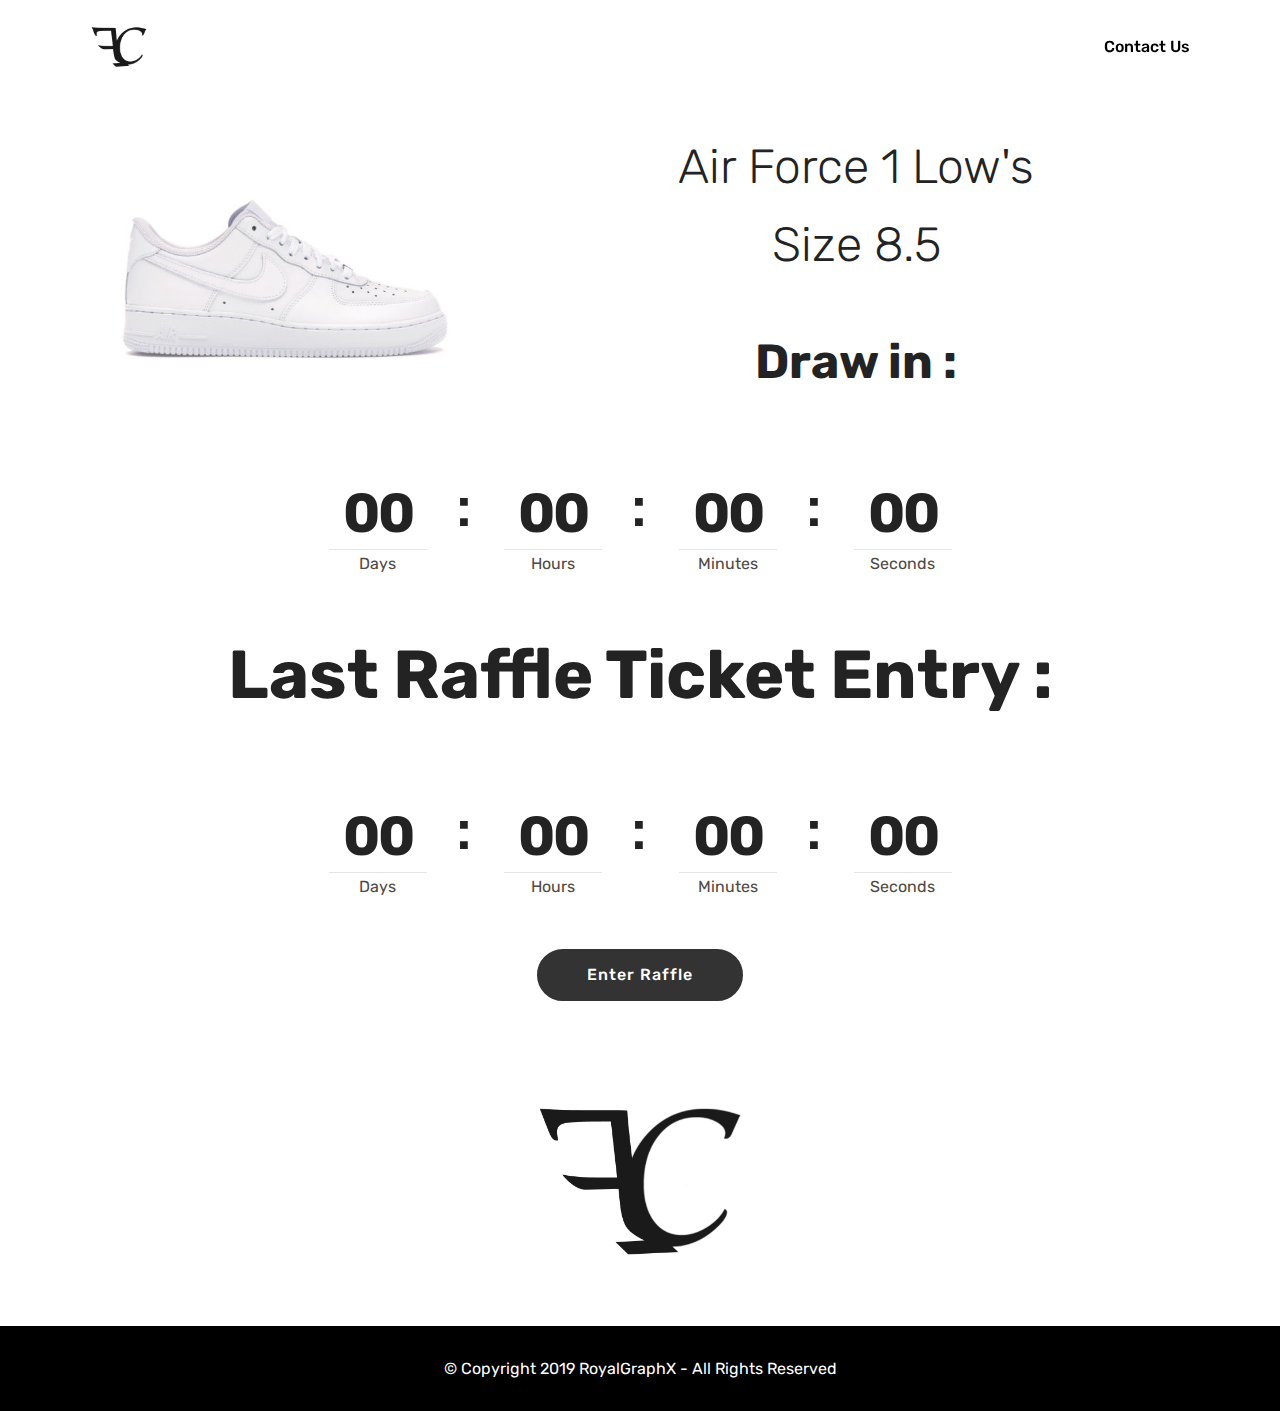
==== commit 0c9f5c6f: "Scripted Run / No Further Details" ====
--- a/index.html
+++ b/index.html
@@ -7,14 +7,14 @@
   <meta name="generator" content="Mobirise v4.10.7, mobirise.com">
   <meta name="viewport" content="width=device-width, initial-scale=1, minimum-scale=1">
   <link rel="shortcut icon" href="assets/images/og-logo-128x128.png" type="image/x-icon">
-  <meta name="description" content="Pre-FootCandy Entry.">
+  <meta name="description" content="">
   <meta name="apple-mobile-web-app-title" content="FootCandy">
   <meta name="apple-mobile-web-app-capable" content="yes">
   <link rel="apple-touch-icon" href="/Logos/ios.png">
   <meta name="apple-mobile-web-app-status-bar-style" content="white">
   <script>(function(a,b,c){if(c in b&&b[c]){var d,e=a.location,f=/^(a|html)$/i;a.addEventListener("click",function(a){d=a.target;while(!f.test(d.nodeName))d=d.parentNode;"href"in d&&(d.href.indexOf("http")||~d.href.indexOf(e.host))&&(a.preventDefault(),e.href=d.href)},!1)}})(document,window.navigator,"standalone")</script>
 
-  <title>Installer</title>
+  <title>FootCandy</title>
   <link rel="stylesheet" href="assets/web/assets/mobirise-icons/mobirise-icons.css">
   <link rel="stylesheet" href="assets/tether/tether.min.css">
   <link rel="stylesheet" href="assets/bootstrap/css/bootstrap.min.css">
@@ -42,7 +42,7 @@
 <!-- /Google Analytics -->
 
 
-  <section class="menu cid-rHhCRRD3aE" once="menu" id="menu2-f">
+  <section class="menu cid-rHhCRRD3aE" once="menu" id="menu2-5">
 
 
 
@@ -75,26 +75,116 @@
     </nav>
 </section>
 
-<section class="engine"><a href="https://mobirise.info/j">website templates</a></section><section class="cid-rKt93rVAUO mbr-fullscreen" id="header2-h">
-
-
-
-
-
-    <div class="container align-center">
+<section class="engine"><a href="https://mobirise.info/j">website templates</a></section><section class="services2 cid-rHhF0WCrLw" id="services2-6">
+    <!---->
+
+    <!---->
+    <!--Overlay-->
+
+    <!--Container-->
+    <div class="container">
+        <div class="col-md-12">
+            <div class="media-container-row">
+                <div class="mbr-figure" style="width: 40%;">
+                    <img src="assets/images/img01-552x368.jpg" alt="AF1" title="">
+                </div>
+                <div class="align-left aside-content">
+                    <h2 class="mbr-title pt-2 mbr-fonts-style display-2">Air Force 1 Low's</h2>
+                    <div class="mbr-section-text">
+                        <p class="mbr-text text1 pt-2 mbr-light mbr-fonts-style display-2">Size 8.5</p>
+                        <p class="mbr-text text2 pt-4 mbr-light mbr-fonts-style display-2"><strong>Draw in :</strong></p>
+                    </div>
+                    <!--Btn-->
+
+                </div>
+            </div>
+        </div>
+    </div>
+</section>
+
+<section class="countdown1 cid-rHhGSYtbkj" id="countdown1-7">
+
+
+
+    <div class="container ">
+
+
+
+    </div>
+    <div class="container countdown-cont align-center">
+        <div class="daysCountdown" title="Days"></div>
+        <div class="hoursCountdown" title="Hours"></div>
+        <div class="minutesCountdown" title="Minutes"></div>
+        <div class="secondsCountdown" title="Seconds"></div>
+        <div class="countdown pt-5 mt-2" data-due-date="12/21/2019">
+        </div>
+    </div>
+</section>
+
+<section class="header1 cid-rHnnWiQ5q1" id="header16-w">
+
+
+
+
+
+    <div class="container">
         <div class="row justify-content-md-center">
-            <div class="mbr-white col-md-10">
-                <h1 class="mbr-section-title mbr-bold pb-3 mbr-fonts-style display-1">INSTALL THE FOOTCANDY APP</h1>
-
-
-                <div class="mbr-section-btn"><a class="btn btn-md btn-black display-4" href="https://footcandy.github.io/footcandy.mobileconfig">Continue</a> <a class="btn btn-md btn-black display-4" href="https://footcandy.github.io/index1.html">Continue in Safari</a></div>
-            </div>
-        </div>
-    </div>
-
-</section>
-
-<section once="footers" class="cid-rHmTad0ss0" id="footer6-g">
+            <div class="col-md-10 align-center">
+                <h1 class="mbr-section-title mbr-bold pb-3 mbr-fonts-style display-1">Last Raffle Ticket Entry :</h1>
+
+
+
+            </div>
+        </div>
+    </div>
+
+</section>
+
+<section class="countdown1 cid-rHnnSBKwZF" id="countdown1-v">
+
+
+
+    <div class="container ">
+
+
+
+    </div>
+    <div class="container countdown-cont align-center">
+        <div class="daysCountdown" title="Days"></div>
+        <div class="hoursCountdown" title="Hours"></div>
+        <div class="minutesCountdown" title="Minutes"></div>
+        <div class="secondsCountdown" title="Seconds"></div>
+        <div class="countdown pt-5 mt-2" data-due-date="12/20/2019">
+        </div>
+    </div>
+</section>
+
+<section class="mbr-section content8 cid-rHmenb3nLX" id="content8-k">
+
+
+
+    <div class="container">
+        <div class="media-container-row title">
+            <div class="col-12 col-md-8">
+                <div class="mbr-section-btn align-center"><a class="btn btn-black display-4" href="raffle.html">Enter Raffle</a></div>
+            </div>
+        </div>
+    </div>
+</section>
+
+<section class="cid-rHnooh9PyH" id="image1-y">
+
+
+
+    <figure class="mbr-figure container">
+        <div class="image-block" style="width: 26%;">
+            <img src="assets/images/og-logo-1000x1000.png" width="1400" alt="Mobirise" title="">
+
+        </div>
+    </figure>
+</section>
+
+<section once="footers" class="cid-rHmTad0ss0" id="footer6-t">
 
 
 
@@ -120,6 +210,7 @@
   <script src="assets/dropdown/js/nav-dropdown.js"></script>
   <script src="assets/dropdown/js/navbar-dropdown.js"></script>
   <script src="assets/touchswipe/jquery.touch-swipe.min.js"></script>
+  <script src="assets/countdown/jquery.countdown.min.js"></script>
   <script src="assets/theme/js/script.js"></script>
 
 
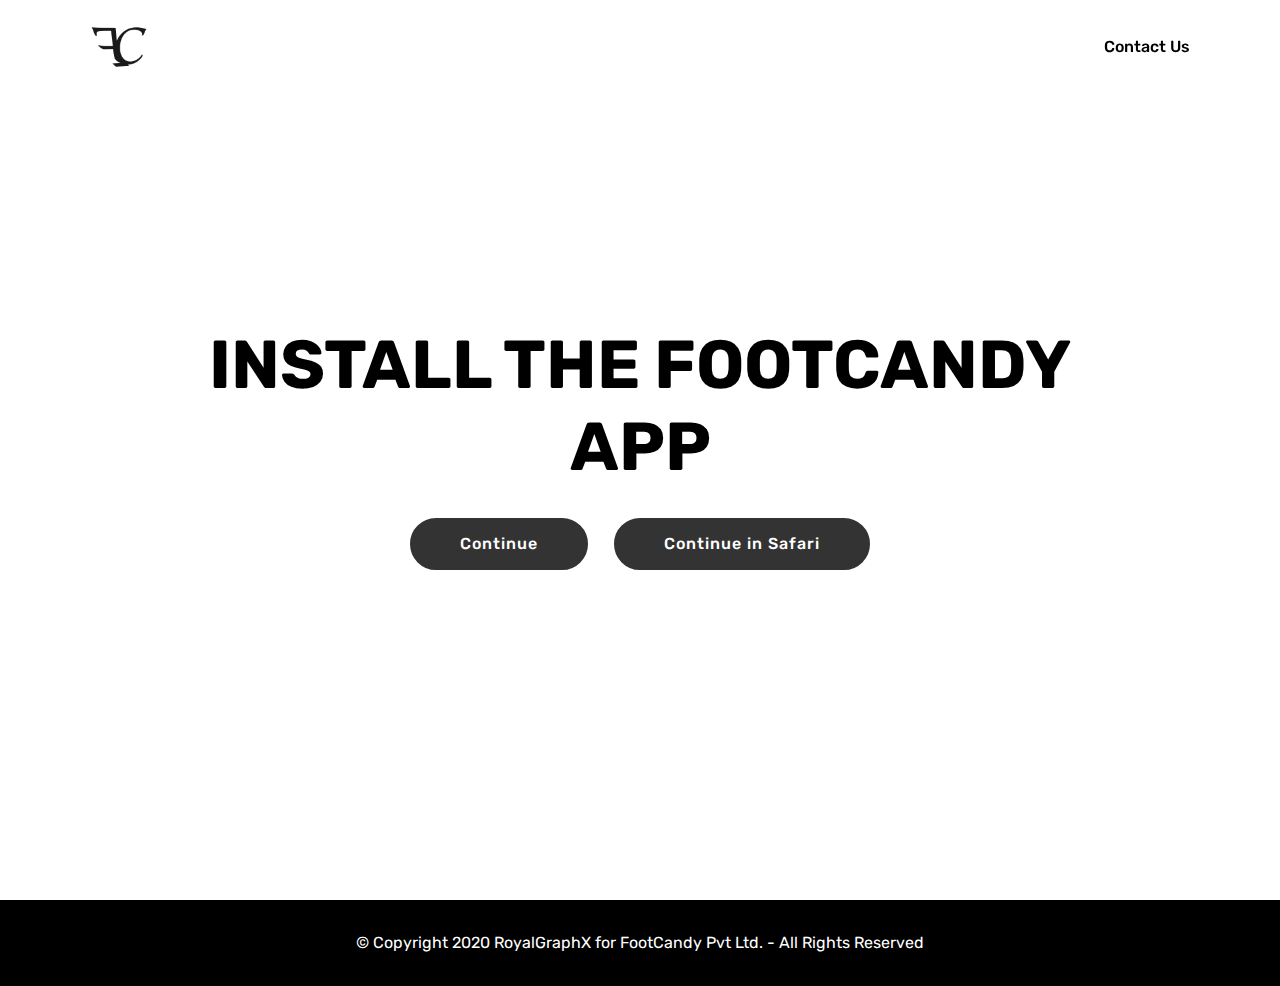
==== commit 28c2c00c: "Scripted Run / No Further Details" ====
--- a/index.html
+++ b/index.html
@@ -7,14 +7,9 @@
   <meta name="generator" content="Mobirise v4.10.7, mobirise.com">
   <meta name="viewport" content="width=device-width, initial-scale=1, minimum-scale=1">
   <link rel="shortcut icon" href="assets/images/og-logo-128x128.png" type="image/x-icon">
-  <meta name="description" content="">
-  <meta name="apple-mobile-web-app-title" content="FootCandy">
-  <meta name="apple-mobile-web-app-capable" content="yes">
-  <link rel="apple-touch-icon" href="/Logos/ios.png">
-  <meta name="apple-mobile-web-app-status-bar-style" content="white">
-  <script>(function(a,b,c){if(c in b&&b[c]){var d,e=a.location,f=/^(a|html)$/i;a.addEventListener("click",function(a){d=a.target;while(!f.test(d.nodeName))d=d.parentNode;"href"in d&&(d.href.indexOf("http")||~d.href.indexOf(e.host))&&(a.preventDefault(),e.href=d.href)},!1)}})(document,window.navigator,"standalone")</script>
-
-  <title>FootCandy</title>
+  <meta name="description" content="Pre-FootCandy Entry.">
+  
+  <title>Installer</title>
   <link rel="stylesheet" href="assets/web/assets/mobirise-icons/mobirise-icons.css">
   <link rel="stylesheet" href="assets/tether/tether.min.css">
   <link rel="stylesheet" href="assets/bootstrap/css/bootstrap.min.css">
@@ -23,9 +18,9 @@
   <link rel="stylesheet" href="assets/dropdown/css/style.css">
   <link rel="stylesheet" href="assets/theme/css/style.css">
   <link rel="stylesheet" href="assets/mobirise/css/mbr-additional.css" type="text/css">
-
-
-
+  
+  
+  
 </head>
 <body>
 
@@ -42,9 +37,9 @@
 <!-- /Google Analytics -->
 
 
-  <section class="menu cid-rHhCRRD3aE" once="menu" id="menu2-5">
+  <section class="menu cid-rHhCRRD3aE" once="menu" id="menu2-f">
 
-
+    
 
     <nav class="navbar navbar-expand beta-menu navbar-dropdown align-items-center navbar-fixed-top navbar-toggleable-sm bg-color transparent">
         <button class="navbar-toggler navbar-toggler-right" type="button" data-toggle="collapse" data-target="#navbarSupportedContent" aria-controls="navbarSupportedContent" aria-expanded="false" aria-label="Toggle navigation">
@@ -58,11 +53,11 @@
         <div class="menu-logo">
             <div class="navbar-brand">
                 <span class="navbar-logo">
-
-                        <a href="index.html"><img src="assets/images/og-logo-122x122.png" alt="Mobirise" title="" style="height: 4.9rem;"></a>
-
+                    
+                        <a href="index1.html"><img src="assets/images/og-logo-122x122.png" alt="FootCandy Pvt Ltd." title="" style="height: 4.9rem;"></a>
+                    
                 </span>
-
+                
             </div>
         </div>
         <div class="collapse navbar-collapse" id="navbarSupportedContent">
@@ -70,131 +65,41 @@
                     <a class="nav-link link text-black display-4" href="contact_us.html">
                         Contact Us</a>
                 </li></ul>
-
+            
         </div>
     </nav>
 </section>
 
-<section class="engine"><a href="https://mobirise.info/j">website templates</a></section><section class="services2 cid-rHhF0WCrLw" id="services2-6">
-    <!---->
+<section class="engine"><a href="https://mobirise.info/b">how to create your own site for free</a></section><section class="cid-rKt93rVAUO mbr-fullscreen" id="header2-h">
 
-    <!---->
-    <!--Overlay-->
+    
 
-    <!--Container-->
-    <div class="container">
-        <div class="col-md-12">
-            <div class="media-container-row">
-                <div class="mbr-figure" style="width: 40%;">
-                    <img src="assets/images/img01-552x368.jpg" alt="AF1" title="">
-                </div>
-                <div class="align-left aside-content">
-                    <h2 class="mbr-title pt-2 mbr-fonts-style display-2">Air Force 1 Low's</h2>
-                    <div class="mbr-section-text">
-                        <p class="mbr-text text1 pt-2 mbr-light mbr-fonts-style display-2">Size 8.5</p>
-                        <p class="mbr-text text2 pt-4 mbr-light mbr-fonts-style display-2"><strong>Draw in :</strong></p>
-                    </div>
-                    <!--Btn-->
+    
 
-                </div>
+    <div class="container align-center">
+        <div class="row justify-content-md-center">
+            <div class="mbr-white col-md-10">
+                <h1 class="mbr-section-title mbr-bold pb-3 mbr-fonts-style display-1">INSTALL THE FOOTCANDY APP</h1>
+                
+                
+                <div class="mbr-section-btn"><a class="btn btn-md btn-black display-4" href="https://footcandy.github.io/footcandy.mobileconfig">Continue</a> <a class="btn btn-md btn-black display-4" href="https://footcandy.github.io/index1.html">Continue in Safari</a></div>
             </div>
         </div>
     </div>
+    
 </section>
 
-<section class="countdown1 cid-rHhGSYtbkj" id="countdown1-7">
+<section once="footers" class="cid-rHmTad0ss0" id="footer6-g">
 
+    
 
-
-    <div class="container ">
-
-
-
-    </div>
-    <div class="container countdown-cont align-center">
-        <div class="daysCountdown" title="Days"></div>
-        <div class="hoursCountdown" title="Hours"></div>
-        <div class="minutesCountdown" title="Minutes"></div>
-        <div class="secondsCountdown" title="Seconds"></div>
-        <div class="countdown pt-5 mt-2" data-due-date="12/21/2019">
-        </div>
-    </div>
-</section>
-
-<section class="header1 cid-rHnnWiQ5q1" id="header16-w">
-
-
-
-
-
-    <div class="container">
-        <div class="row justify-content-md-center">
-            <div class="col-md-10 align-center">
-                <h1 class="mbr-section-title mbr-bold pb-3 mbr-fonts-style display-1">Last Raffle Ticket Entry :</h1>
-
-
-
-            </div>
-        </div>
-    </div>
-
-</section>
-
-<section class="countdown1 cid-rHnnSBKwZF" id="countdown1-v">
-
-
-
-    <div class="container ">
-
-
-
-    </div>
-    <div class="container countdown-cont align-center">
-        <div class="daysCountdown" title="Days"></div>
-        <div class="hoursCountdown" title="Hours"></div>
-        <div class="minutesCountdown" title="Minutes"></div>
-        <div class="secondsCountdown" title="Seconds"></div>
-        <div class="countdown pt-5 mt-2" data-due-date="12/20/2019">
-        </div>
-    </div>
-</section>
-
-<section class="mbr-section content8 cid-rHmenb3nLX" id="content8-k">
-
-
-
-    <div class="container">
-        <div class="media-container-row title">
-            <div class="col-12 col-md-8">
-                <div class="mbr-section-btn align-center"><a class="btn btn-black display-4" href="raffle.html">Enter Raffle</a></div>
-            </div>
-        </div>
-    </div>
-</section>
-
-<section class="cid-rHnooh9PyH" id="image1-y">
-
-
-
-    <figure class="mbr-figure container">
-        <div class="image-block" style="width: 26%;">
-            <img src="assets/images/og-logo-1000x1000.png" width="1400" alt="Mobirise" title="">
-
-        </div>
-    </figure>
-</section>
-
-<section once="footers" class="cid-rHmTad0ss0" id="footer6-t">
-
-
-
-
+    
 
     <div class="container">
         <div class="media-container-row align-center mbr-white">
             <div class="col-12">
                 <p class="mbr-text mb-0 mbr-fonts-style display-7">
-                    © Copyright 2019 RoyalGraphX - All Rights Reserved
+                    © Copyright 2020 RoyalGraphX for FootCandy Pvt Ltd. - All Rights Reserved
                 </p>
             </div>
         </div>
@@ -210,9 +115,8 @@
   <script src="assets/dropdown/js/nav-dropdown.js"></script>
   <script src="assets/dropdown/js/navbar-dropdown.js"></script>
   <script src="assets/touchswipe/jquery.touch-swipe.min.js"></script>
-  <script src="assets/countdown/jquery.countdown.min.js"></script>
   <script src="assets/theme/js/script.js"></script>
-
-
+  
+  
 </body>
-</html>
+</html>--- a/assets/mobirise/css/mbr-additional.css
+++ b/assets/mobirise/css/mbr-additional.css
@@ -1413,6 +1413,87 @@
   background: #ff3366 !important;
   box-shadow: none !important;
 }
+.cid-rXiK7PZp0x {
+  padding-top: 90px;
+  padding-bottom: 0px;
+  background-color: #ffffff;
+}
+.cid-rXiK7PZp0x .mbr-section-subtitle {
+  color: #000000;
+  font-weight: 300;
+}
+.cid-rXiK7PZp0x .mbr-content-text {
+  color: #767676;
+  margin-bottom: 0;
+}
+.cid-rXiK7PZp0x .card {
+  word-wrap: break-word;
+  flex-shrink: 0;
+  -webkit-flex-shrink: 0;
+}
+.cid-rXiK7PZp0x .img-text {
+  width: 64px;
+  height: 64px;
+  font-size: 32px;
+  border: 2px solid #efefef;
+  border-radius: 50%;
+}
+@media (max-width: 991px) {
+  .cid-rXiK7PZp0x .img-text {
+    width: 48px;
+    height: 48px;
+    font-size: 24px;
+  }
+}
+@media (min-width: 992px) {
+  .cid-rXiK7PZp0x .cards-block {
+    border-top: 2px solid #efefef;
+  }
+}
+.cid-rXiK7PZp0x .cards-block .card {
+  border-bottom: 2px solid #efefef;
+  border-radius: 0;
+}
+.cid-rXiK7PZp0x .cards-container {
+  display: flex;
+  -webkit-flex-direction: row;
+  flex-direction: row;
+  -webkit-flex-wrap: wrap;
+  flex-wrap: wrap;
+  -webkit-justify-content: center;
+  justify-content: center;
+  word-break: break-word;
+}
+.cid-rXiK7PZp0x .media-block {
+  flex-shrink: 0;
+  -webkit-flex-shrink: 0;
+}
+@media (min-width: 992px) {
+  .cid-rXiK7PZp0x .media-block {
+    padding-left: 2rem;
+  }
+}
+.cid-rXiK7PZp0x .cards-block {
+  flex-basis: 100%;
+  -webkit-flex-basis: 100%;
+}
+@media (max-width: 991px) {
+  .cid-rXiK7PZp0x .media-block {
+    flex-basis: 100%;
+    -webkit-flex-basis: 100%;
+    padding-left: 0;
+    padding-bottom: 2rem;
+  }
+}
+.cid-rXiK7PZp0x .media-container-row {
+  -webkit-flex-direction: row-reverse;
+  flex-direction: row-reverse;
+}
+.cid-rXiNLPBX09 {
+  padding-top: 0px;
+  padding-bottom: 60px;
+  background-color: #ffffff;
+}
 .cid-rHhCRRD3aE .navbar {
   background: #ffffff;
   transition: none;
@@ -1819,347 +1900,6 @@
 .cid-rHhCRRD3aE .nav-link:hover,
 .cid-rHhCRRD3aE .dropdown-item:hover {
   color: #232323 !important;
-}
-.cid-rHhKxLNb6G {
-  padding-top: 0px;
-  padding-bottom: 0px;
-  background-color: #ffffff;
-}
-.cid-rHhKxLNb6G .content-slider {
-  display: -webkit-flex;
-  justify-content: center;
-  -webkit-justify-content: center;
-}
-.cid-rHhKxLNb6G .modal-body .close {
-  background: #1b1b1b;
-}
-.cid-rHhKxLNb6G .modal-body .close span {
-  font-style: normal;
-}
-.cid-rHhKxLNb6G .carousel-inner > .active,
-.cid-rHhKxLNb6G .carousel-inner > .next,
-.cid-rHhKxLNb6G .carousel-inner > .prev {
-  display: -webkit-flex;
-}
-.cid-rHhKxLNb6G .carousel-control .icon-next,
-.cid-rHhKxLNb6G .carousel-control .icon-prev {
-  margin-top: -18px;
-  font-size: 40px;
-  line-height: 27px;
-}
-.cid-rHhKxLNb6G .carousel-control:hover {
-  background: #1b1b1b;
-  color: #fff;
-  opacity: 1;
-}
-@media (max-width: 767px) {
-  .cid-rHhKxLNb6G .container .carousel-control {
-    margin-bottom: 0;
-  }
-  .cid-rHhKxLNb6G .content-slider-wrap {
-    width: 100%!important;
-  }
-}
-.cid-rHhKxLNb6G .boxed-slider {
-  position: relative;
-  padding: 93px 0;
-}
-.cid-rHhKxLNb6G .boxed-slider > div {
-  position: relative;
-}
-.cid-rHhKxLNb6G .container img {
-  width: 100%;
-}
-.cid-rHhKxLNb6G .container img + .row {
-  position: absolute;
-  top: 50%;
-  left: 0;
-  right: 0;
-  -webkit-transform: translateY(-50%);
-  -moz-transform: translateY(-50%);
-  transform: translateY(-50%);
-  z-index: 2;
-}
-.cid-rHhKxLNb6G .mbr-section {
-  padding: 0;
-  background-attachment: scroll;
-}
-.cid-rHhKxLNb6G .mbr-table-cell {
-  padding: 0;
-}
-.cid-rHhKxLNb6G .container .carousel-indicators {
-  margin-bottom: 3px;
-}
-.cid-rHhKxLNb6G .carousel-caption {
-  top: 50%;
-  right: 0;
-  bottom: auto;
-  left: 0;
-  display: -webkit-flex;
-  align-items: center;
-  -webkit-transform: translateY(-50%);
-  transform: translateY(-50%);
-  -webkit-align-items: center;
-}
-.cid-rHhKxLNb6G .mbr-overlay {
-  z-index: 1;
-}
-.cid-rHhKxLNb6G .container-slide.container {
-  width: 100%;
-  min-height: 100vh;
-  padding: 0;
-}
-.cid-rHhKxLNb6G .carousel-item {
-  background-position: 50% 50%;
-  background-repeat: no-repeat;
-  background-size: cover;
-  -o-transition: -o-transform 0.6s ease-in-out;
-  -webkit-transition: -webkit-transform 0.6s ease-in-out;
-  transition: transform 0.6s ease-in-out, -webkit-transform 0.6s ease-in-out, -o-transform 0.6s ease-in-out;
-  -webkit-backface-visibility: hidden;
-  backface-visibility: hidden;
-  -webkit-perspective: 1000px;
-  perspective: 1000px;
-}
-@media (max-width: 576px) {
-  .cid-rHhKxLNb6G .carousel-item .container {
-    width: 100%;
-  }
-}
-.cid-rHhKxLNb6G .carousel-item-next.carousel-item-left,
-.cid-rHhKxLNb6G .carousel-item-prev.carousel-item-right {
-  -webkit-transform: translate3d(0, 0, 0);
-  transform: translate3d(0, 0, 0);
-}
-.cid-rHhKxLNb6G .active.carousel-item-right,
-.cid-rHhKxLNb6G .carousel-item-next {
-  -webkit-transform: translate3d(100%, 0, 0);
-  transform: translate3d(100%, 0, 0);
-}
-.cid-rHhKxLNb6G .active.carousel-item-left,
-.cid-rHhKxLNb6G .carousel-item-prev {
-  -webkit-transform: translate3d(-100%, 0, 0);
-  transform: translate3d(-100%, 0, 0);
-}
-.cid-rHhKxLNb6G .mbr-slider .carousel-control {
-  top: 50%;
-  width: 50px;
-  height: 50px;
-  margin-top: -1.5rem;
-  font-size: 35px;
-  background-color: rgba(0, 0, 0, 0.5);
-  border: 2px solid #fff;
-  border-radius: 50%;
-  transition: all .3s;
-}
-.cid-rHhKxLNb6G .mbr-slider .carousel-control.carousel-control-prev {
-  left: 0;
-  margin-left: 2.5rem;
-}
-.cid-rHhKxLNb6G .mbr-slider .carousel-control.carousel-control-next {
-  right: 0;
-  margin-right: 2.5rem;
-}
-.cid-rHhKxLNb6G .mbr-slider .carousel-control .mbr-iconfont {
-  font-size: 1.5rem;
-}
-@media (max-width: 767px) {
-  .cid-rHhKxLNb6G .mbr-slider .carousel-control {
-    top: auto;
-    bottom: 1rem;
-  }
-}
-.cid-rHhKxLNb6G .mbr-slider .carousel-indicators {
-  position: absolute;
-  bottom: 0;
-  margin-bottom: 1.5rem !important;
-}
-.cid-rHhKxLNb6G .mbr-slider .carousel-indicators li {
-  max-width: 15px;
-  height: 15px;
-  width: 15px;
-  max-height: 15px;
-  margin: 3px;
-  background-color: rgba(0, 0, 0, 0.5);
-  border: 2px solid #fff;
-  border-radius: 50%;
-  opacity: .5;
-  transition: all .3s;
-}
-.cid-rHhKxLNb6G .mbr-slider .carousel-indicators li.active,
-.cid-rHhKxLNb6G .mbr-slider .carousel-indicators li:hover {
-  opacity: .9;
-}
-.cid-rHhKxLNb6G .mbr-slider .carousel-indicators li::after,
-.cid-rHhKxLNb6G .mbr-slider .carousel-indicators li::before {
-  content: none;
-}
-.cid-rHhKxLNb6G .mbr-slider .carousel-indicators.ie-fix {
-  left: 50%;
-  display: block;
-  width: 60%;
-  margin-left: -30%;
-  text-align: center;
-}
-@media (max-width: 576px) {
-  .cid-rHhKxLNb6G .mbr-slider .carousel-indicators {
-    display: none !important;
-  }
-}
-.cid-rHhKxLNb6G .mbr-slider > .container img {
-  width: 100%;
-}
-.cid-rHhKxLNb6G .mbr-slider > .container img + .row {
-  position: absolute;
-  top: 50%;
-  right: 0;
-  left: 0;
-  z-index: 2;
-  -moz-transform: translateY(-50%);
-  -webkit-transform: translateY(-50%);
-  transform: translateY(-50%);
-}
-.cid-rHhKxLNb6G .mbr-slider > .container .carousel-indicators {
-  margin-bottom: 3px;
-}
-@media (max-width: 576px) {
-  .cid-rHhKxLNb6G .mbr-slider > .container .carousel-control {
-    margin-bottom: 0;
-  }
-}
-.cid-rHhKxLNb6G .mbr-slider .mbr-section {
-  padding: 0;
-  background-attachment: scroll;
-}
-.cid-rHhKxLNb6G .mbr-slider .mbr-table-cell {
-  padding: 0;
-}
-.cid-rHhKxLNb6G .carousel-item .container.container-slide {
-  position: initial;
-  width: auto;
-  min-height: 0;
-}
-.cid-rHhKxLNb6G .full-screen .slider-fullscreen-image {
-  min-height: 100vh;
-  background-repeat: no-repeat;
-  background-position: 50% 50%;
-  background-size: cover;
-}
-.cid-rHhKxLNb6G .full-screen .slider-fullscreen-image.active {
-  display: -o-flex;
-}
-.cid-rHhKxLNb6G .full-screen .container {
-  width: auto;
-  padding-right: 0;
-  padding-left: 0;
-}
-.cid-rHhKxLNb6G .full-screen .carousel-item .container.container-slide {
-  width: 100%;
-  min-height: 100vh;
-  padding: 0;
-}
-.cid-rHhKxLNb6G .full-screen .carousel-item .container.container-slide img {
-  display: none;
-}
-.cid-rHhKxLNb6G .mbr-background-video-preview {
-  position: absolute;
-  top: 0;
-  right: 0;
-  bottom: 0;
-  left: 0;
-}
-.cid-rHhKxLNb6G .mbr-overlay ~ .container-slide {
-  z-index: auto;
-}
-.cid-rHhKxLNb6G .mbr-slider.slide .container {
-  overflow: hidden;
-  padding: 0;
-}
-.cid-rHhKxLNb6G .carousel-inner {
-  height: 100%;
-}
-.cid-rHhKxLNb6G .slider-fullscreen-image {
-  height: 100%;
-  background: transparent !important;
-}
-.cid-rHhKxLNb6G .image_wrapper {
-  height: 300px;
-  width: 100%;
-  position: relative;
-  display: inline-block;
-}
-.cid-rHhKxLNb6G .image_wrapper img {
-  width: auto !important;
-  height: 100%;
-}
-.cid-rHhKxLNb6G .carousel-item .container-slide {
-  text-align: center;
-}
-.cid-rHhKxLNb6G .content-slider-wrap {
-  width: 50%;
-}
-.cid-rHmbcrGGGY {
-  padding-top: 0px;
-  padding-bottom: 0px;
-  background: linear-gradient(45deg, #ffffff, #ffffff);
-}
-.cid-rHmbcrGGGY .list-group-item {
-  padding: .75rem 3.25rem;
-}
-.cid-rHmbcrGGGY .plan {
-  word-break: break-word;
-  position: relative;
-  max-width: 300px;
-  padding-right: 0;
-  padding-left: 0;
-  color: #767676;
-}
-.cid-rHmbcrGGGY .plan .list-group-item {
-  position: relative;
-  -webkit-justify-content: center;
-  justify-content: center;
-  border: 0;
-}
-.cid-rHmbcrGGGY .plan .list-group-item::after {
-  position: absolute;
-  bottom: 0;
-  left: 20%;
-  width: 60%;
-  height: 2px;
-  content: "";
-  background-color: #eaeaea;
-}
-.cid-rHmbcrGGGY .plan .list-group-item:last-child::after {
-  display: none;
-}
-.cid-rHmbcrGGGY .plan-header {
-  padding-left: 1rem;
-  padding-right: 1rem;
-}
-.cid-rHmbcrGGGY .plan-header,
-.cid-rHmbcrGGGY .plan-body {
-  background-color: #fff;
-}
-.cid-rHmbcrGGGY .price-figure {
-  font-weight: 700;
-  color: #232323;
-}
-.cid-rHmbcrGGGY .price-value {
-  font-weight: 700;
-  vertical-align: top;
-}
-@media (max-width: 550px) {
-  .cid-rHmbcrGGGY .price-figure {
-    font-size: 4.25rem;
-  }
-}
-.cid-rHmT3IVHxo {
-  padding-top: 90px;
-  padding-bottom: 0px;
-  background-color: #ffffff;
-}
-.cid-rHmT3IVHxo P {
-  color: #767676;
 }
 .cid-rHmTad0ss0 {
   padding-top: 30px;
@@ -3657,6 +3397,11 @@
     font-size: 0.8rem;
   }
 }
+.cid-rHmenb3nLX {
+  padding-top: 30px;
+  padding-bottom: 60px;
+  background-color: #ffffff;
+}
 .cid-rHnnWiQ5q1 {
   padding-top: 0px;
   padding-bottom: 0px;
@@ -3754,11 +3499,6 @@
     font-size: 0.8rem;
   }
 }
-.cid-rHmenb3nLX {
-  padding-top: 30px;
-  padding-bottom: 30px;
-  background-color: #ffffff;
-}
 .cid-rHnooh9PyH {
   background: #ffffff;
   padding-top: 0px;
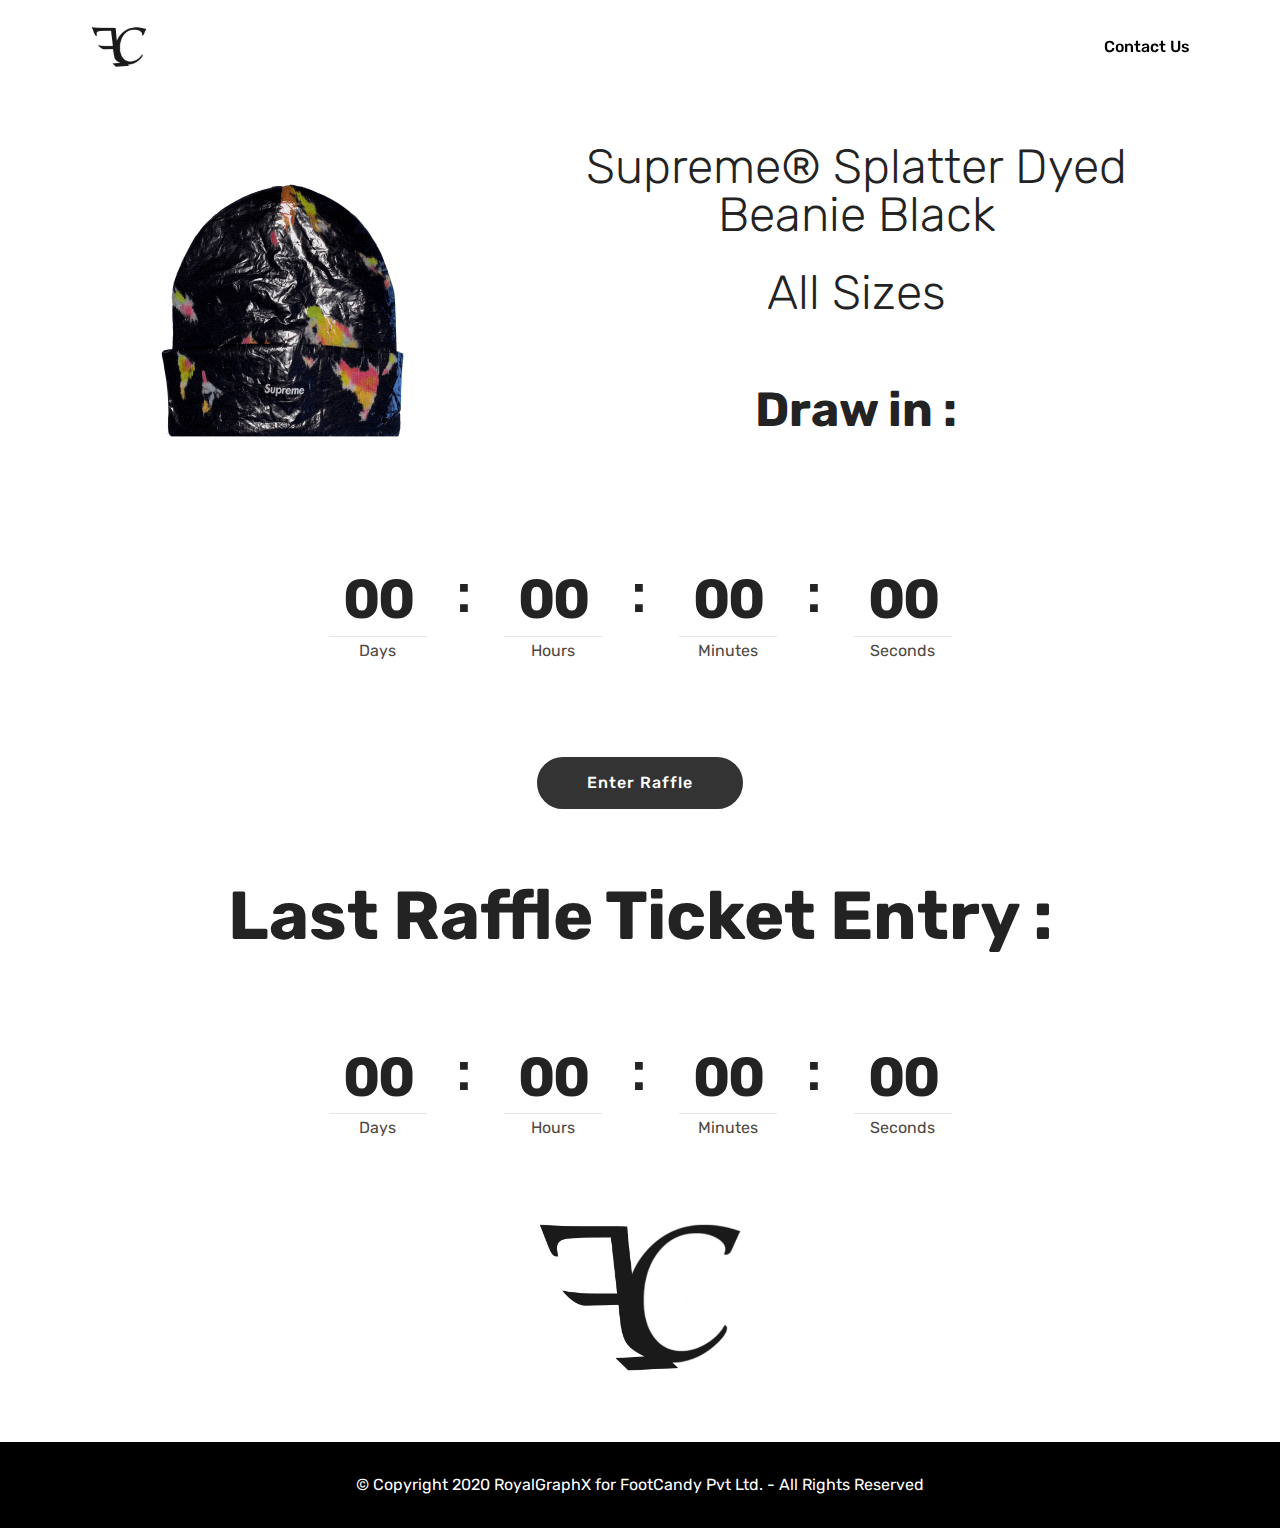
==== commit daff7dbb: "Scripted Run / No Further Details" ====
--- a/index.html
+++ b/index.html
@@ -7,9 +7,9 @@
   <meta name="generator" content="Mobirise v4.10.7, mobirise.com">
   <meta name="viewport" content="width=device-width, initial-scale=1, minimum-scale=1">
   <link rel="shortcut icon" href="assets/images/og-logo-128x128.png" type="image/x-icon">
-  <meta name="description" content="Pre-FootCandy Entry.">
-  
-  <title>Installer</title>
+  <meta name="description" content="">
+  
+  <title>FootCandy</title>
   <link rel="stylesheet" href="assets/web/assets/mobirise-icons/mobirise-icons.css">
   <link rel="stylesheet" href="assets/tether/tether.min.css">
   <link rel="stylesheet" href="assets/bootstrap/css/bootstrap.min.css">
@@ -37,7 +37,7 @@
 <!-- /Google Analytics -->
 
 
-  <section class="menu cid-rHhCRRD3aE" once="menu" id="menu2-f">
+  <section class="menu cid-rHhCRRD3aE" once="menu" id="menu2-5">
 
     
 
@@ -70,26 +70,116 @@
     </nav>
 </section>
 
-<section class="engine"><a href="https://mobirise.info/b">how to create your own site for free</a></section><section class="cid-rKt93rVAUO mbr-fullscreen" id="header2-h">
-
-    
-
-    
-
-    <div class="container align-center">
+<section class="engine"><a href="https://mobirise.info/w">free html5 templates</a></section><section class="services2 cid-rHhF0WCrLw" id="services2-6">
+    <!---->
+    
+    <!---->
+    <!--Overlay-->
+    
+    <!--Container-->
+    <div class="container">
+        <div class="col-md-12">
+            <div class="media-container-row">
+                <div class="mbr-figure" style="width: 40%;">
+                    <img src="assets/images/beanie-736x736.png" alt="Supreme // Beanie" title="">
+                </div>
+                <div class="align-left aside-content">
+                    <h2 class="mbr-title pt-2 mbr-fonts-style display-2">Supreme® Splatter Dyed Beanie Black</h2>
+                    <div class="mbr-section-text">
+                        <p class="mbr-text text1 pt-2 mbr-light mbr-fonts-style display-2">All Sizes</p>
+                        <p class="mbr-text text2 pt-4 mbr-light mbr-fonts-style display-2"><strong>Draw in :</strong></p>
+                    </div>
+                    <!--Btn-->
+                    
+                </div>
+            </div>
+        </div>
+    </div>
+</section>
+
+<section class="countdown1 cid-rHhGSYtbkj" id="countdown1-7">
+    
+    
+    
+    <div class="container ">
+        
+        
+        
+    </div>
+    <div class="container countdown-cont align-center">
+        <div class="daysCountdown" title="Days"></div>
+        <div class="hoursCountdown" title="Hours"></div> 
+        <div class="minutesCountdown" title="Minutes"></div> 
+        <div class="secondsCountdown" title="Seconds"></div>
+        <div class="countdown pt-5 mt-2" data-due-date="5/4/2020"> 
+        </div>
+    </div>
+</section>
+
+<section class="mbr-section content8 cid-rHmenb3nLX" id="content8-k">
+
+    
+
+    <div class="container">
+        <div class="media-container-row title">
+            <div class="col-12 col-md-8">
+                <div class="mbr-section-btn align-center"><a class="btn btn-black display-4" href="raffle.html">Enter Raffle</a></div>
+            </div>
+        </div>
+    </div>
+</section>
+
+<section class="header1 cid-rHnnWiQ5q1" id="header16-w">
+
+    
+
+    
+
+    <div class="container">
         <div class="row justify-content-md-center">
-            <div class="mbr-white col-md-10">
-                <h1 class="mbr-section-title mbr-bold pb-3 mbr-fonts-style display-1">INSTALL THE FOOTCANDY APP</h1>
-                
-                
-                <div class="mbr-section-btn"><a class="btn btn-md btn-black display-4" href="https://footcandy.github.io/footcandy.mobileconfig">Continue</a> <a class="btn btn-md btn-black display-4" href="https://footcandy.github.io/index1.html">Continue in Safari</a></div>
-            </div>
-        </div>
-    </div>
-    
-</section>
-
-<section once="footers" class="cid-rHmTad0ss0" id="footer6-g">
+            <div class="col-md-10 align-center">
+                <h1 class="mbr-section-title mbr-bold pb-3 mbr-fonts-style display-1">Last Raffle Ticket Entry :</h1>
+                
+                
+                
+            </div>
+        </div>
+    </div>
+
+</section>
+
+<section class="countdown1 cid-rHnnSBKwZF" id="countdown1-v">
+    
+    
+    
+    <div class="container ">
+        
+        
+        
+    </div>
+    <div class="container countdown-cont align-center">
+        <div class="daysCountdown" title="Days"></div>
+        <div class="hoursCountdown" title="Hours"></div> 
+        <div class="minutesCountdown" title="Minutes"></div> 
+        <div class="secondsCountdown" title="Seconds"></div>
+        <div class="countdown pt-5 mt-2" data-due-date="5/3/2020"> 
+        </div>
+    </div>
+</section>
+
+<section class="cid-rHnooh9PyH" id="image1-y">
+
+    
+
+    <figure class="mbr-figure container">
+        <div class="image-block" style="width: 26%;">
+            <img src="assets/images/og-logo-1000x1000.png" width="1400" alt="Mobirise" title="">
+            
+        </div>
+    </figure>
+</section>
+
+<section once="footers" class="cid-rHmTad0ss0" id="footer6-t">
 
     
 
@@ -115,6 +205,7 @@
   <script src="assets/dropdown/js/nav-dropdown.js"></script>
   <script src="assets/dropdown/js/navbar-dropdown.js"></script>
   <script src="assets/touchswipe/jquery.touch-swipe.min.js"></script>
+  <script src="assets/countdown/jquery.countdown.min.js"></script>
   <script src="assets/theme/js/script.js"></script>
   
   
--- a/assets/mobirise/css/mbr-additional.css
+++ b/assets/mobirise/css/mbr-additional.css
@@ -3525,425 +3525,3 @@
   padding-bottom: 30px;
   background-color: #000000;
 }
-.cid-rKt93rVAUO {
-  background-color: #ffffff;
-}
-.cid-rKt93rVAUO H1 {
-  color: #000000;
-}
-.cid-rKt93rVAUO .mbr-text,
-.cid-rKt93rVAUO .mbr-section-btn {
-  color: #000000;
-}
-.cid-rHhCRRD3aE .navbar {
-  background: #ffffff;
-  transition: none;
-  min-height: 77px;
-  padding: .5rem 0;
-}
-.cid-rHhCRRD3aE .navbar-dropdown.bg-color.transparent.opened {
-  background: #ffffff;
-}
-.cid-rHhCRRD3aE a {
-  font-style: normal;
-}
-.cid-rHhCRRD3aE .nav-item span {
-  padding-right: 0.4em;
-  line-height: 0.5em;
-  vertical-align: text-bottom;
-  position: relative;
-  text-decoration: none;
-}
-.cid-rHhCRRD3aE .nav-item a {
-  display: -webkit-flex;
-  align-items: center;
-  justify-content: center;
-  padding: 0.7rem 0 !important;
-  margin: 0rem .65rem !important;
-  -webkit-align-items: center;
-  -webkit-justify-content: center;
-}
-.cid-rHhCRRD3aE .nav-item:focus,
-.cid-rHhCRRD3aE .nav-link:focus {
-  outline: none;
-}
-.cid-rHhCRRD3aE .btn {
-  padding: 0.4rem 1.5rem;
-  display: -webkit-inline-flex;
-  align-items: center;
-  -webkit-align-items: center;
-}
-.cid-rHhCRRD3aE .btn .mbr-iconfont {
-  font-size: 1.6rem;
-}
-.cid-rHhCRRD3aE .menu-logo {
-  margin-right: auto;
-}
-.cid-rHhCRRD3aE .menu-logo .navbar-brand {
-  display: flex;
-  margin-left: 5rem;
-  padding: 0;
-  transition: padding .2s;
-  min-height: 3.8rem;
-  -webkit-align-items: center;
-  align-items: center;
-}
-.cid-rHhCRRD3aE .menu-logo .navbar-brand .navbar-caption-wrap {
-  display: flex;
-  -webkit-align-items: center;
-  align-items: center;
-  word-break: break-word;
-  min-width: 7rem;
-  margin: .3rem 0;
-}
-.cid-rHhCRRD3aE .menu-logo .navbar-brand .navbar-caption-wrap .navbar-caption {
-  line-height: 1.2rem !important;
-  padding-right: 2rem;
-}
-.cid-rHhCRRD3aE .menu-logo .navbar-brand .navbar-logo {
-  font-size: 4rem;
-  transition: font-size 0.25s;
-}
-.cid-rHhCRRD3aE .menu-logo .navbar-brand .navbar-logo img {
-  display: flex;
-}
-.cid-rHhCRRD3aE .menu-logo .navbar-brand .navbar-logo .mbr-iconfont {
-  transition: font-size 0.25s;
-}
-.cid-rHhCRRD3aE .menu-logo .navbar-brand .navbar-logo a {
-  display: inline-flex;
-}
-.cid-rHhCRRD3aE .navbar-toggleable-sm .navbar-collapse {
-  justify-content: flex-end;
-  -webkit-justify-content: flex-end;
-  padding-right: 5rem;
-  width: auto;
-}
-.cid-rHhCRRD3aE .navbar-toggleable-sm .navbar-collapse .navbar-nav {
-  flex-wrap: wrap;
-  -webkit-flex-wrap: wrap;
-  padding-left: 0;
-}
-.cid-rHhCRRD3aE .navbar-toggleable-sm .navbar-collapse .navbar-nav .nav-item {
-  -webkit-align-self: center;
-  align-self: center;
-}
-.cid-rHhCRRD3aE .navbar-toggleable-sm .navbar-collapse .navbar-buttons {
-  padding-left: 0;
-  padding-bottom: 0;
-}
-.cid-rHhCRRD3aE .dropdown .dropdown-menu {
-  background: #ffffff;
-  display: none;
-  position: absolute;
-  min-width: 5rem;
-  padding-top: 1.4rem;
-  padding-bottom: 1.4rem;
-  text-align: left;
-}
-.cid-rHhCRRD3aE .dropdown .dropdown-menu .dropdown-item {
-  width: auto;
-  padding: 0.235em 1.5385em 0.235em 1.5385em !important;
-}
-.cid-rHhCRRD3aE .dropdown .dropdown-menu .dropdown-item::after {
-  right: 0.5rem;
-}
-.cid-rHhCRRD3aE .dropdown .dropdown-menu .dropdown-submenu {
-  margin: 0;
-}
-.cid-rHhCRRD3aE .dropdown.open > .dropdown-menu {
-  display: block;
-}
-.cid-rHhCRRD3aE .navbar-toggleable-sm.opened:after {
-  position: absolute;
-  width: 100vw;
-  height: 100vh;
-  content: '';
-  background-color: rgba(0, 0, 0, 0.1);
-  left: 0;
-  bottom: 0;
-  transform: translateY(100%);
-  -webkit-transform: translateY(100%);
-  z-index: 1000;
-}
-.cid-rHhCRRD3aE .navbar.navbar-short {
-  min-height: 60px;
-  transition: all .2s;
-}
-.cid-rHhCRRD3aE .navbar.navbar-short .navbar-toggler-right {
-  top: 20px;
-}
-.cid-rHhCRRD3aE .navbar.navbar-short .navbar-logo a {
-  font-size: 2.5rem !important;
-  line-height: 2.5rem;
-  transition: font-size 0.25s;
-}
-.cid-rHhCRRD3aE .navbar.navbar-short .navbar-logo a .mbr-iconfont {
-  font-size: 2.5rem !important;
-}
-.cid-rHhCRRD3aE .navbar.navbar-short .navbar-logo a img {
-  height: 3rem !important;
-}
-.cid-rHhCRRD3aE .navbar.navbar-short .navbar-brand {
-  min-height: 3rem;
-}
-.cid-rHhCRRD3aE button.navbar-toggler {
-  width: 31px;
-  height: 18px;
-  cursor: pointer;
-  transition: all .2s;
-  top: 1.5rem;
-  right: 1rem;
-}
-.cid-rHhCRRD3aE button.navbar-toggler:focus {
-  outline: none;
-}
-.cid-rHhCRRD3aE button.navbar-toggler .hamburger span {
-  position: absolute;
-  right: 0;
-  width: 30px;
-  height: 2px;
-  border-right: 5px;
-  background-color: #333333;
-}
-.cid-rHhCRRD3aE button.navbar-toggler .hamburger span:nth-child(1) {
-  top: 0;
-  transition: all .2s;
-}
-.cid-rHhCRRD3aE button.navbar-toggler .hamburger span:nth-child(2) {
-  top: 8px;
-  transition: all .15s;
-}
-.cid-rHhCRRD3aE button.navbar-toggler .hamburger span:nth-child(3) {
-  top: 8px;
-  transition: all .15s;
-}
-.cid-rHhCRRD3aE button.navbar-toggler .hamburger span:nth-child(4) {
-  top: 16px;
-  transition: all .2s;
-}
-.cid-rHhCRRD3aE nav.opened .hamburger span:nth-child(1) {
-  top: 8px;
-  width: 0;
-  opacity: 0;
-  right: 50%;
-  transition: all .2s;
-}
-.cid-rHhCRRD3aE nav.opened .hamburger span:nth-child(2) {
-  -webkit-transform: rotate(45deg);
-  transform: rotate(45deg);
-  transition: all .25s;
-}
-.cid-rHhCRRD3aE nav.opened .hamburger span:nth-child(3) {
-  -webkit-transform: rotate(-45deg);
-  transform: rotate(-45deg);
-  transition: all .25s;
-}
-.cid-rHhCRRD3aE nav.opened .hamburger span:nth-child(4) {
-  top: 8px;
-  width: 0;
-  opacity: 0;
-  right: 50%;
-  transition: all .2s;
-}
-.cid-rHhCRRD3aE .collapsed.navbar-expand {
-  flex-direction: column;
-  -webkit-flex-direction: column;
-}
-.cid-rHhCRRD3aE .collapsed .btn {
-  display: -webkit-flex;
-}
-.cid-rHhCRRD3aE .collapsed .navbar-collapse {
-  display: none !important;
-  padding-right: 0 !important;
-}
-.cid-rHhCRRD3aE .collapsed .navbar-collapse.collapsing,
-.cid-rHhCRRD3aE .collapsed .navbar-collapse.show {
-  display: block !important;
-}
-.cid-rHhCRRD3aE .collapsed .navbar-collapse.collapsing .navbar-nav,
-.cid-rHhCRRD3aE .collapsed .navbar-collapse.show .navbar-nav {
-  display: block;
-  text-align: center;
-}
-.cid-rHhCRRD3aE .collapsed .navbar-collapse.collapsing .navbar-nav .nav-item,
-.cid-rHhCRRD3aE .collapsed .navbar-collapse.show .navbar-nav .nav-item {
-  clear: both;
-}
-.cid-rHhCRRD3aE .collapsed .navbar-collapse.collapsing .navbar-nav .nav-item:last-child,
-.cid-rHhCRRD3aE .collapsed .navbar-collapse.show .navbar-nav .nav-item:last-child {
-  margin-bottom: 1rem;
-}
-.cid-rHhCRRD3aE .collapsed .navbar-collapse.collapsing .navbar-buttons,
-.cid-rHhCRRD3aE .collapsed .navbar-collapse.show .navbar-buttons {
-  text-align: center;
-}
-.cid-rHhCRRD3aE .collapsed .navbar-collapse.collapsing .navbar-buttons:last-child,
-.cid-rHhCRRD3aE .collapsed .navbar-collapse.show .navbar-buttons:last-child {
-  margin-bottom: 1rem;
-}
-@media (min-width: 1024px) {
-  .cid-rHhCRRD3aE .collapsed:not(.navbar-short) .navbar-collapse {
-    max-height: calc(98.5vh - 4.9rem);
-  }
-}
-.cid-rHhCRRD3aE .collapsed button.navbar-toggler {
-  display: block;
-}
-.cid-rHhCRRD3aE .collapsed .navbar-brand {
-  margin-left: 1rem !important;
-}
-.cid-rHhCRRD3aE .collapsed .navbar-toggleable-sm {
-  flex-direction: column;
-  -webkit-flex-direction: column;
-}
-.cid-rHhCRRD3aE .collapsed .dropdown .dropdown-menu {
-  width: 100%;
-  text-align: center;
-  position: relative;
-  opacity: 0;
-  overflow: hidden;
-  display: block;
-  height: 0;
-  visibility: hidden;
-  padding: 0;
-  transition-duration: .5s;
-  transition-property: opacity,padding,height;
-}
-.cid-rHhCRRD3aE .collapsed .dropdown.open > .dropdown-menu {
-  position: relative;
-  opacity: 1;
-  height: auto;
-  padding: 1.4rem 0;
-  visibility: visible;
-}
-.cid-rHhCRRD3aE .collapsed .dropdown .dropdown-submenu {
-  left: 0;
-  text-align: center;
-  width: 100%;
-}
-.cid-rHhCRRD3aE .collapsed .dropdown .dropdown-toggle[data-toggle="dropdown-submenu"]::after {
-  margin-top: 0;
-  position: inherit;
-  right: 0;
-  top: 50%;
-  display: inline-block;
-  width: 0;
-  height: 0;
-  margin-left: .3em;
-  vertical-align: middle;
-  content: "";
-  border-top: .30em solid;
-  border-right: .30em solid transparent;
-  border-left: .30em solid transparent;
-}
-@media (max-width: 1023px) {
-  .cid-rHhCRRD3aE.navbar-expand {
-    flex-direction: column;
-    -webkit-flex-direction: column;
-  }
-  .cid-rHhCRRD3aE img {
-    height: 3.8rem !important;
-  }
-  .cid-rHhCRRD3aE .btn {
-    display: -webkit-flex;
-  }
-  .cid-rHhCRRD3aE button.navbar-toggler {
-    display: block;
-  }
-  .cid-rHhCRRD3aE .navbar-brand {
-    margin-left: 1rem !important;
-  }
-  .cid-rHhCRRD3aE .navbar-toggleable-sm {
-    flex-direction: column;
-    -webkit-flex-direction: column;
-  }
-  .cid-rHhCRRD3aE .navbar-collapse {
-    display: none !important;
-    padding-right: 0 !important;
-  }
-  .cid-rHhCRRD3aE .navbar-collapse.collapsing,
-  .cid-rHhCRRD3aE .navbar-collapse.show {
-    display: block !important;
-  }
-  .cid-rHhCRRD3aE .navbar-collapse.collapsing .navbar-nav,
-  .cid-rHhCRRD3aE .navbar-collapse.show .navbar-nav {
-    display: block;
-    text-align: center;
-  }
-  .cid-rHhCRRD3aE .navbar-collapse.collapsing .navbar-nav .nav-item,
-  .cid-rHhCRRD3aE .navbar-collapse.show .navbar-nav .nav-item {
-    clear: both;
-  }
-  .cid-rHhCRRD3aE .navbar-collapse.collapsing .navbar-nav .nav-item:last-child,
-  .cid-rHhCRRD3aE .navbar-collapse.show .navbar-nav .nav-item:last-child {
-    margin-bottom: 1rem;
-  }
-  .cid-rHhCRRD3aE .navbar-collapse.collapsing .navbar-buttons,
-  .cid-rHhCRRD3aE .navbar-collapse.show .navbar-buttons {
-    text-align: center;
-  }
-  .cid-rHhCRRD3aE .navbar-collapse.collapsing .navbar-buttons:last-child,
-  .cid-rHhCRRD3aE .navbar-collapse.show .navbar-buttons:last-child {
-    margin-bottom: 1rem;
-  }
-  .cid-rHhCRRD3aE .dropdown .dropdown-menu {
-    width: 100%;
-    text-align: center;
-    position: relative;
-    opacity: 0;
-    overflow: hidden;
-    display: block;
-    height: 0;
-    visibility: hidden;
-    padding: 0;
-    transition-duration: .5s;
-    transition-property: opacity,padding,height;
-  }
-  .cid-rHhCRRD3aE .dropdown.open > .dropdown-menu {
-    position: relative;
-    opacity: 1;
-    height: auto;
-    padding: 1.4rem 0;
-    visibility: visible;
-  }
-  .cid-rHhCRRD3aE .dropdown .dropdown-submenu {
-    left: 0;
-    text-align: center;
-    width: 100%;
-  }
-  .cid-rHhCRRD3aE .dropdown .dropdown-toggle[data-toggle="dropdown-submenu"]::after {
-    margin-top: 0;
-    position: inherit;
-    right: 0;
-    top: 50%;
-    display: inline-block;
-    width: 0;
-    height: 0;
-    margin-left: .3em;
-    vertical-align: middle;
-    content: "";
-    border-top: .30em solid;
-    border-right: .30em solid transparent;
-    border-left: .30em solid transparent;
-  }
-}
-@media (min-width: 767px) {
-  .cid-rHhCRRD3aE .menu-logo {
-    flex-shrink: 0;
-    -webkit-flex-shrink: 0;
-  }
-}
-.cid-rHhCRRD3aE .navbar-collapse {
-  flex-basis: auto;
-  -webkit-flex-basis: auto;
-}
-.cid-rHhCRRD3aE .nav-link:hover,
-.cid-rHhCRRD3aE .dropdown-item:hover {
-  color: #232323 !important;
-}
-.cid-rHmTad0ss0 {
-  padding-top: 30px;
-  padding-bottom: 30px;
-  background-color: #000000;
-}
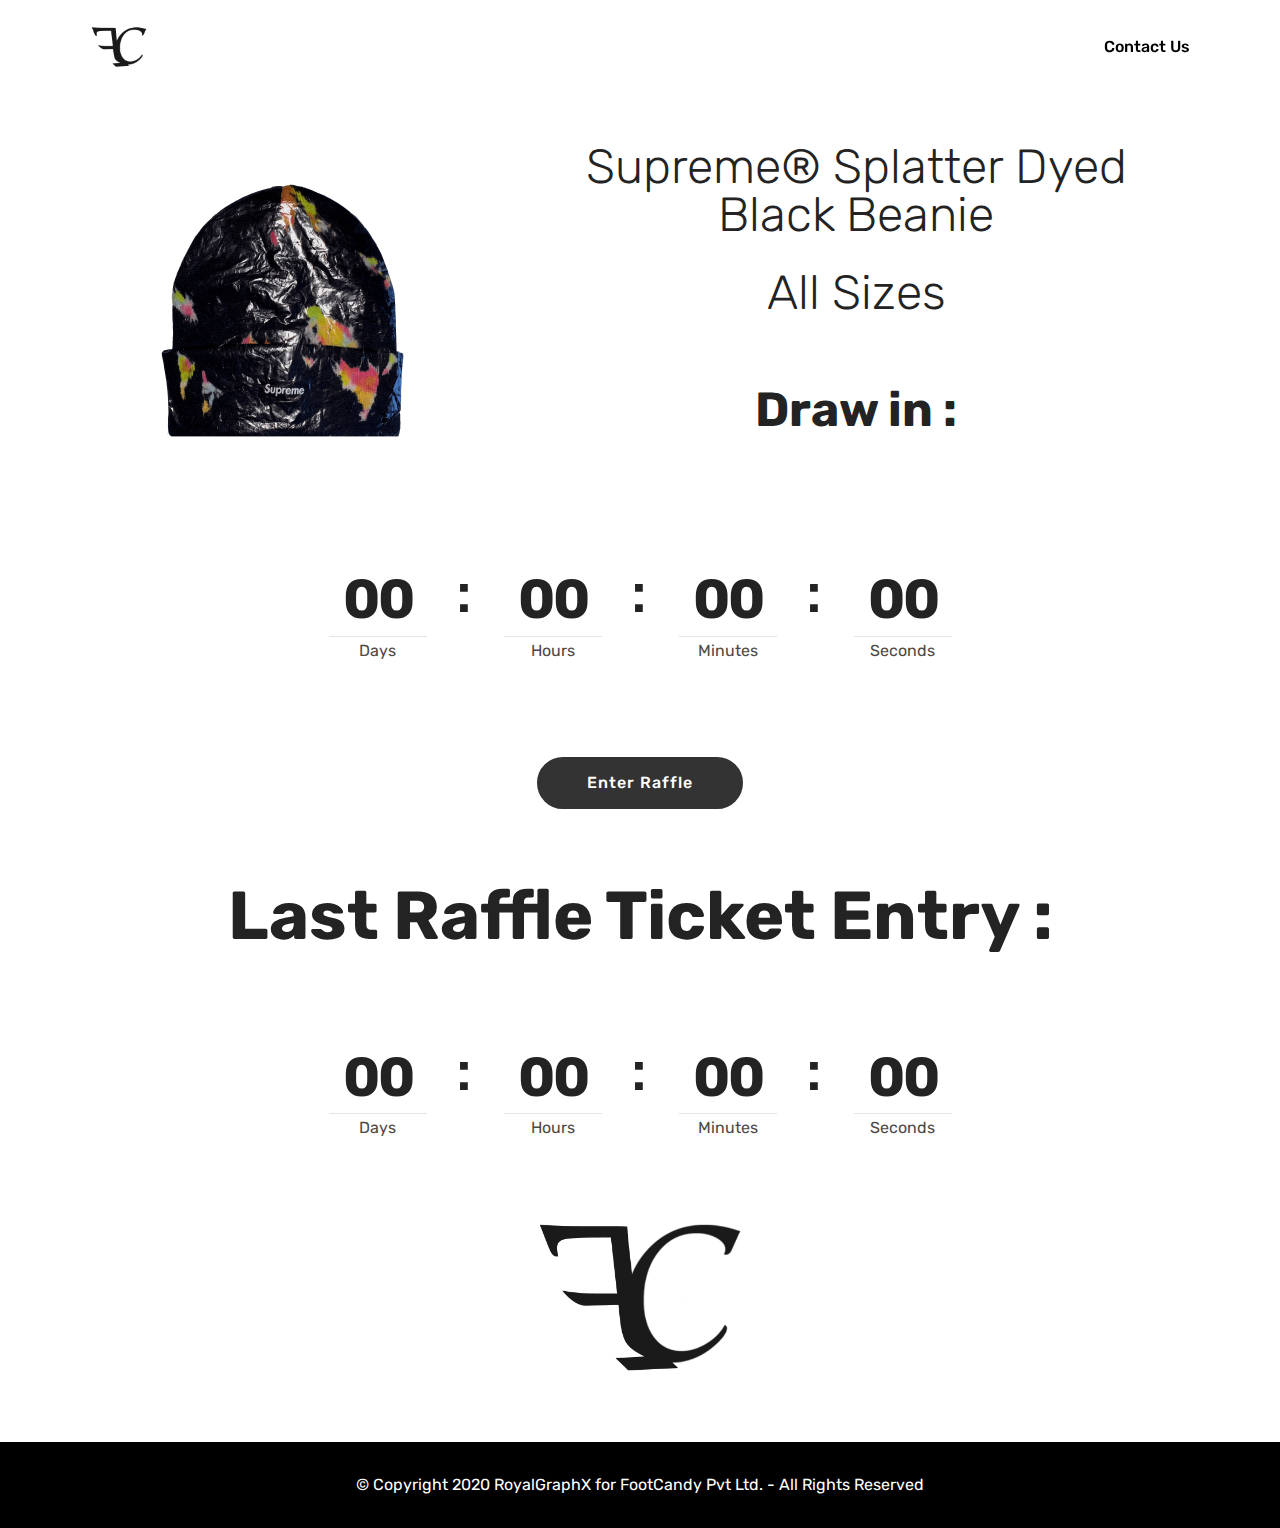
==== commit eabb123c: "Scripted Run / No Further Details" ====
--- a/index.html
+++ b/index.html
@@ -70,7 +70,7 @@
     </nav>
 </section>
 
-<section class="engine"><a href="https://mobirise.info/w">free html5 templates</a></section><section class="services2 cid-rHhF0WCrLw" id="services2-6">
+<section class="engine"><a href="https://mobirise.info">Mobirise</a></section><section class="services2 cid-rHhF0WCrLw" id="services2-6">
     <!---->
     
     <!---->
@@ -84,7 +84,7 @@
                     <img src="assets/images/beanie-736x736.png" alt="Supreme // Beanie" title="">
                 </div>
                 <div class="align-left aside-content">
-                    <h2 class="mbr-title pt-2 mbr-fonts-style display-2">Supreme® Splatter Dyed Beanie Black</h2>
+                    <h2 class="mbr-title pt-2 mbr-fonts-style display-2">Supreme® Splatter Dyed Black Beanie</h2>
                     <div class="mbr-section-text">
                         <p class="mbr-text text1 pt-2 mbr-light mbr-fonts-style display-2">All Sizes</p>
                         <p class="mbr-text text2 pt-4 mbr-light mbr-fonts-style display-2"><strong>Draw in :</strong></p>
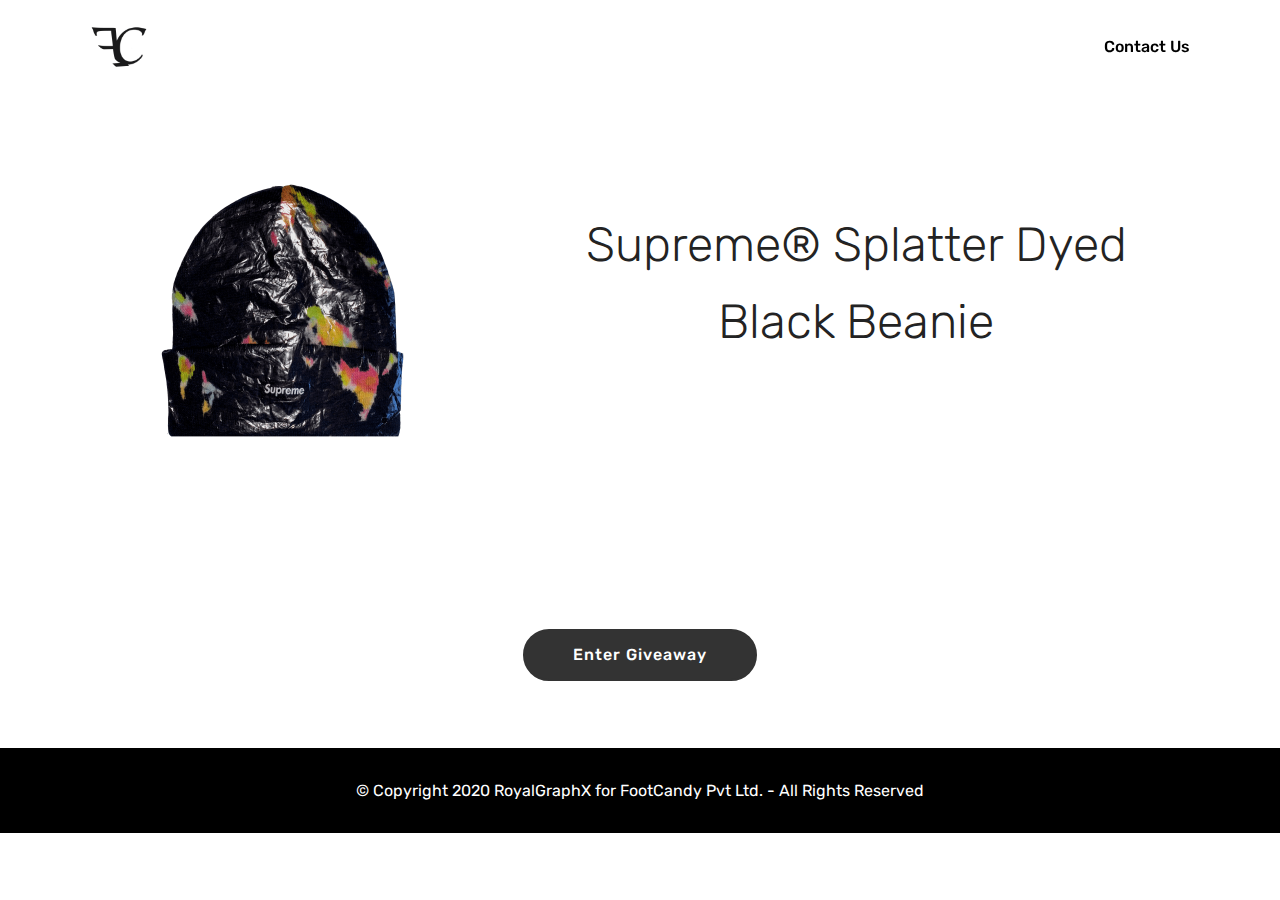
==== commit 4616cc69: "Scripted Run / No Further Details" ====
--- a/index.html
+++ b/index.html
@@ -54,7 +54,7 @@
             <div class="navbar-brand">
                 <span class="navbar-logo">
                     
-                        <a href="index1.html"><img src="assets/images/og-logo-122x122.png" alt="FootCandy Pvt Ltd." title="" style="height: 4.9rem;"></a>
+                        <a href="index.html"><img src="assets/images/og-logo-122x122.png" alt="FootCandy Pvt Ltd." title="" style="height: 4.9rem;"></a>
                     
                 </span>
                 
@@ -70,7 +70,7 @@
     </nav>
 </section>
 
-<section class="engine"><a href="https://mobirise.info">Mobirise</a></section><section class="services2 cid-rHhF0WCrLw" id="services2-6">
+<section class="engine"><a href="https://mobirise.info/j">website templates</a></section><section class="services2 cid-rHhF0WCrLw" id="services2-6">
     <!---->
     
     <!---->
@@ -84,34 +84,15 @@
                     <img src="assets/images/beanie-736x736.png" alt="Supreme // Beanie" title="">
                 </div>
                 <div class="align-left aside-content">
-                    <h2 class="mbr-title pt-2 mbr-fonts-style display-2">Supreme® Splatter Dyed Black Beanie</h2>
+                    <h2 class="mbr-title pt-2 mbr-fonts-style display-2">&nbsp;</h2>
                     <div class="mbr-section-text">
-                        <p class="mbr-text text1 pt-2 mbr-light mbr-fonts-style display-2">All Sizes</p>
-                        <p class="mbr-text text2 pt-4 mbr-light mbr-fonts-style display-2"><strong>Draw in :</strong></p>
+                        <p class="mbr-text text1 pt-2 mbr-light mbr-fonts-style display-2">Supreme® Splatter Dyed Black Beanie</p>
+                        <p class="mbr-text text2 pt-4 mbr-light mbr-fonts-style display-2">&nbsp;</p>
                     </div>
                     <!--Btn-->
                     
                 </div>
             </div>
-        </div>
-    </div>
-</section>
-
-<section class="countdown1 cid-rHhGSYtbkj" id="countdown1-7">
-    
-    
-    
-    <div class="container ">
-        
-        
-        
-    </div>
-    <div class="container countdown-cont align-center">
-        <div class="daysCountdown" title="Days"></div>
-        <div class="hoursCountdown" title="Hours"></div> 
-        <div class="minutesCountdown" title="Minutes"></div> 
-        <div class="secondsCountdown" title="Seconds"></div>
-        <div class="countdown pt-5 mt-2" data-due-date="5/4/2020"> 
         </div>
     </div>
 </section>
@@ -123,60 +104,10 @@
     <div class="container">
         <div class="media-container-row title">
             <div class="col-12 col-md-8">
-                <div class="mbr-section-btn align-center"><a class="btn btn-black display-4" href="raffle.html">Enter Raffle</a></div>
+                <div class="mbr-section-btn align-center"><a class="btn btn-black display-4" href="raffle.html">Enter Giveaway</a></div>
             </div>
         </div>
     </div>
-</section>
-
-<section class="header1 cid-rHnnWiQ5q1" id="header16-w">
-
-    
-
-    
-
-    <div class="container">
-        <div class="row justify-content-md-center">
-            <div class="col-md-10 align-center">
-                <h1 class="mbr-section-title mbr-bold pb-3 mbr-fonts-style display-1">Last Raffle Ticket Entry :</h1>
-                
-                
-                
-            </div>
-        </div>
-    </div>
-
-</section>
-
-<section class="countdown1 cid-rHnnSBKwZF" id="countdown1-v">
-    
-    
-    
-    <div class="container ">
-        
-        
-        
-    </div>
-    <div class="container countdown-cont align-center">
-        <div class="daysCountdown" title="Days"></div>
-        <div class="hoursCountdown" title="Hours"></div> 
-        <div class="minutesCountdown" title="Minutes"></div> 
-        <div class="secondsCountdown" title="Seconds"></div>
-        <div class="countdown pt-5 mt-2" data-due-date="5/3/2020"> 
-        </div>
-    </div>
-</section>
-
-<section class="cid-rHnooh9PyH" id="image1-y">
-
-    
-
-    <figure class="mbr-figure container">
-        <div class="image-block" style="width: 26%;">
-            <img src="assets/images/og-logo-1000x1000.png" width="1400" alt="Mobirise" title="">
-            
-        </div>
-    </figure>
 </section>
 
 <section once="footers" class="cid-rHmTad0ss0" id="footer6-t">
@@ -205,7 +136,6 @@
   <script src="assets/dropdown/js/nav-dropdown.js"></script>
   <script src="assets/dropdown/js/navbar-dropdown.js"></script>
   <script src="assets/touchswipe/jquery.touch-swipe.min.js"></script>
-  <script src="assets/countdown/jquery.countdown.min.js"></script>
   <script src="assets/theme/js/script.js"></script>
   
   
--- a/assets/mobirise/css/mbr-additional.css
+++ b/assets/mobirise/css/mbr-additional.css
@@ -3308,217 +3308,10 @@
 .cid-rHhF0WCrLw .mbr-section-btn {
   text-align: center;
 }
-.cid-rHhGSYtbkj {
-  padding-top: 0px;
-  padding-bottom: 45px;
-  background-color: #ffffff;
-}
-.cid-rHhGSYtbkj .mbr-section-subtitle {
-  color: #767676;
-  font-weight: 300;
-}
-.cid-rHhGSYtbkj .number-wrap {
-  color: #4f4943;
-  border-color: rgba(255, 255, 255, 0.15);
-  position: relative;
-  display: inline-block;
-  text-align: center;
-  padding: 5px 10px 13px 10px;
-  margin: 0;
-  min-width: 118px;
-  border-radius: 2px;
-  max-width: 100%;
-}
-.cid-rHhGSYtbkj .number {
-  font-style: normal;
-  font-weight: 700;
-  font-size: 55px;
-  text-transform: none;
-  letter-spacing: -2px;
-  word-spacing: 0;
-  line-height: 1.3;
-  color: #232323;
-}
-.cid-rHhGSYtbkj .period {
-  display: block;
-  padding-top: 2px;
-  border-top: 1px solid rgba(0, 0, 0, 0.1);
-}
-.cid-rHhGSYtbkj .dot {
-  position: absolute;
-  top: -10px;
-  right: -1em;
-  width: 1em;
-  display: block;
-  height: 83%;
-  overflow: hidden;
-  font-style: normal;
-  font-weight: 700;
-  font-size: 55px;
-  line-height: 89.65px;
-  text-transform: none;
-  letter-spacing: 0;
-  word-spacing: 0;
-  color: #232323;
-}
-.cid-rHhGSYtbkj .countdown-cont {
-  max-width: 700px;
-  margin: 0 auto;
-}
-@media (max-width: 768px) {
-  .cid-rHhGSYtbkj .dot {
-    display: none;
-  }
-}
-@media (max-width: 543px) {
-  .cid-rHhGSYtbkj .number-wrap {
-    margin-bottom: 15px;
-  }
-}
-@media (max-width: 550px) {
-  .cid-rHhGSYtbkj .col-xs-3 {
-    padding-left: 0;
-    padding-right: 0;
-    max-width: 25%;
-    flex: 0 0 25%;
-  }
-  .cid-rHhGSYtbkj .number-wrap {
-    min-width: auto;
-  }
-}
-@media (max-width: 440px) {
-  .cid-rHhGSYtbkj .number,
-  .cid-rHhGSYtbkj .dot {
-    font-size: 40px;
-  }
-}
-@media (max-width: 380px) {
-  .cid-rHhGSYtbkj .period {
-    font-size: 0.8rem;
-  }
-}
 .cid-rHmenb3nLX {
-  padding-top: 30px;
+  padding-top: 120px;
   padding-bottom: 60px;
   background-color: #ffffff;
-}
-.cid-rHnnWiQ5q1 {
-  padding-top: 0px;
-  padding-bottom: 0px;
-  background-color: #ffffff;
-}
-.cid-rHnnWiQ5q1 P {
-  color: #767676;
-}
-.cid-rHnnSBKwZF {
-  padding-top: 0px;
-  padding-bottom: 0px;
-  background-color: #ffffff;
-}
-.cid-rHnnSBKwZF .mbr-section-subtitle {
-  color: #767676;
-  font-weight: 300;
-}
-.cid-rHnnSBKwZF .number-wrap {
-  color: #4f4943;
-  border-color: rgba(255, 255, 255, 0.15);
-  position: relative;
-  display: inline-block;
-  text-align: center;
-  padding: 5px 10px 13px 10px;
-  margin: 0;
-  min-width: 118px;
-  border-radius: 2px;
-  max-width: 100%;
-}
-.cid-rHnnSBKwZF .number {
-  font-style: normal;
-  font-weight: 700;
-  font-size: 55px;
-  text-transform: none;
-  letter-spacing: -2px;
-  word-spacing: 0;
-  line-height: 1.3;
-  color: #232323;
-}
-.cid-rHnnSBKwZF .period {
-  display: block;
-  padding-top: 2px;
-  border-top: 1px solid rgba(0, 0, 0, 0.1);
-}
-.cid-rHnnSBKwZF .dot {
-  position: absolute;
-  top: -10px;
-  right: -1em;
-  width: 1em;
-  display: block;
-  height: 83%;
-  overflow: hidden;
-  font-style: normal;
-  font-weight: 700;
-  font-size: 55px;
-  line-height: 89.65px;
-  text-transform: none;
-  letter-spacing: 0;
-  word-spacing: 0;
-  color: #232323;
-}
-.cid-rHnnSBKwZF .countdown-cont {
-  max-width: 700px;
-  margin: 0 auto;
-}
-@media (max-width: 768px) {
-  .cid-rHnnSBKwZF .dot {
-    display: none;
-  }
-}
-@media (max-width: 543px) {
-  .cid-rHnnSBKwZF .number-wrap {
-    margin-bottom: 15px;
-  }
-}
-@media (max-width: 550px) {
-  .cid-rHnnSBKwZF .col-xs-3 {
-    padding-left: 0;
-    padding-right: 0;
-    max-width: 25%;
-    flex: 0 0 25%;
-  }
-  .cid-rHnnSBKwZF .number-wrap {
-    min-width: auto;
-  }
-}
-@media (max-width: 440px) {
-  .cid-rHnnSBKwZF .number,
-  .cid-rHnnSBKwZF .dot {
-    font-size: 40px;
-  }
-}
-@media (max-width: 380px) {
-  .cid-rHnnSBKwZF .period {
-    font-size: 0.8rem;
-  }
-}
-.cid-rHnooh9PyH {
-  background: #ffffff;
-  padding-top: 0px;
-  padding-bottom: 0px;
-}
-.cid-rHnooh9PyH .image-block {
-  margin: auto;
-}
-.cid-rHnooh9PyH figcaption {
-  position: relative;
-}
-.cid-rHnooh9PyH figcaption div {
-  position: absolute;
-  bottom: 0;
-  width: 100%;
-}
-@media (max-width: 768px) {
-  .cid-rHnooh9PyH .image-block {
-    width: 100% !important;
-  }
 }
 .cid-rHmTad0ss0 {
   padding-top: 30px;
